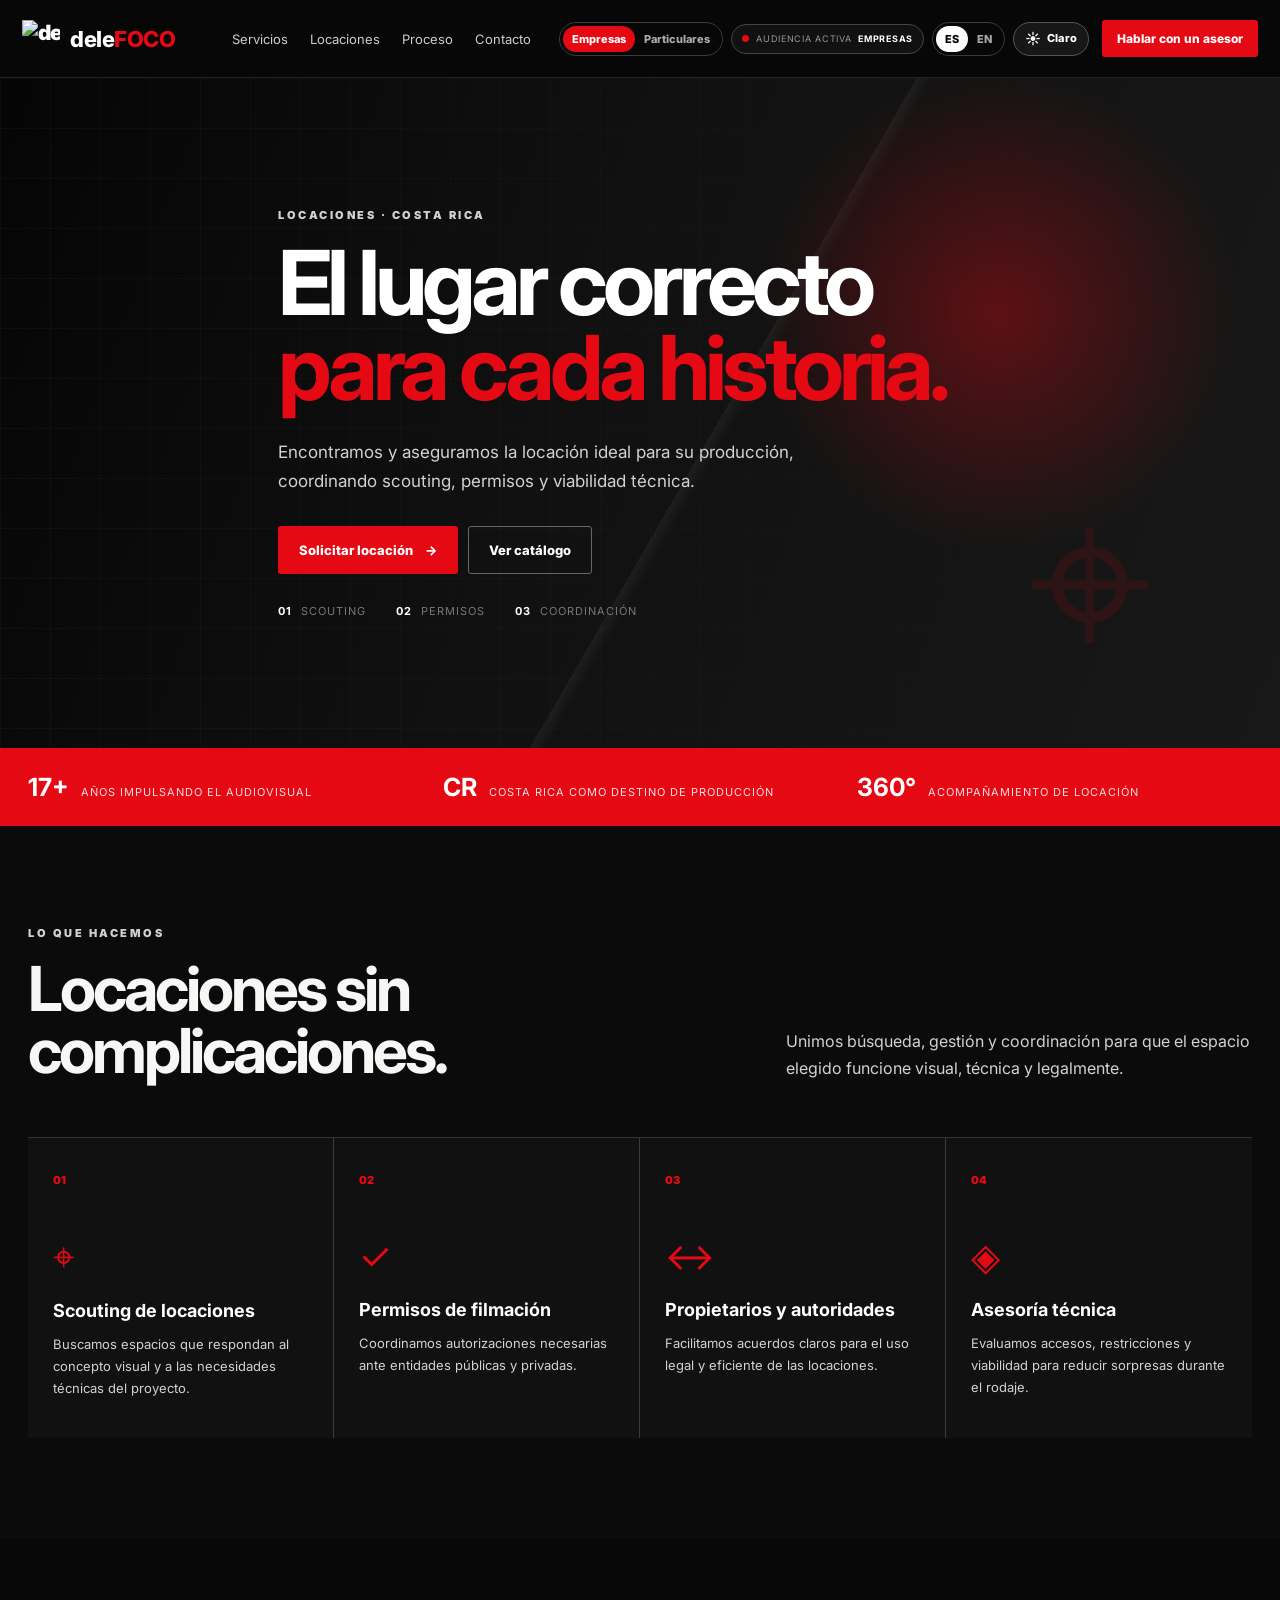
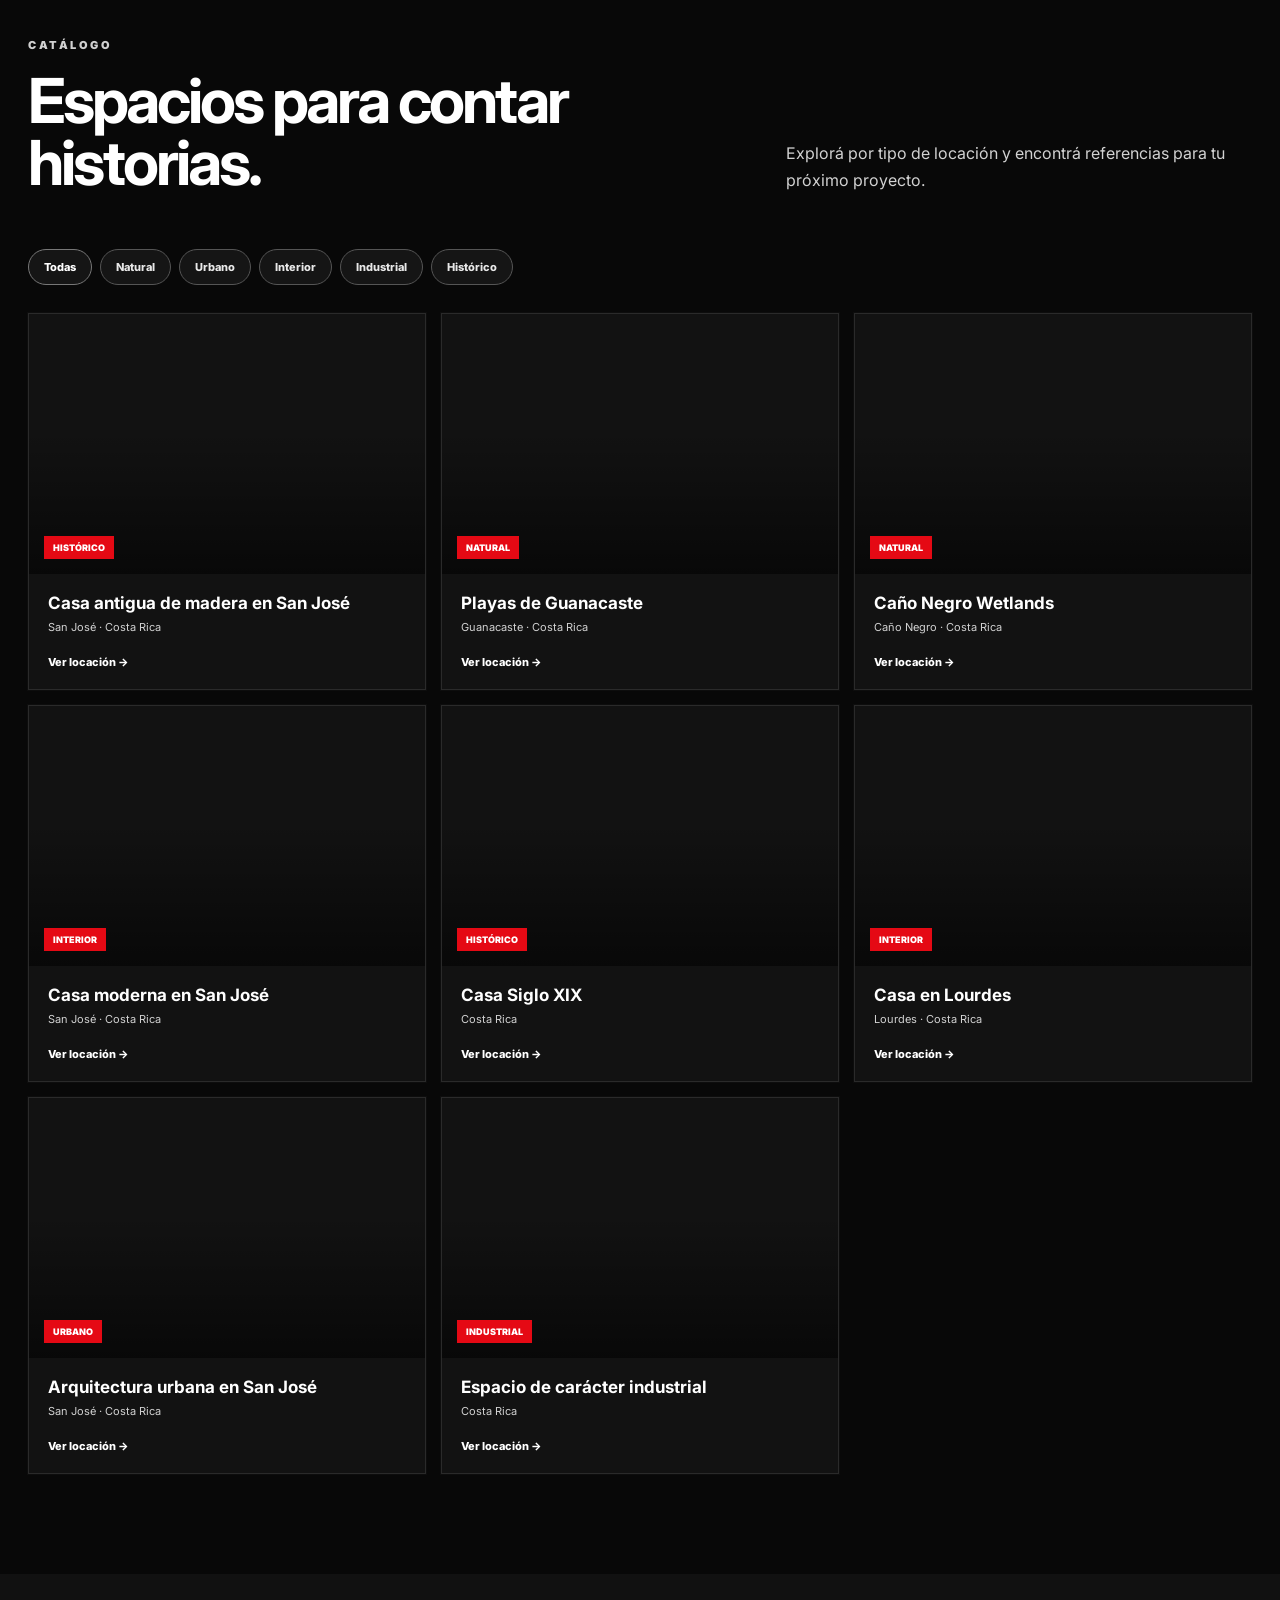
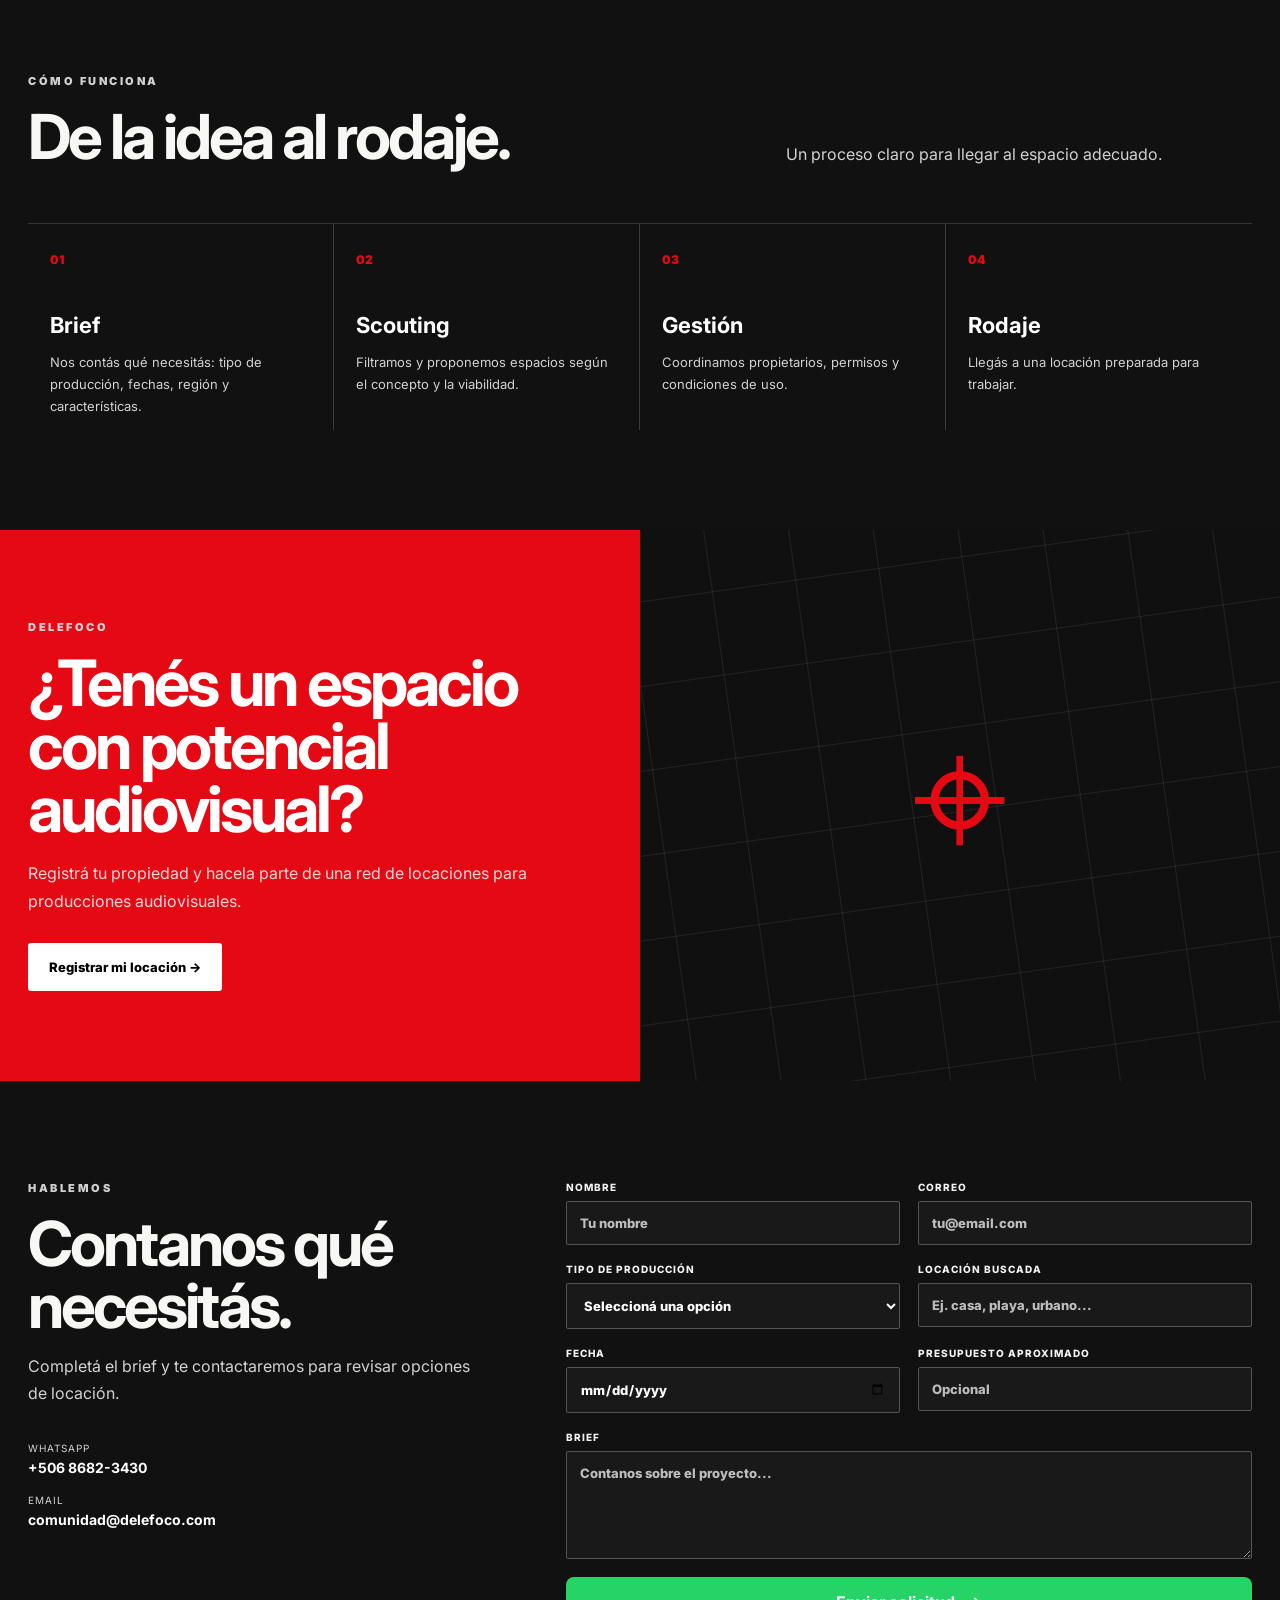
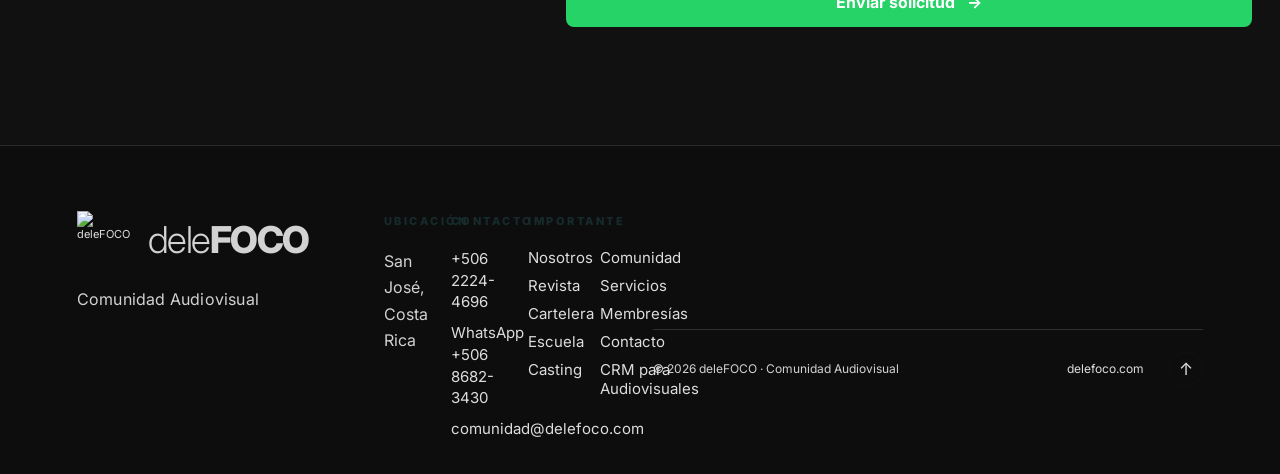
==== index.html @ 6d2ab3c9 "Add files via upload" ====
<!DOCTYPE html>
<html lang="es">
<head>
  <meta charset="UTF-8" />
  <meta name="viewport" content="width=device-width, initial-scale=1.0" />
  <meta name="description" content="Locaciones audiovisuales para empresas: scouting, permisos, coordinación y espacios para producciones." />
  <title>Locaciones para Empresas | deleFOCO</title>
  <link rel="preconnect" href="https://fonts.googleapis.com">
  <link rel="preconnect" href="https://fonts.gstatic.com" crossorigin>
  <link href="https://fonts.googleapis.com/css2?family=Inter:wght@400;500;600;700;800;900&display=swap" rel="stylesheet">
  <link rel="stylesheet" href="styles.css" />
</head>
<body class="mode-b2b theme-dark" data-audience="b2b">
  <header class="topbar">
    <a class="brand" href="#inicio" aria-label="deleFOCO">
  <img src="https://delefoco.com/uploads/web/icono.png" alt="deleFOCO" class="brand-logo">
  <span>dele<span>FOCO</span></span>
</a>

    <nav class="nav">
      <a href="#servicios" data-i18n="navServices">Servicios</a>
      <a href="#catalogo" data-i18n="navCatalog">Locaciones</a>
      <a href="#proceso" data-i18n="navProcess">Proceso</a>
      <a href="#contacto" data-i18n="navContact">Contacto</a>
    </nav>

    <div class="controls">
      <div class="segmented" role="group" aria-label="Audiencia">
        <button type="button" class="mode-btn active" data-mode="b2b">Empresas</button>
        <button type="button" class="mode-btn" data-mode="b2c">Particulares</button>
      </div>
      <div class="mode-status" id="modeStatus" aria-live="polite">
        <span class="mode-status-dot" aria-hidden="true"></span>
        <span class="mode-status-label" data-i18n="audienceActive">Audiencia activa</span>
        <strong id="modeStatusValue">Empresas</strong>
      </div>
      <div class="segmented" role="group" aria-label="Idioma">
        <button type="button" class="lang-btn active" data-lang="es">ES</button>
        <button type="button" class="lang-btn" data-lang="en">EN</button>
      </div>
      <button class="color-toggle" id="colorToggle" type="button" aria-label="Cambiar a modo oscuro" title="Cambiar a modo oscuro" aria-pressed="false"><span class="color-toggle-icon" aria-hidden="true">☾</span><span class="color-toggle-text" data-i18n="themeDark">Oscuro</span></button>
      <a class="header-cta" href="#contacto" data-i18n="headerCta">Hablar con un asesor</a>
    </div>
  </header>

  <div class="mode-transition" id="modeTransition" aria-hidden="true">
    <div class="mode-transition-card">
      <span class="mode-transition-kicker" data-i18n="audienceLabel">AUDIENCIA</span>
      <div class="mode-transition-route">
        <span id="transitionFrom">Empresas</span>
        <span class="mode-transition-arrow" aria-hidden="true">→</span>
        <strong id="transitionTo">Particulares</strong>
      </div>
      <div class="mode-transition-line"><span></span></div>
      <p id="transitionText">Actualizando contenido para particulares…</p>
    </div>
  </div>

  <main id="inicio">
    <section class="hero">
      <div class="hero-overlay"></div>
      <div class="hero-grid"></div>
      <div class="hero-content">
        <p class="eyebrow" data-i18n="heroEyebrow">LOCACIONES · COSTA RICA</p>
        <h1 id="heroTitle">El lugar correcto<br><span>para cada historia.</span></h1>
        <p id="heroText">Encontramos y aseguramos la locación ideal para su producción, coordinando scouting, permisos y viabilidad técnica.</p>
        <div class="hero-actions">
          <a class="btn btn-red" href="#contacto" id="heroPrimary">Solicitar locación <span>→</span></a>
          <a class="btn btn-outline" href="#catalogo" id="heroSecondary">Ver catálogo</a>
        </div>
        <div class="hero-meta">
          <span><b>01</b> <span data-i18n="heroMeta1">Scouting</span></span>
          <span><b>02</b> <span data-i18n="heroMeta2">Permisos</span></span>
          <span><b>03</b> <span data-i18n="heroMeta3">Coordinación</span></span>
        </div>
      </div>
      <div class="hero-pin" aria-hidden="true">⌖</div>
    </section>

    <section class="trust-strip">
      <div><strong>17+</strong><span data-i18n="trustYears">años impulsando el audiovisual</span></div>
      <div><strong>CR</strong><span data-i18n="trustCosta">Costa Rica como destino de producción</span></div>
      <div><strong>360°</strong><span data-i18n="trustSupport">acompañamiento de locación</span></div>
    </section>

    <section class="section" id="servicios">
      <div class="section-heading">
        <div>
          <p class="eyebrow dark" data-i18n="servicesEyebrow">LO QUE HACEMOS</p>
          <h2 id="servicesTitle">Locaciones sin complicaciones.</h2>
        </div>
        <p id="servicesIntro">Unimos búsqueda, gestión y coordinación para que el espacio elegido funcione visual, técnica y legalmente.</p>
      </div>

      <div class="service-grid">
        <article class="service-card">
          <span class="service-number">01</span>
          <div class="icon">⌖</div>
          <h3 id="service1Title">Scouting de locaciones</h3>
          <p id="service1Text">Buscamos espacios que respondan al concepto visual y a las necesidades técnicas del proyecto.</p>
        </article>
        <article class="service-card">
          <span class="service-number">02</span>
          <div class="icon">✓</div>
          <h3 id="service2Title">Permisos de filmación</h3>
          <p id="service2Text">Coordinamos autorizaciones necesarias ante entidades públicas y privadas.</p>
        </article>
        <article class="service-card">
          <span class="service-number">03</span>
          <div class="icon">↔</div>
          <h3 id="service3Title">Propietarios y autoridades</h3>
          <p id="service3Text">Facilitamos acuerdos claros para el uso legal y eficiente de las locaciones.</p>
        </article>
        <article class="service-card">
          <span class="service-number">04</span>
          <div class="icon">◈</div>
          <h3 id="service4Title">Asesoría técnica</h3>
          <p id="service4Text">Evaluamos accesos, restricciones y viabilidad para reducir sorpresas durante el rodaje.</p>
        </article>
      </div>
    </section>

    <section class="catalog-section" id="catalogo">
      <div class="section-heading light">
        <div>
          <p class="eyebrow" data-i18n="catalogEyebrow">CATÁLOGO</p>
          <h2 id="catalogTitle">Espacios para contar historias.</h2>
        </div>
        <p id="catalogIntro">Explorá por tipo de locación y encontrá referencias para tu próximo proyecto.</p>
      </div>

      <div class="filters">
        <button type="button" class="filter active" data-filter="all" data-i18n="filterAll">Todas</button>
        <button type="button" class="filter" data-filter="natural" data-i18n="filterNatural">Natural</button>
        <button type="button" class="filter" data-filter="urban" data-i18n="filterUrban">Urbano</button>
        <button type="button" class="filter" data-filter="interior" data-i18n="filterInterior">Interior</button>
        <button type="button" class="filter" data-filter="industrial" data-i18n="filterIndustrial">Industrial</button>
        <button type="button" class="filter" data-filter="historic" data-i18n="filterHistoric">Histórico</button>
      </div>

      <div class="location-grid" id="locationGrid">

  <article class="location-card" data-type="historic">
    <div class="location-image img-1">
      <span>Histórico</span>
    </div>
    <div class="location-body">
      <h3>Casa antigua de madera en San José</h3>
      <p>San José · Costa Rica</p>
      <button type="button" class="text-btn" data-location="Casa antigua de madera en San José">
        Ver locación →
      </button>
    </div>
  </article>

  <article class="location-card" data-type="natural">
    <div class="location-image img-2">
      <span>Natural</span>
    </div>
    <div class="location-body">
      <h3>Playas de Guanacaste</h3>
      <p>Guanacaste · Costa Rica</p>
      <button type="button" class="text-btn" data-location="Playas de Guanacaste">
        Ver locación →
      </button>
    </div>
  </article>

  <article class="location-card" data-type="natural">
    <div class="location-image img-3">
      <span>Natural</span>
    </div>
    <div class="location-body">
      <h3>Caño Negro Wetlands</h3>
      <p>Caño Negro · Costa Rica</p>
      <button type="button" class="text-btn" data-location="Caño Negro Wetlands">
        Ver locación →
      </button>
    </div>
  </article>

  <article class="location-card" data-type="interior">
    <div class="location-image img-4">
      <span>Interior</span>
    </div>
    <div class="location-body">
      <h3>Casa moderna en San José</h3>
      <p>San José · Costa Rica</p>
      <button type="button" class="text-btn" data-location="Casa moderna en San José">
        Ver locación →
      </button>
    </div>
  </article>

  <article class="location-card" data-type="historic">
    <div class="location-image img-5">
      <span>Histórico</span>
    </div>
    <div class="location-body">
      <h3>Casa Siglo XIX</h3>
      <p>Costa Rica</p>
      <button type="button" class="text-btn" data-location="Casa Siglo XIX">
        Ver locación →
      </button>
    </div>
  </article>

  <article class="location-card" data-type="interior">
    <div class="location-image img-6">
      <span>Interior</span>
    </div>
    <div class="location-body">
      <h3>Casa en Lourdes</h3>
      <p>Lourdes · Costa Rica</p>
      <button type="button" class="text-btn" data-location="Casa en Lourdes">
        Ver locación →
      </button>
    </div>
  </article>

  <article class="location-card" data-type="urban">
    <div class="location-image img-4">
      <span>Urbano</span>
    </div>
    <div class="location-body">
      <h3>Arquitectura urbana en San José</h3>
      <p>San José · Costa Rica</p>
      <button type="button" class="text-btn" data-location="Arquitectura urbana en San José">
        Ver locación →
      </button>
    </div>
  </article>

  <article class="location-card" data-type="industrial">
    <div class="location-image img-3">
      <span>Industrial</span>
    </div>
    <div class="location-body">
      <h3>Espacio de carácter industrial</h3>
      <p>Costa Rica</p>
      <button type="button" class="text-btn" data-location="Espacio de carácter industrial">
        Ver locación →
      </button>
    </div>
  </article>

</div>
    </section>

    <section class="process section" id="proceso">
      <div class="section-heading">
        <div>
          <p class="eyebrow dark" data-i18n="processEyebrow">CÓMO FUNCIONA</p>
          <h2 id="processTitle">De la idea al rodaje.</h2>
        </div>
        <p id="processIntro">Un proceso claro para llegar al espacio adecuado.</p>
      </div>
      <div class="timeline">
        <div class="step"><span>01</span><h3 id="step1Title">Brief</h3><p id="step1Text">Nos contás qué necesitás: tipo de producción, fechas, región y características.</p></div>
        <div class="step"><span>02</span><h3 id="step2Title">Scouting</h3><p id="step2Text">Filtramos y proponemos espacios según el concepto y la viabilidad.</p></div>
        <div class="step"><span>03</span><h3 id="step3Title">Gestión</h3><p id="step3Text">Coordinamos propietarios, permisos y condiciones de uso.</p></div>
        <div class="step"><span>04</span><h3 id="step4Title">Rodaje</h3><p id="step4Text">Llegás a una locación preparada para trabajar.</p></div>
      </div>
    </section>

    <section class="audience-section" id="audiencia">
      <div class="audience-copy">
        <p class="eyebrow" data-i18n="audienceEyebrow">DELEFOCO</p>
        <h2 id="audienceTitle">¿Tenés un espacio con potencial audiovisual?</h2>
        <p id="audienceText">Registrá tu propiedad y hacela parte de una red de locaciones para producciones audiovisuales.</p>
        <a class="btn btn-white" href="#contacto" id="audienceCta">Registrar mi locación →</a>
      </div>
      <div class="audience-visual"><div class="map-grid"></div><div class="big-pin">⌖</div></div>
    </section>

    <section class="contact-section" id="contacto">
      <div class="contact-intro">
        <p class="eyebrow dark" data-i18n="contactEyebrow">HABLEMOS</p>
        <h2 id="contactTitle">Contanos qué necesitás.</h2>
        <p id="contactText">Completá el brief y te contactaremos para revisar opciones de locación.</p>
        <div class="contact-info">
          <div><span>WhatsApp</span><strong>+506 8682-3430</strong></div>
          <div><span>Email</span><strong>comunidad@delefoco.com</strong></div>
        </div>
      </div>

      <form class="lead-form" id="leadForm">
        <label><span id="labelName">Nombre</span><input name="name" required placeholder="Tu nombre" data-i18n-placeholder="placeholderName" /></label>
        <label><span id="labelEmail">Correo</span><input type="email" name="email" required placeholder="tu@email.com" data-i18n-placeholder="placeholderEmail" /></label>
        <label><span id="labelProject">Tipo de producción</span>
          <select name="project" required>
            <option value="">Seleccioná una opción</option>
            <option>Publicidad</option><option>Cine / TV</option><option>Fotografía</option><option>Video corporativo</option><option>Otro</option>
          </select>
        </label>
        <label><span id="labelLocation">Locación buscada</span><input name="location" placeholder="Ej. casa, playa, urbano..." data-i18n-placeholder="placeholderLocation" /></label>
        <label><span id="labelDate">Fecha</span><input type="date" name="date" /></label>
        <label><span id="labelBudget">Presupuesto aproximado</span><input name="budget" placeholder="Opcional" data-i18n-placeholder="placeholderBudget" /></label>
        <label class="full"><span id="labelMessage">Brief</span><textarea name="message" rows="5" placeholder="Contanos sobre el proyecto..." data-i18n-placeholder="placeholderMessage"></textarea></label>
        <button class="btn btn-red full" type="button" id="whatsappSubmit">
    Enviar solicitud <span>→</span>
</button>
        <p class="form-status full" id="formStatus" role="status" aria-live="polite"></p>
      </form>
    </section>
  </main>

 <footer class="footer-profesional">

  <div class="footer-wrap">

    <!-- LOGO + DESCRIPCIÓN -->
    <div class="footer-brand-area">

      <a href="#inicio" class="footer-logo-link" aria-label="deleFOCO">
        <img
          src="https://delefoco.com/uploads/web/icono.png"
          alt="deleFOCO"
          class="footer-logo"
        >

        <span class="footer-logo-text">
          dele<span>FOCO</span>
        </span>
      </a>

      <p data-i18n="footerCommunity">Comunidad Audiovisual</p>

    </div>


    <!-- UBICACIÓN -->
    <div class="footer-column">

      <h4 data-i18n="footerLocation">UBICACIÓN</h4>

      <p>
        San José,<br>
        Costa Rica
      </p>

    </div>


    <!-- CONTACTO -->
    <div class="footer-column">

      <h4 data-i18n="footerContact">CONTACTO</h4>

      <a href="tel:+50622244696">
        +506 2224-4696
      </a>

      <a
        href="https://wa.me/50686823430"
        target="_blank"
        rel="noopener"
      >
        WhatsApp +506 8682-3430
      </a>

      <a href="mailto:comunidad@delefoco.com">
        comunidad@delefoco.com
      </a>

    </div>


    <!-- IMPORTANTE -->
    <div class="footer-column footer-important">

      <h4 data-i18n="footerImportant">IMPORTANTE</h4>

      <div class="footer-links">

        <a href="https://delefoco.com/" target="_blank" rel="noopener" data-i18n="footerUs">Nosotros</a>
        <a href="https://delefoco.com/" target="_blank" rel="noopener" data-i18n="footerMagazine">Revista</a>
        <a href="https://delefoco.com/" target="_blank" rel="noopener" data-i18n="footerBillboard">Cartelera</a>
        <a href="https://delefoco.com/" target="_blank" rel="noopener" data-i18n="footerSchool">Escuela</a>
        <a href="https://delefoco.com/" target="_blank" rel="noopener" data-i18n="footerCasting">Casting</a>

      </div>

    </div>


    <!-- MÁS -->
    <div class="footer-column footer-important">

      <h4>&nbsp;</h4>

      <div class="footer-links">

        <a href="https://delefoco.com/" target="_blank" rel="noopener" data-i18n="footerCommunityLink">Comunidad</a>
        <a href="#servicios" data-i18n="footerServices">Servicios</a>
        <a href="https://delefoco.com/" target="_blank" rel="noopener" data-i18n="footerMemberships">Membresías</a>
        <a href="#contacto">Contacto</a>
        <a href="https://delefoco.com/" target="_blank" rel="noopener" data-i18n="footerCRM">CRM para Audiovisuales</a>

      </div>

    </div>

  </div>


  <!-- BARRA FINAL -->

  <div class="footer-bottom">

    <span data-i18n="footerBottom">© 2026 deleFOCO · Comunidad Audiovisual</span>

    <div class="footer-bottom-links">
      <a href="https://delefoco.com/" target="_blank" rel="noopener">
        delefoco.com
      </a>

      <a href="#inicio" aria-label="Volver arriba">
        ↑
      </a>
    </div>

  </div>

</footer>

  <div class="modal" id="locationModal" aria-hidden="true">
    <div class="modal-box" role="dialog" aria-modal="true" aria-labelledby="modalTitle" aria-describedby="modalText">
      <button type="button" class="modal-close" id="modalClose" aria-label="Cerrar">×</button>
      <p class="eyebrow dark" data-i18n="modalEyebrow">LOCACIÓN</p>
      <h2 id="modalTitle">Locación</h2>
      <p id="modalText"></p>
      <a class="btn btn-red" href="#contacto" id="modalCta">Solicitar esta locación →</a>
    </div>
  </div>

  <script src="script.js"></script>
</body>
</html>
---- styles.css ----
:root{
  --black:#070707;--black2:#111;--white:#f7f7f5;--muted:#a5a5a5;--red:#e50914;--red2:#ff2b35;
  --line:#262626;--paper:#f1f1ed;--max:1240px;
}
body.mode-b2b,body.mode-b2c{--red:#e50914;--red2:#ff2b35}
body.theme-light{
  --black:#171717;--black2:#242424;--white:#111;--muted:#666;--line:#d7d7d2;--paper:#f5f5f1;
}
body.theme-dark{
  --black:#f7f7f5;--black2:#111;--white:#f7f7f5;--muted:#aaa;--line:#2b2b2b;--paper:#0b0b0b;
}
*{box-sizing:border-box}html{scroll-behavior:smooth}body{margin:0;font-family:Inter,Arial,sans-serif;color:var(--black);background:var(--paper)}
a{text-decoration:none;color:inherit}button,input,select,textarea{font:inherit}
.topbar{height:78px;background:#070707;color:#fff;display:flex;align-items:center;gap:28px;padding:0 max(22px,calc((100vw - var(--max))/2));position:sticky;top:0;z-index:50;border-bottom:1px solid #222}
.brand{font-size:21px;font-weight:900;letter-spacing:-1px;white-space:nowrap}.brand span:last-child span,.footer-brand span:last-child{color:var(--red)}.brand-mark{color:var(--red);font-size:16px;margin-right:6px}
.nav{display:flex;gap:22px;margin-left:auto}.nav a{font-size:13px;color:#ccc}.nav a:hover{color:#fff}
.controls{display:flex;align-items:center;gap:8px}.segmented{display:flex;border:1px solid #3a3a3a;border-radius:999px;padding:3px}.segmented button{border:0;background:transparent;color:#aaa;padding:6px 9px;border-radius:999px;font-size:11px;font-weight:800;cursor:pointer}.segmented button.active{background:#fff;color:#000}.controls .segmented:first-child button.active{background:var(--red);color:#fff}
.header-cta{background:var(--red);padding:11px 15px;font-size:12px;font-weight:800;border-radius:3px;margin-left:5px}
.color-toggle{height:34px;border:1px solid #555;border-radius:999px;background:#fff;color:#111;font-size:11px;font-weight:800;line-height:1;cursor:pointer;padding:0 11px;display:inline-flex;align-items:center;justify-content:center;gap:6px;transition:.2s}.color-toggle:hover{transform:translateY(-1px);border-color:var(--red);box-shadow:0 3px 10px rgba(0,0,0,.12)}.color-toggle-icon{font-size:15px;line-height:1}.color-toggle-text{letter-spacing:.2px}
body.theme-dark .color-toggle{background:#171717;color:#fff;border-color:#555}
.hero{min-height:670px;position:relative;background:linear-gradient(110deg,#050505 0%,#111 46%,#181818 100%);color:#fff;overflow:hidden;display:flex;align-items:center}
.hero:after{content:"";position:absolute;inset:0;background:
 radial-gradient(circle at 78% 35%,rgba(229,9,20,.35),transparent 22%),
 linear-gradient(120deg,transparent 55%,rgba(255,255,255,.05) 55%,transparent 56%);pointer-events:none}
.hero-overlay{position:absolute;inset:0;background-image:linear-gradient(rgba(255,255,255,.03) 1px,transparent 1px),linear-gradient(90deg,rgba(255,255,255,.03) 1px,transparent 1px);background-size:50px 50px;mask-image:linear-gradient(to right,#000,transparent)}
.hero-content{position:relative;z-index:2;width:min(780px,var(--max));margin:0 auto;padding:90px 28px}.eyebrow{font-size:11px;font-weight:900;letter-spacing:2.5px;color:#ddd;margin:0 0 18px}.eyebrow.dark{color:#8b8b8b}
h1{font-size:clamp(48px,7vw,92px);line-height:.95;letter-spacing:-5px;margin:0 0 28px;max-width:900px}h1 span{color:var(--red)}.hero-content>p:not(.eyebrow){max-width:600px;color:#c6c6c6;font-size:17px;line-height:1.7}
.hero-actions{display:flex;gap:10px;margin:30px 0}.btn{display:inline-flex;align-items:center;justify-content:center;gap:12px;padding:15px 20px;border:1px solid transparent;border-radius:3px;font-weight:800;font-size:13px;cursor:pointer;transition:.2s}.btn-red{background:var(--red);color:#fff}.btn-red:hover{background:var(--red2);transform:translateY(-1px)}.btn-outline{border-color:#666;color:#fff}.btn-outline:hover{border-color:#fff}.btn-white{background:#fff;color:#000}
.hero-meta{display:flex;gap:30px;color:#777;font-size:11px;text-transform:uppercase;letter-spacing:1px}.hero-meta b{color:#fff;margin-right:5px}.hero-pin{position:absolute;right:10%;bottom:9%;font-size:220px;line-height:1;color:rgba(229,9,20,.12);z-index:1}
.trust-strip{background:var(--red);color:#fff;display:grid;grid-template-columns:repeat(3,1fr);padding:24px max(28px,calc((100vw - var(--max))/2));gap:20px}.trust-strip div{display:flex;align-items:baseline;gap:12px}.trust-strip strong{font-size:25px}.trust-strip span{font-size:11px;text-transform:uppercase;letter-spacing:1px;opacity:.85}
.section{padding:100px max(28px,calc((100vw - var(--max))/2))}.section-heading{display:grid;grid-template-columns:1.2fr .8fr;gap:60px;align-items:end;margin-bottom:55px}.section-heading h2,.contact-section h2{font-size:clamp(38px,5vw,62px);line-height:1;letter-spacing:-3px;margin:0}.section-heading>p{color:#666;line-height:1.7;margin:0;max-width:480px}
.service-grid{display:grid;grid-template-columns:repeat(4,1fr);border-top:1px solid #ccc}.service-card{padding:30px 25px 25px;border-right:1px solid #ccc;position:relative;min-height:300px}.service-card:last-child{border-right:0}.service-number{font-size:11px;font-weight:900;color:var(--red)}.icon{font-size:38px;margin:45px 0 20px;color:var(--red)}.service-card h3{font-size:18px;margin:0 0 12px}.service-card p{font-size:13px;line-height:1.7;color:#686868;margin:0}
.catalog-section{background:#080808;color:#fff;padding:100px max(28px,calc((100vw - var(--max))/2))}.section-heading.light>p{color:#8d8d8d}.filters{display:flex;gap:8px;flex-wrap:wrap;margin-bottom:28px}.filter{background:#151515;color:#aaa;border:1px solid #292929;padding:10px 15px;border-radius:999px;font-size:11px;font-weight:800;cursor:pointer}.filter.active,.filter:hover{background:var(--red);color:#fff;border-color:var(--red)}
.location-grid{
  display:grid;
  grid-template-columns:repeat(3,1fr);
  gap:15px
}

.location-card{
  background:#121212;
  border:1px solid #242424;
  overflow:hidden
}

.location-image{
  height:260px;
  background-size:cover;
  background-position:center;
  position:relative
}

.location-image:after{
  content:"";
  position:absolute;
  inset:0;
  background:linear-gradient(0deg,rgba(0,0,0,.55),transparent 55%)
}

.location-image span{
  position:absolute;
  z-index:1;
  left:15px;
  bottom:15px;
  background:var(--red);
  padding:6px 9px;
  font-size:9px;
  text-transform:uppercase;
  font-weight:900
}

/* NUEVAS IMÁGENES */
.img-1{
  background-image:url("https://delefoco.com/Uploads/Productos/13450_22757-med.jpeg")
}

.img-2{
  background-image:url("https://delefoco.com/Uploads/Productos/13451_22792-med.jpg")
}

.img-3{
  background-image:url("https://delefoco.com/Uploads/Productos/13453_22803-med.jpeg")
}

.img-4{
  background-image:url("https://delefoco.com/Uploads/Productos/13882_63300-med.jpeg")
}

.img-5{
  background-image:url("https://delefoco.com/Uploads/Productos/13461_22863-med.jpeg")
}

.img-6{
  background-image:url("https://delefoco.com/Uploads/Productos/13460_22857-med.jpeg")
}

.location-body{
  padding:19px
}

.location-body h3{
  font-size:17px;
  margin:0 0 7px
}

.location-body p{
  font-size:11px;
  color:#888;
  margin:0 0 16px
}

.text-btn{
  border:0;
  background:none;
  color:#fff;
  padding:0;
  font-size:11px;
  font-weight:800;
  cursor:pointer
}

.text-btn:hover{
  color:var(--red)
}
.process{background:#fff}.timeline{display:grid;grid-template-columns:repeat(4,1fr);border-top:1px solid #ccc}.step{padding:28px 22px 0;border-right:1px solid #ccc}.step:last-child{border-right:0}.step>span{display:block;color:var(--red);font-size:12px;font-weight:900;margin-bottom:45px}.step h3{font-size:22px;margin:0 0 10px}.step p{color:#666;font-size:13px;line-height:1.7}
.audience-section{background:var(--red);color:#fff;display:grid;grid-template-columns:1fr 1fr;min-height:470px}.audience-copy{padding:90px max(28px,calc((100vw - var(--max))/2)) 90px max(28px,calc((100vw - var(--max))/2));padding-right:40px}.audience-copy h2{font-size:clamp(38px,5vw,68px);line-height:.98;letter-spacing:-3px;margin:0 0 20px}.audience-copy>p:not(.eyebrow){color:#ffd8da;line-height:1.7;max-width:550px;margin-bottom:28px}.audience-visual{position:relative;overflow:hidden;background:#101010;min-height:470px}.map-grid{position:absolute;inset:0;background-image:linear-gradient(rgba(255,255,255,.08) 1px,transparent 1px),linear-gradient(90deg,rgba(255,255,255,.08) 1px,transparent 1px);background-size:70px 70px;transform:rotate(-8deg) scale(1.2)}.big-pin{position:absolute;left:50%;top:50%;transform:translate(-50%,-55%);font-size:170px;color:var(--red)}
.contact-section{padding:100px max(28px,calc((100vw - var(--max))/2));display:grid;grid-template-columns:.8fr 1.2fr;gap:80px;background:#fff}.contact-intro>p:not(.eyebrow){color:#666;line-height:1.7;max-width:450px}.contact-info{margin-top:35px;display:grid;gap:18px}.contact-info div{display:flex;flex-direction:column;gap:5px}.contact-info span{font-size:10px;text-transform:uppercase;letter-spacing:1px;color:#999}.contact-info strong{font-size:14px}
.lead-form{display:grid;grid-template-columns:1fr 1fr;gap:18px}.lead-form label{display:flex;flex-direction:column;gap:8px;font-size:10px;font-weight:800;text-transform:uppercase;letter-spacing:1px}.lead-form input,.lead-form select,.lead-form textarea{border:1px solid #ccc;background:#f8f8f6;padding:13px;border-radius:2px;outline:0;font-size:13px;text-transform:none;letter-spacing:0}.lead-form input:focus,.lead-form select:focus,.lead-form textarea:focus{border-color:#111}.full{grid-column:1/-1}.form-status{font-size:12px;color:var(--red);margin:0}
footer{background:#070707;color:#aaa;padding:35px max(28px,calc((100vw - var(--max))/2));display:flex;align-items:center;gap:25px;font-size:11px}.footer-brand{font-weight:900;font-size:18px;color:#fff}.footer-links{margin-left:auto;display:flex;gap:20px}.footer-links a:hover{color:#fff}
.modal{position:fixed;inset:0;background:rgba(0,0,0,.75);z-index:100;display:none;align-items:center;justify-content:center;padding:20px}.modal.open{display:flex}.modal-box{background:#fff;max-width:600px;width:100%;padding:45px;position:relative}.modal-box h2{font-size:44px;letter-spacing:-2px;margin:0 0 15px}.modal-box p:not(.eyebrow){color:#666;line-height:1.7}.modal-close{position:absolute;right:16px;top:12px;border:0;background:none;font-size:30px;cursor:pointer}

@media(max-width:1050px){.nav{display:none}.service-grid{grid-template-columns:1fr 1fr}.location-grid{grid-template-columns:1fr 1fr}.section-heading{grid-template-columns:1fr}.contact-section{grid-template-columns:1fr}.audience-section{grid-template-columns:1fr}.audience-copy{padding:80px 28px}.audience-visual{min-height:300px}.controls .header-cta{display:none}}
@media(max-width:700px){.topbar{height:auto;min-height:68px;padding:12px 15px;flex-wrap:wrap}.controls{margin-left:auto}.hero-content{padding:90px 20px}.hero{min-height:640px}h1{letter-spacing:-3px}.hero-meta{gap:14px;flex-wrap:wrap}.trust-strip{grid-template-columns:1fr}.service-grid,.location-grid,.timeline{grid-template-columns:1fr}.service-card,.step{border-right:0;border-bottom:1px solid #ccc}.location-image{height:220px}.lead-form{grid-template-columns:1fr}.full{grid-column:auto}.contact-section,.section,.catalog-section{padding-left:20px;padding-right:20px}.footer-links{margin-left:auto}.hero-pin{right:-8%;font-size:150px}}
.footer-profesional {
  width: 100%;
  background: #f3f3f0;
  color: #172b2d;
  padding: 65px 6% 25px;
  box-sizing: border-box;
}

.footer-wrap {
  width: 100%;
  max-width: 1400px;
  margin: 0 auto;

  display: grid;

  /*
    Todo queda acostado horizontalmente
  */
  grid-template-columns:
    2.1fr
    0.8fr
    1.2fr
    1fr
    1fr;

  gap: 45px;

  align-items: start;
}


/* =================================
   LOGO
================================= */

.footer-brand-area {
  padding-right: 30px;
}

.footer-logo-link {
  display: inline-flex;
  align-items: center;
  gap: 13px;

  color: #172b2d;
  text-decoration: none;
}

.footer-logo {
  width: 58px;
  height: 58px;
  object-fit: contain;
}

.footer-logo-text {
  font-size: 37px;
  font-weight: 300;
  letter-spacing: -1.5px;
  line-height: 1;
}

.footer-logo-text span {
  font-weight: 800;
}

.footer-brand-area > p {
  margin: 20px 0 0;

  color: #617173;

  font-size: 16px;
  letter-spacing: .2px;
}


/* =================================
   COLUMNAS
================================= */

.footer-column {
  min-width: 0;
}

.footer-column h4 {
  margin: 3px 0 20px;

  color: #172b2d;

  font-size: 11px;
  font-weight: 800;

  letter-spacing: 2.5px;
}

.footer-column p {
  margin: 0;

  color: #617173;

  font-size: 16px;
  line-height: 1.65;
}


/* =================================
   CONTACTO
================================= */

.footer-column > a {
  display: block;

  margin-bottom: 9px;

  color: #617173;

  font-size: 15px;
  line-height: 1.45;

  text-decoration: none;

  transition:
    color .2s ease,
    transform .2s ease;
}

.footer-column > a:hover {
  color: #e6383f;
  transform: translateX(3px);
}


/* =================================
   ENLACES
================================= */

.footer-links {
  display: flex;
  flex-direction: column;
  gap: 9px;
}

.footer-links a {
  position: relative;

  width: fit-content;

  color: #617173;

  font-size: 15px;

  text-decoration: none;

  transition:
    color .2s ease,
    padding-left .2s ease;
}

.footer-links a::before {
  content: "›";

  position: absolute;
  left: -14px;

  color: #e6383f;

  opacity: 0;

  transition: opacity .2s ease;
}

.footer-links a:hover {
  color: #172b2d;
  padding-left: 4px;
}

.footer-links a:hover::before {
  opacity: 1;
}


/* =================================
   LÍNEA INFERIOR
================================= */

.footer-bottom {
  width: 100%;
  max-width: 1400px;

  margin: 55px auto 0;
  padding-top: 22px;

  border-top: 1px solid rgba(23, 43, 45, .12);

  display: flex;
  align-items: center;
  justify-content: space-between;

  color: #7b8788;

  font-size: 12px;
}

.footer-bottom-links {
  display: flex;
  align-items: center;
  gap: 25px;
}

.footer-bottom a {
  color: #526466;
  text-decoration: none;

  transition: color .2s ease;
}

.footer-bottom a:hover {
  color: #e6383f;
}

.footer-bottom-links a:last-child {
  width: 34px;
  height: 34px;

  border: 1px solid rgba(23, 43, 45, .2);
  border-radius: 50%;

  display: flex;
  align-items: center;
  justify-content: center;

  font-size: 17px;
}


/* =================================
   TABLET
================================= */

@media (max-width: 1050px) {

  .footer-wrap {
    grid-template-columns: 1.5fr 1fr 1.3fr;

    row-gap: 45px;
  }

  .footer-brand-area {
    grid-column: span 3;
  }

}


/* =================================
   MÓVIL
================================= */

@media (max-width: 650px) {

  .footer-profesional {
    padding: 50px 25px 25px;
  }

  .footer-wrap {
    grid-template-columns: 1fr;
    gap: 32px;
  }

  .footer-brand-area {
    grid-column: auto;

    padding-bottom: 15px;
  }

  .footer-logo {
    width: 50px;
    height: 50px;
  }

  .footer-logo-text {
    font-size: 31px;
  }

  .footer-important h4 {
    margin-top: 0;
  }

  .footer-bottom {
    margin-top: 40px;

    flex-direction: column;
    align-items: flex-start;
    gap: 18px;
  }

}
.brand {
  display: inline-flex;
  align-items: center;
  gap: 10px;
  text-decoration: none;
  color: #fff;
}

.brand-logo {
  width: 38px;
  height: 38px;
  object-fit: contain;
  display: block;
}

.brand > span {
  font-size: 22px;
  font-weight: 800;
  letter-spacing: -0.5px;
}

.brand > span span {
  color: var(--red);
}

#whatsappSubmit {
    width: 100%;
    padding: 15px 20px;
    background-color: #25D366;
    color: white;
    border: none;
    border-radius: 8px;
    font-size: 16px;
    font-weight: bold;
    cursor: pointer;
    transition: all 0.25s ease;
}

#whatsappSubmit:hover {
    background-color: #1ebe5d;
    transform: translateY(-2px);
    box-shadow: 0 6px 15px rgba(37, 211, 102, 0.3);
}

#whatsappSubmit:active {
    transform: translateY(0);
}

/* Light / dark theme: the same palette applies to Empresas and Particulares. */
body.theme-light .topbar{background:#fff;color:#111;border-bottom-color:#ddd}
body.theme-light .nav a{color:#555}
body.theme-light .nav a:hover{color:#111}
body.theme-light .segmented{border-color:#ccc}
body.theme-light .segmented button{color:#777}
body.theme-light .segmented button.active{background:#111;color:#fff}
body.theme-light .controls .segmented:first-child button.active{background:var(--red);color:#fff}
body.theme-light .hero{background:linear-gradient(110deg,#f7f7f4 0%,#ecece8 55%,#e2e2dd 100%);color:#111}
body.theme-light .hero:after{background:radial-gradient(circle at 78% 35%,rgba(229,9,20,.12),transparent 22%),linear-gradient(120deg,transparent 55%,rgba(0,0,0,.04) 55%,transparent 56%)}
body.theme-light .hero-overlay{background-image:linear-gradient(rgba(0,0,0,.04) 1px,transparent 1px),linear-gradient(90deg,rgba(0,0,0,.04) 1px,transparent 1px)}
body.theme-light .eyebrow{color:#555}
body.theme-light .hero-content>p:not(.eyebrow){color:#555}
body.theme-light .hero-meta{color:#777}
body.theme-light .hero-meta b{color:#111}
body.theme-light .hero-pin{color:rgba(229,9,20,.10)}
body.theme-light .btn-outline{border-color:#999;color:#111}
body.theme-light .btn-outline:hover{border-color:#111}
body.theme-light .catalog-section{background:#f1f1ed;color:#111}
body.theme-light .section-heading.light>p{color:#666}
body.theme-light .filter{background:#fff;color:#666;border-color:#d0d0cb}
body.theme-light .location-card{background:#fff;border-color:#d7d7d2}
body.theme-light .location-body p{color:#666}
body.theme-light .process{background:#f5f5f1}
body.theme-light .contact-section{background:#fff;color:#111}
body.theme-light .contact-intro>p:not(.eyebrow){color:#666}
body.theme-light .lead-form input,body.theme-light .lead-form select,body.theme-light .lead-form textarea{background:#f7f7f4;border-color:#ccc;color:#111}
body.theme-light .audience-visual{background:#171717}
body.theme-light footer{background:#111;color:#aaa}
body.theme-light .modal-box{background:#fff;color:#111}
body.theme-light .modal-box p:not(.eyebrow){color:#666}

body.theme-dark{color:var(--black);background:var(--paper)}
body.theme-dark .topbar{background:#070707;color:#fff;border-bottom-color:#222}
body.theme-dark .nav a{color:#ccc}
body.theme-dark .nav a:hover{color:#fff}
body.theme-dark .segmented{border-color:#3a3a3a}
body.theme-dark .segmented button{color:#aaa}
body.theme-dark .segmented button.active{background:#fff;color:#000}
body.theme-dark .controls .segmented:first-child button.active{background:var(--red);color:#fff}
body.theme-dark .hero{background:linear-gradient(110deg,#050505 0%,#111 46%,#181818 100%);color:#fff}
body.theme-dark .catalog-section{background:#080808;color:#fff}
body.theme-dark .process{background:#111;color:#fff}
body.theme-dark .section-heading>p,body.theme-dark .section-heading.light>p{color:#aaa}
body.theme-dark .service-grid,body.theme-dark .timeline{border-color:#333}
body.theme-dark .service-card, body.theme-dark .step{border-color:#333}
body.theme-dark .service-card p,body.theme-dark .step p{color:#aaa}
body.theme-dark .location-card{background:#121212;border-color:#2a2a2a}
body.theme-dark .location-body p{color:#aaa}
body.theme-dark .contact-section{background:#111;color:#fff}
body.theme-dark .contact-intro>p:not(.eyebrow){color:#aaa}
body.theme-dark .lead-form input,body.theme-dark .lead-form select,body.theme-dark .lead-form textarea{background:#181818;border-color:#444;color:#fff}
body.theme-dark .audience-visual{background:#101010}
body.theme-dark footer{background:#070707;color:#aaa}
body.theme-dark .modal-box{background:#181818;color:#fff}
body.theme-dark .modal-box p:not(.eyebrow){color:#aaa}


/* =========================================================
   MEJORAS DE ACCESIBILIDAD + TRANSICIÓN DE AUDIENCIA
   ========================================================= */

/* Transición suave de superficies y tipografía en modo oscuro */
body,
.section,
.process,
.contact-section,
.service-card,
.step,
.location-card,
.location-body,
.footer-profesional,
.footer-logo-link,
.footer-links a,
.lead-form input,
.lead-form select,
.lead-form textarea,
.section-heading > p,
.service-card p,
.step p,
.contact-intro > p:not(.eyebrow),
.location-body p {
  transition:
    background-color .35s ease,
    color .35s ease,
    border-color .35s ease,
    box-shadow .35s ease;
}

/* El modo oscuro usa blancos con mayor contraste, no grises débiles */
body.theme-dark .section,
body.theme-dark .process,
body.theme-dark .contact-section {
  color:#f7f7f5;
}
body.theme-dark .section-heading > p,
body.theme-dark .contact-intro > p:not(.eyebrow) {
  color:#d0d0d0;
}
body.theme-dark .service-card p,
body.theme-dark .step p {
  color:#c8c8c8;
}
body.theme-dark .location-body p {
  color:#c4c4c4;
}
body.theme-dark .eyebrow.dark {
  color:#d2d2d2;
}
body.theme-dark .service-card,
body.theme-dark .step {
  background:#111;
  border-color:#3b3b3b;
}
body.theme-dark .service-card h3,
body.theme-dark .step h3,
body.theme-dark .location-body h3,
body.theme-dark .contact-info strong {
  color:#fff;
}
body.theme-dark .contact-info span {
  color:#bdbdbd;
}
body.theme-dark .lead-form label {
  color:#e5e5e5;
}
body.theme-dark .lead-form input,
body.theme-dark .lead-form select,
body.theme-dark .lead-form textarea {
  color:#fff;
  background:#191919;
  border-color:#555;
}
body.theme-dark .lead-form input::placeholder,
body.theme-dark .lead-form textarea::placeholder {
  color:#aaa;
}
body.theme-dark .lead-form input:focus,
body.theme-dark .lead-form select:focus,
body.theme-dark .lead-form textarea:focus {
  border-color:#fff;
  box-shadow:0 0 0 2px rgba(255,255,255,.12);
}
body.theme-dark .text-btn {
  color:#fff;
}
body.theme-dark .text-btn:hover {
  color:#ff4b53;
}
body.theme-dark .footer-profesional {
  background:#0d0d0d;
  color:#e8e8e8;
  border-top:1px solid #292929;
}
body.theme-dark .footer-logo-link,
body.theme-dark .footer-brand-area,
body.theme-dark .footer-profesional a {
  color:#f5f5f5;
}
body.theme-dark .footer-profesional p,
body.theme-dark .footer-profesional span,
body.theme-dark .footer-profesional li {
  color:#bdbdbd;
}
body.theme-dark .footer-profesional a:hover {
  color:#fff;
}
body.theme-dark .footer-bottom {
  border-color:#303030 !important;
}

/* Evidencia visible del estado de audiencia */
.mode-status {
  display:inline-flex;
  align-items:center;
  gap:7px;
  min-height:30px;
  padding:5px 10px;
  border:1px solid #454545;
  border-radius:999px;
  background:#111;
  color:#d0d0d0;
  font-size:9px;
  letter-spacing:.7px;
  text-transform:uppercase;
  white-space:nowrap;
  transition:all .25s ease;
}
.mode-status-label { opacity:.7; }
.mode-status strong { color:#fff; font-size:9px; }
.mode-status-dot {
  width:7px;height:7px;border-radius:50%;
  background:var(--red);
  box-shadow:0 0 0 0 rgba(229,9,20,.55);
}
.mode-status.is-changing .mode-status-dot {
  animation:statusPulse .75s ease-in-out infinite;
}
@keyframes statusPulse {
  50% { transform:scale(1.45); box-shadow:0 0 0 7px rgba(229,9,20,0); }
}

/* Overlay breve que deja evidencia del cambio Empresas ↔ Particulares */
.mode-transition {
  position:fixed;
  inset:0;
  z-index:200;
  display:grid;
  place-items:center;
  background:rgba(4,4,4,.62);
  backdrop-filter:blur(5px);
  opacity:0;
  pointer-events:none;
  transition:opacity .22s ease;
}
.mode-transition.is-visible {
  opacity:1;
}
.mode-transition-card {
  width:min(430px,calc(100vw - 40px));
  padding:28px 30px 25px;
  border:1px solid #3a3a3a;
  border-radius:12px;
  background:#111;
  color:#fff;
  box-shadow:0 20px 70px rgba(0,0,0,.45);
  transform:translateY(12px) scale(.97);
  transition:transform .32s cubic-bezier(.2,.8,.2,1);
}
.mode-transition.is-visible .mode-transition-card {
  transform:translateY(0) scale(1);
}
.mode-transition-kicker {
  display:block;
  margin-bottom:12px;
  color:#a8a8a8;
  font-size:9px;
  font-weight:900;
  letter-spacing:2px;
}
.mode-transition-route {
  display:flex;
  align-items:center;
  gap:12px;
  font-size:19px;
}
.mode-transition-route span { color:#aaa; }
.mode-transition-route strong { color:#fff; }
.mode-transition-arrow {
  color:var(--red) !important;
  font-size:24px;
  animation:arrowNudge .65s ease-in-out infinite alternate;
}
.mode-transition-line {
  height:3px;
  margin:19px 0 12px;
  overflow:hidden;
  border-radius:10px;
  background:#292929;
}
.mode-transition-line span {
  display:block;
  width:35%;
  height:100%;
  border-radius:10px;
  background:var(--red);
  transform:translateX(-110%);
}
.mode-transition.is-visible .mode-transition-line span {
  animation:transitionProgress .72s ease forwards;
}
.mode-transition-card p {
  margin:0;
  color:#aaa;
  font-size:11px;
}
@keyframes transitionProgress {
  to { transform:translateX(320%); }
}
@keyframes arrowNudge {
  to { transform:translateX(4px); }
}

/* El contenido demuestra el cambio con un pequeño crossfade */
.mode-content-transition {
  animation:modeContentIn .48s ease both;
}
@keyframes modeContentIn {
  from { opacity:.15; transform:translateY(8px); }
  to { opacity:1; transform:translateY(0); }
}

@media(max-width:1050px){
  .mode-status { display:none; }
}
@media(max-width:700px){
  .mode-transition-card { padding:23px 22px 21px; }
  .mode-transition-route { font-size:17px; }
}

/* Final accessibility pass: stronger dark-mode contrast */
body.theme-dark .eyebrow,
body.theme-dark .eyebrow.dark { color:#d0d0d0; }
body.theme-dark .hero-content>p:not(.eyebrow),
body.theme-dark .section-heading>p,
body.theme-dark .section-heading.light>p,
body.theme-dark .contact-intro>p:not(.eyebrow),
body.theme-dark .service-card p,
body.theme-dark .step p,
body.theme-dark .location-body p,
body.theme-dark .contact-info span,
body.theme-dark .footer-profesional p,
body.theme-dark .footer-profesional span,
body.theme-dark .footer-profesional li { color:#d2d2d2; }
body.theme-dark .lead-form label { color:#f2f2f2; }
body.theme-dark .lead-form input::placeholder,
body.theme-dark .lead-form textarea::placeholder { color:#bdbdbd; opacity:1; }
body.theme-dark .filter { color:#e8e8e8; border-color:#555; background:#151515; }
body.theme-dark .filter:hover,
body.theme-dark .filter.active { color:#fff; border-color:#777; }
body.theme-dark .location-card { box-shadow:0 0 0 1px rgba(255,255,255,.02); }
body.theme-dark .contact-info strong { color:#fff; }
body.theme-dark .text-btn { color:#fff; }
body.theme-dark .footer-profesional a { color:#ddd; }
body.theme-dark .form-status { color:#f0f0f0; }


/* Final QA: keyboard focus, reduced motion and small-screen stability */
:where(a,button,input,select,textarea):focus-visible{
  outline:3px solid var(--red);
  outline-offset:3px;
}
.modal-close:focus-visible{outline-color:#111;}
body.theme-dark .modal-close:focus-visible{outline-color:#fff;}

@media(max-width:700px){
  .topbar{gap:10px}
  .brand{font-size:19px}
  .controls{width:100%;justify-content:flex-end;flex-wrap:wrap}
  .controls .segmented button{padding:6px 8px}
  .color-toggle{padding:0 9px}
  .header-cta{display:none}
  .footer-wrap{grid-template-columns:1fr 1fr;gap:30px}
  .footer-brand-area{grid-column:1/-1;padding-right:0}
  .footer-bottom{flex-direction:column;align-items:flex-start;gap:14px}
  .footer-bottom-links{margin-left:0}
}
@media(max-width:430px){
  .controls{justify-content:flex-start}
  .mode-btn,.lang-btn{font-size:10px}
  .mode-status{display:none}
  .footer-wrap{grid-template-columns:1fr}
  .footer-brand-area{grid-column:auto}
  .footer-column{min-width:0}
}
@media(prefers-reduced-motion:reduce){
  html{scroll-behavior:auto}
  *,*::before,*::after{
    animation-duration:.01ms !important;
    animation-iteration-count:1 !important;
    transition-duration:.01ms !important;
  }
}
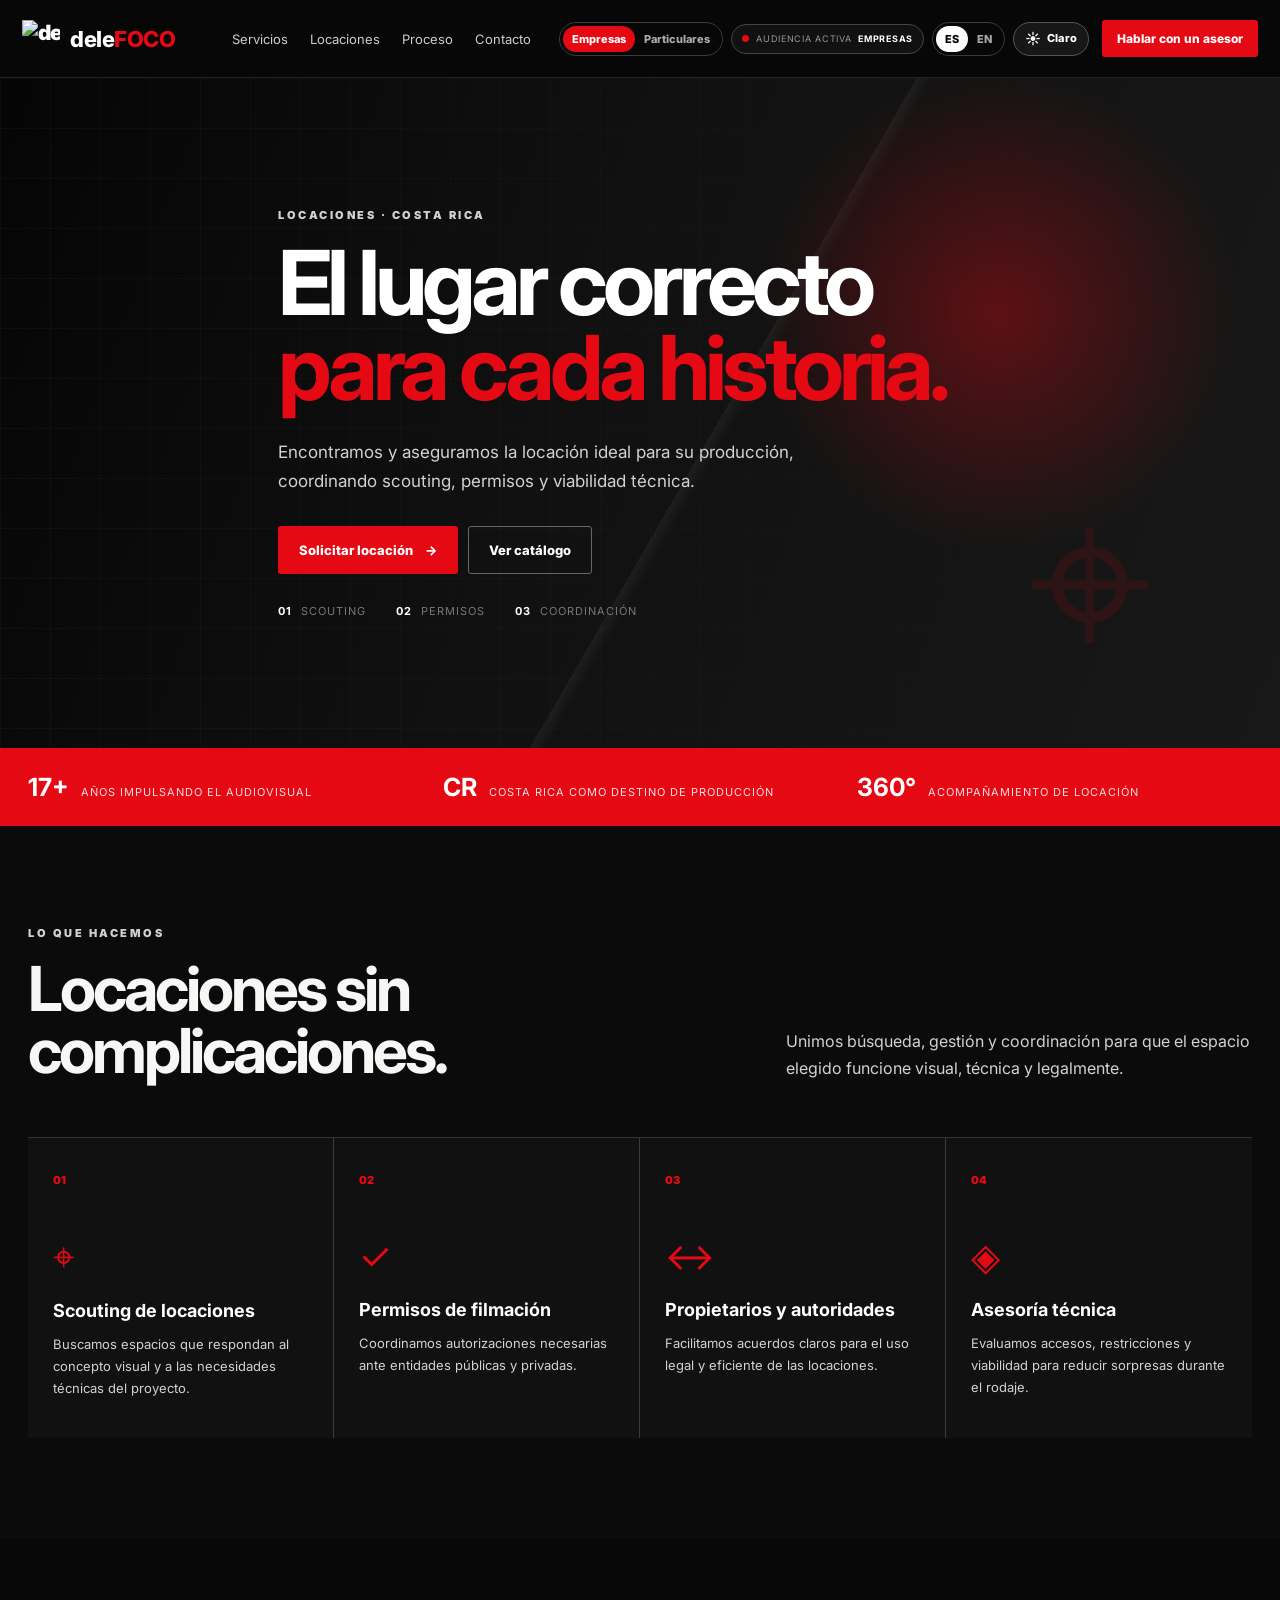
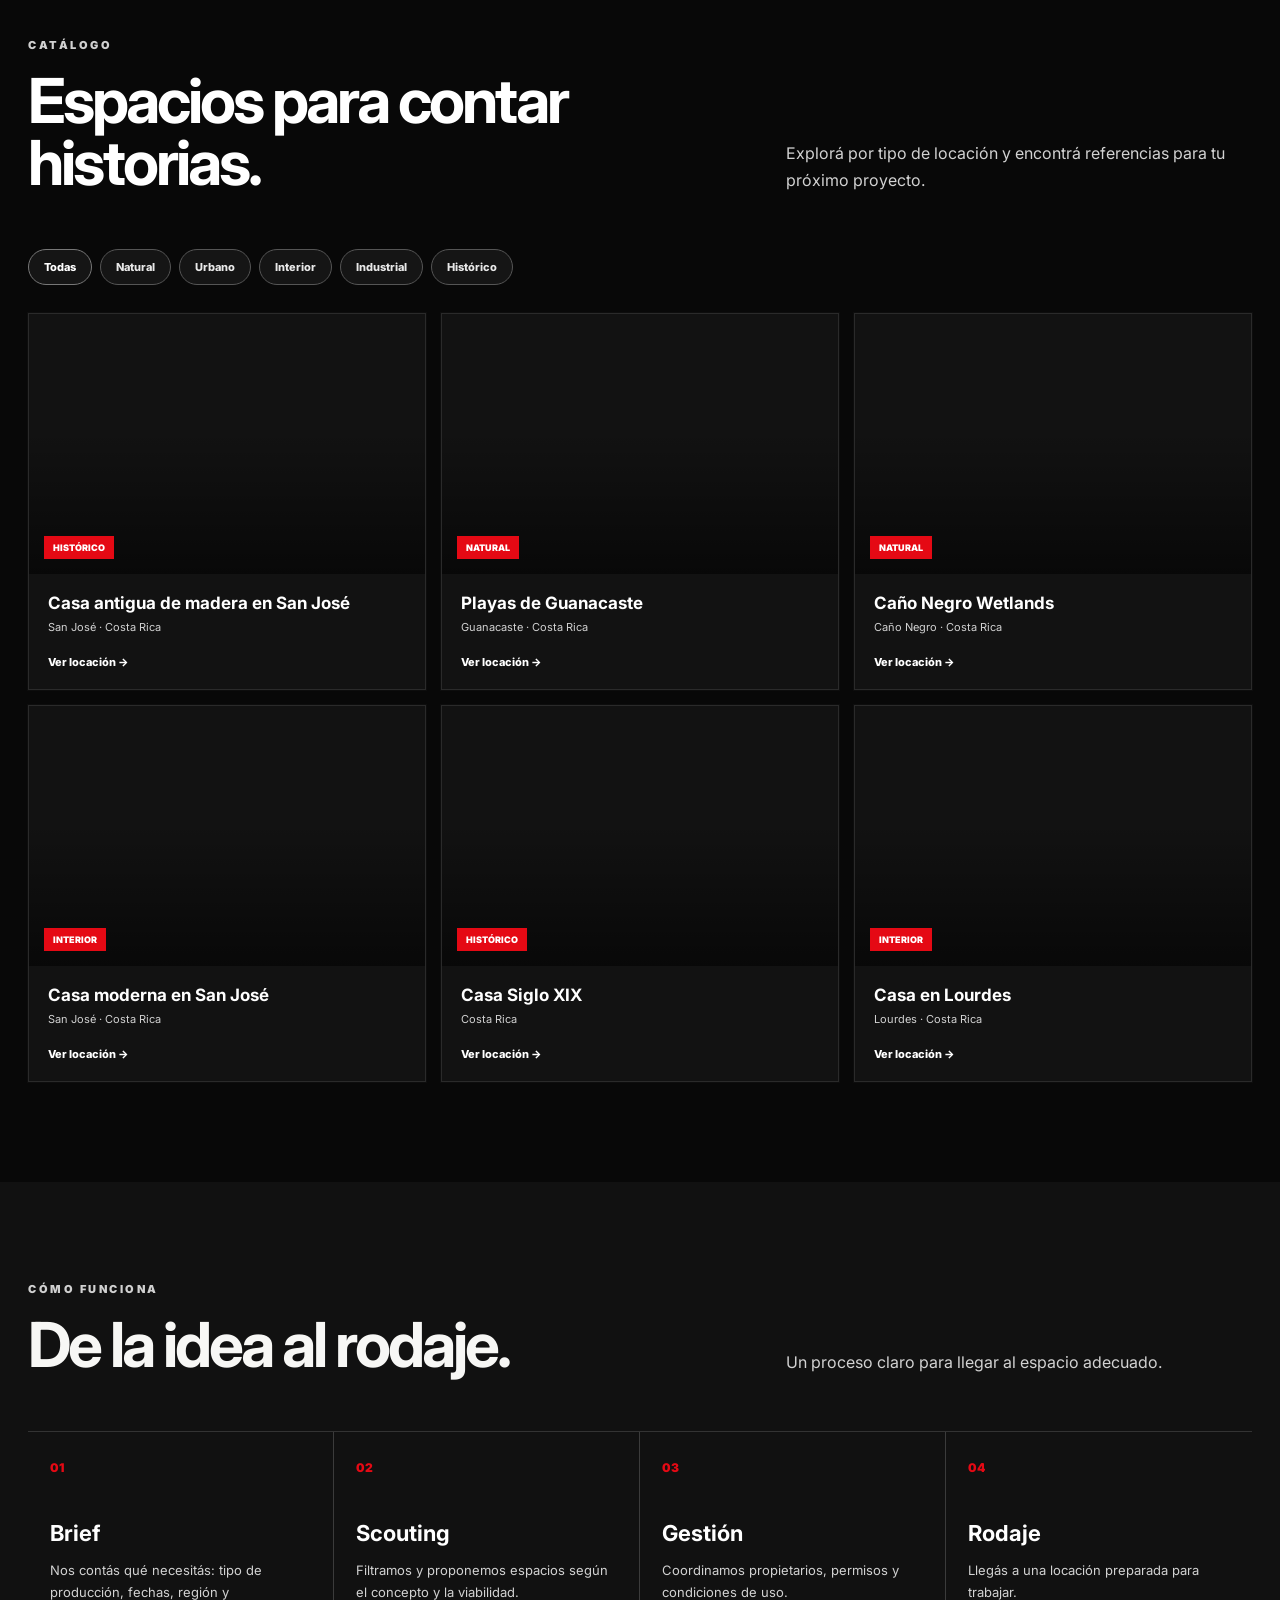
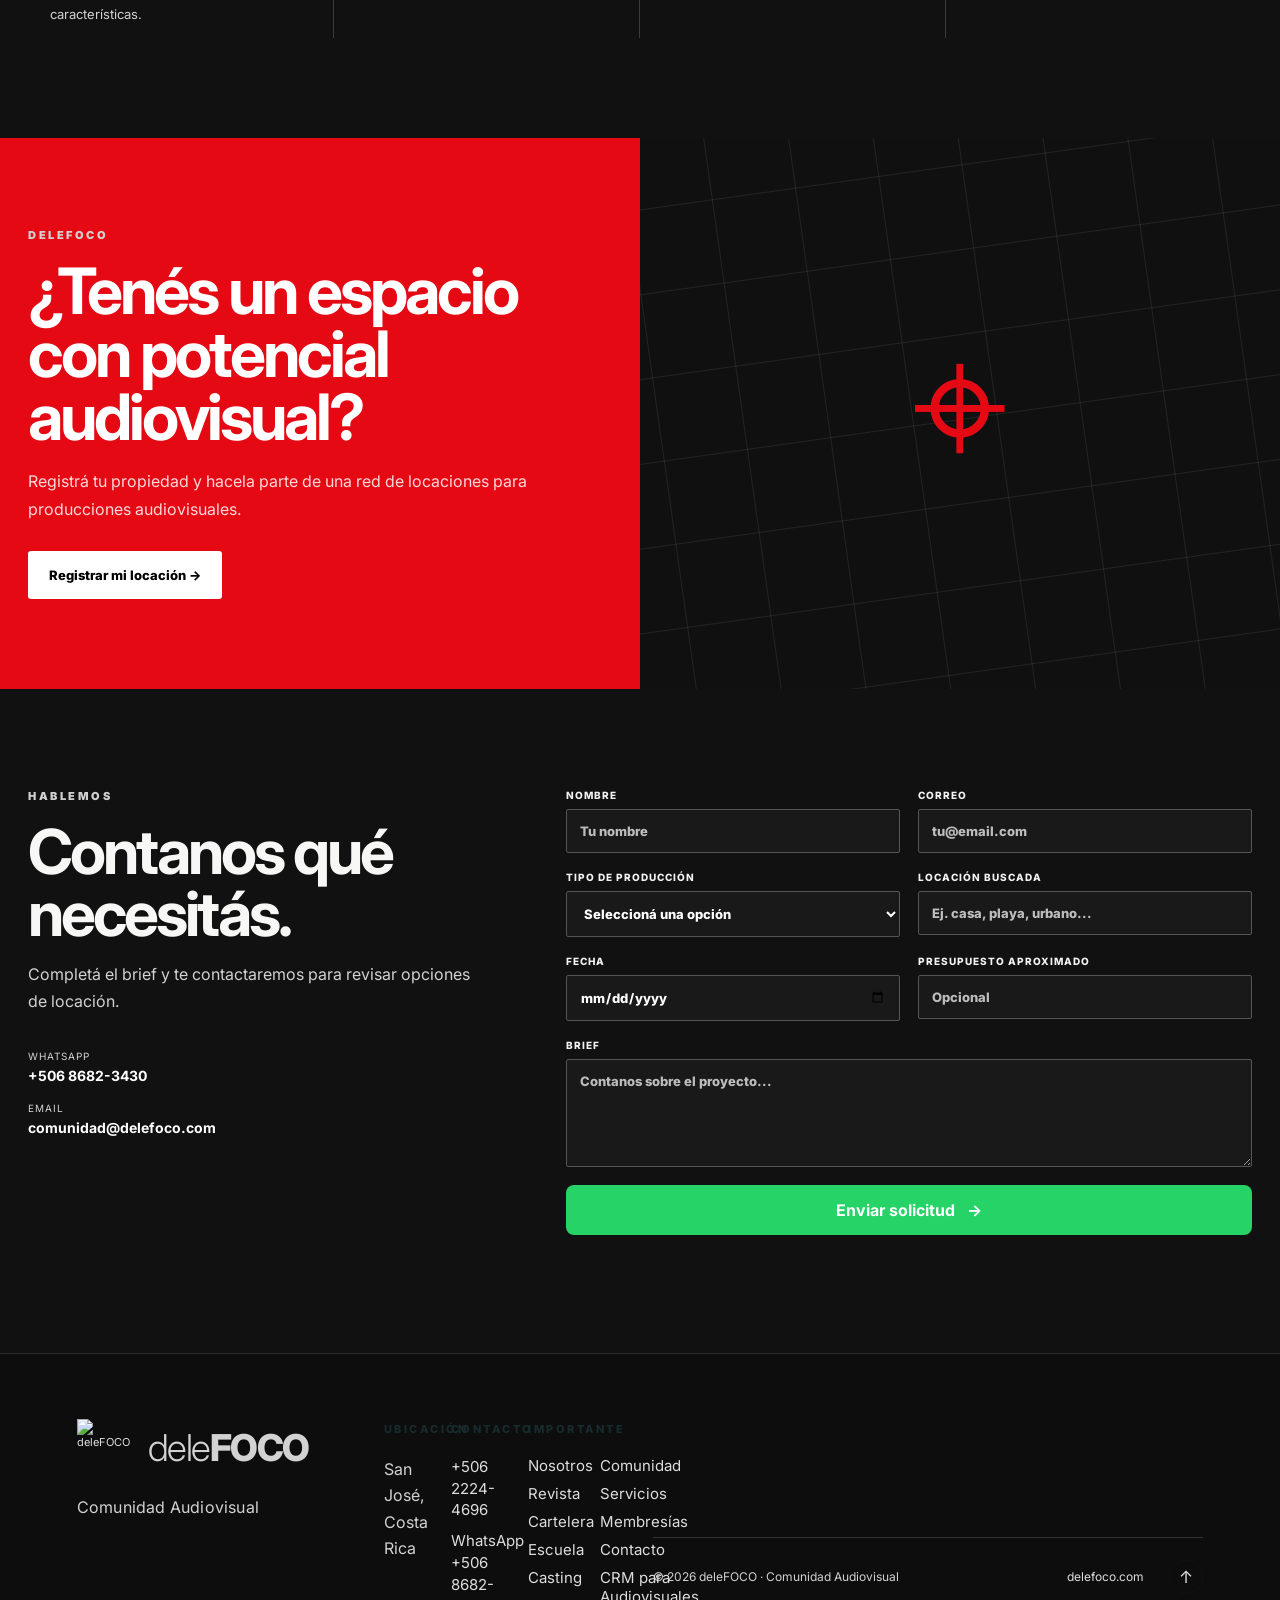
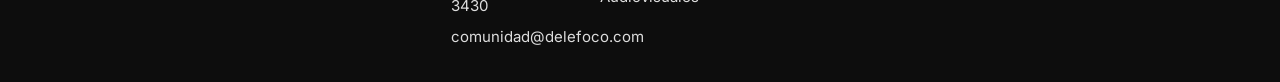
==== commit bcbdde30: "Update index.html" ====
--- a/index.html
+++ b/index.html
@@ -218,31 +218,7 @@
     </div>
   </article>
 
-  <article class="location-card" data-type="urban">
-    <div class="location-image img-4">
-      <span>Urbano</span>
-    </div>
-    <div class="location-body">
-      <h3>Arquitectura urbana en San José</h3>
-      <p>San José · Costa Rica</p>
-      <button type="button" class="text-btn" data-location="Arquitectura urbana en San José">
-        Ver locación →
-      </button>
-    </div>
-  </article>
-
-  <article class="location-card" data-type="industrial">
-    <div class="location-image img-3">
-      <span>Industrial</span>
-    </div>
-    <div class="location-body">
-      <h3>Espacio de carácter industrial</h3>
-      <p>Costa Rica</p>
-      <button type="button" class="text-btn" data-location="Espacio de carácter industrial">
-        Ver locación →
-      </button>
-    </div>
-  </article>
+
 
 </div>
     </section>
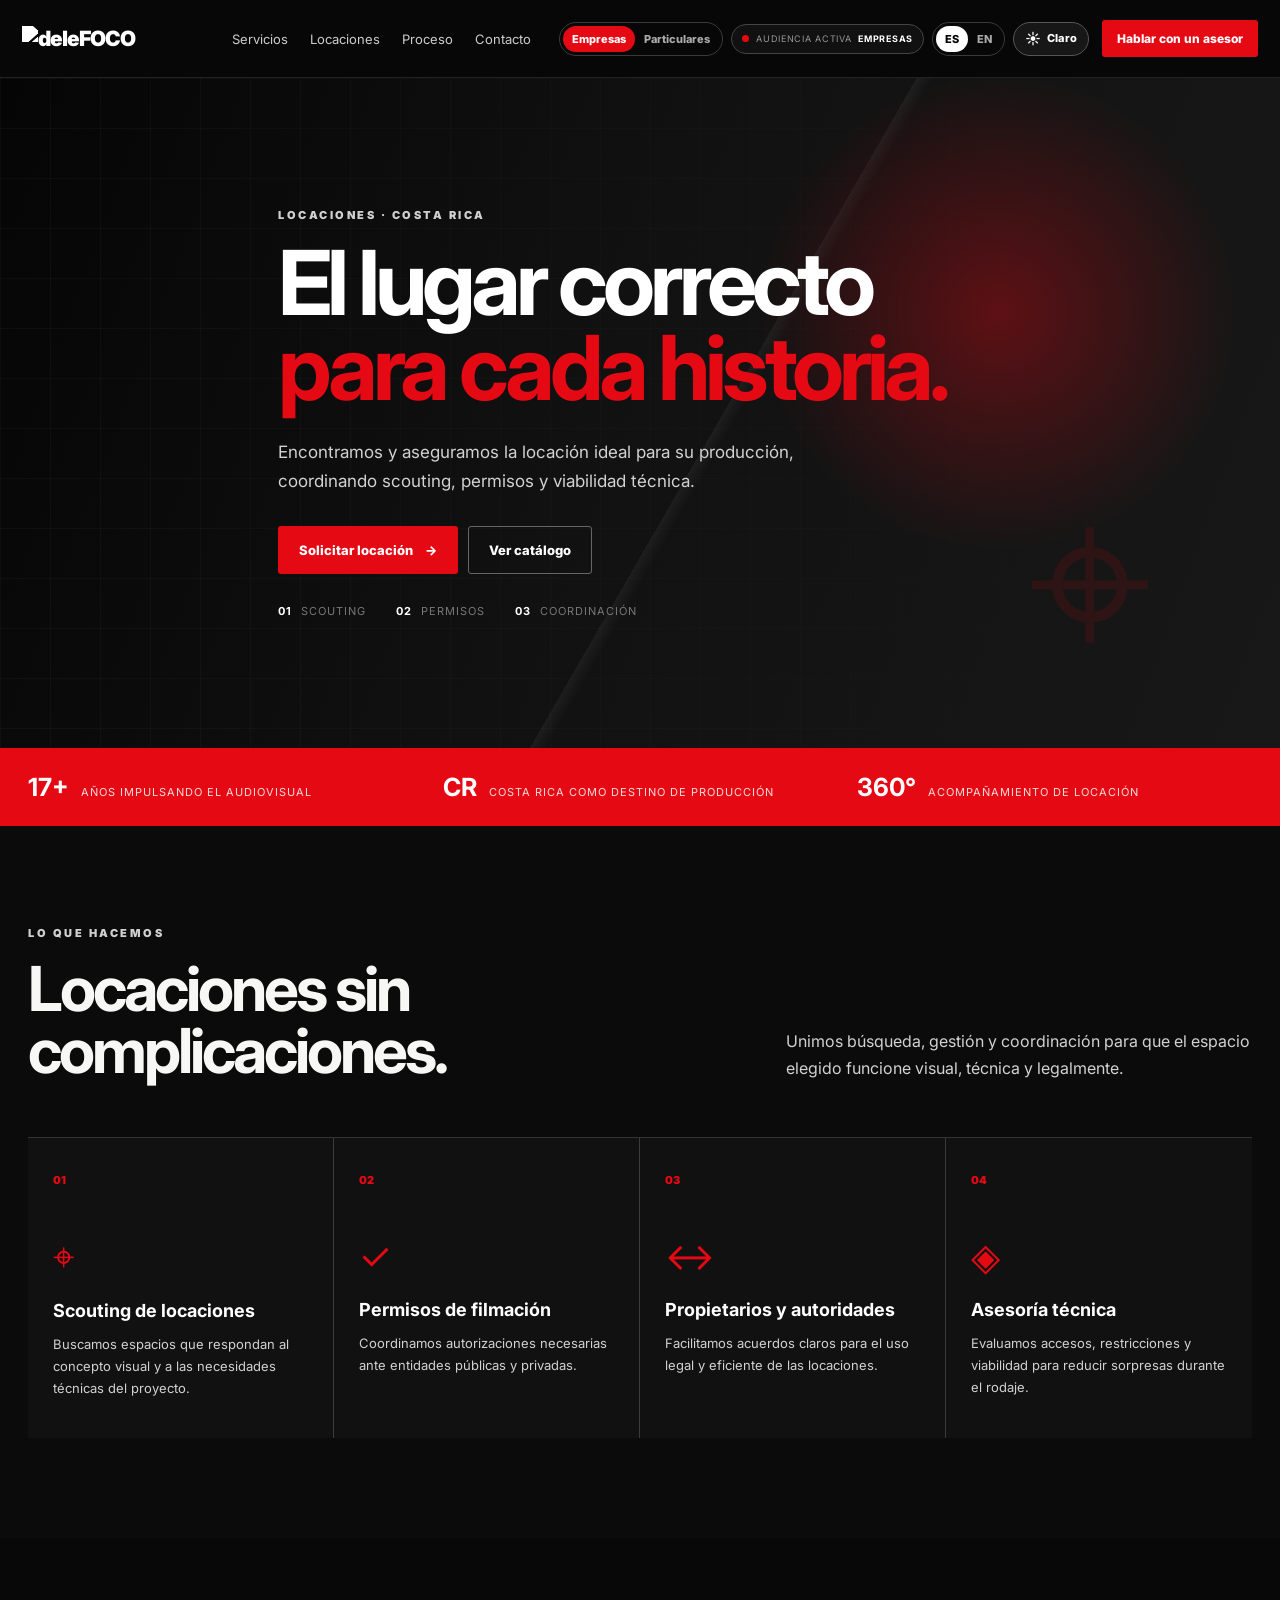
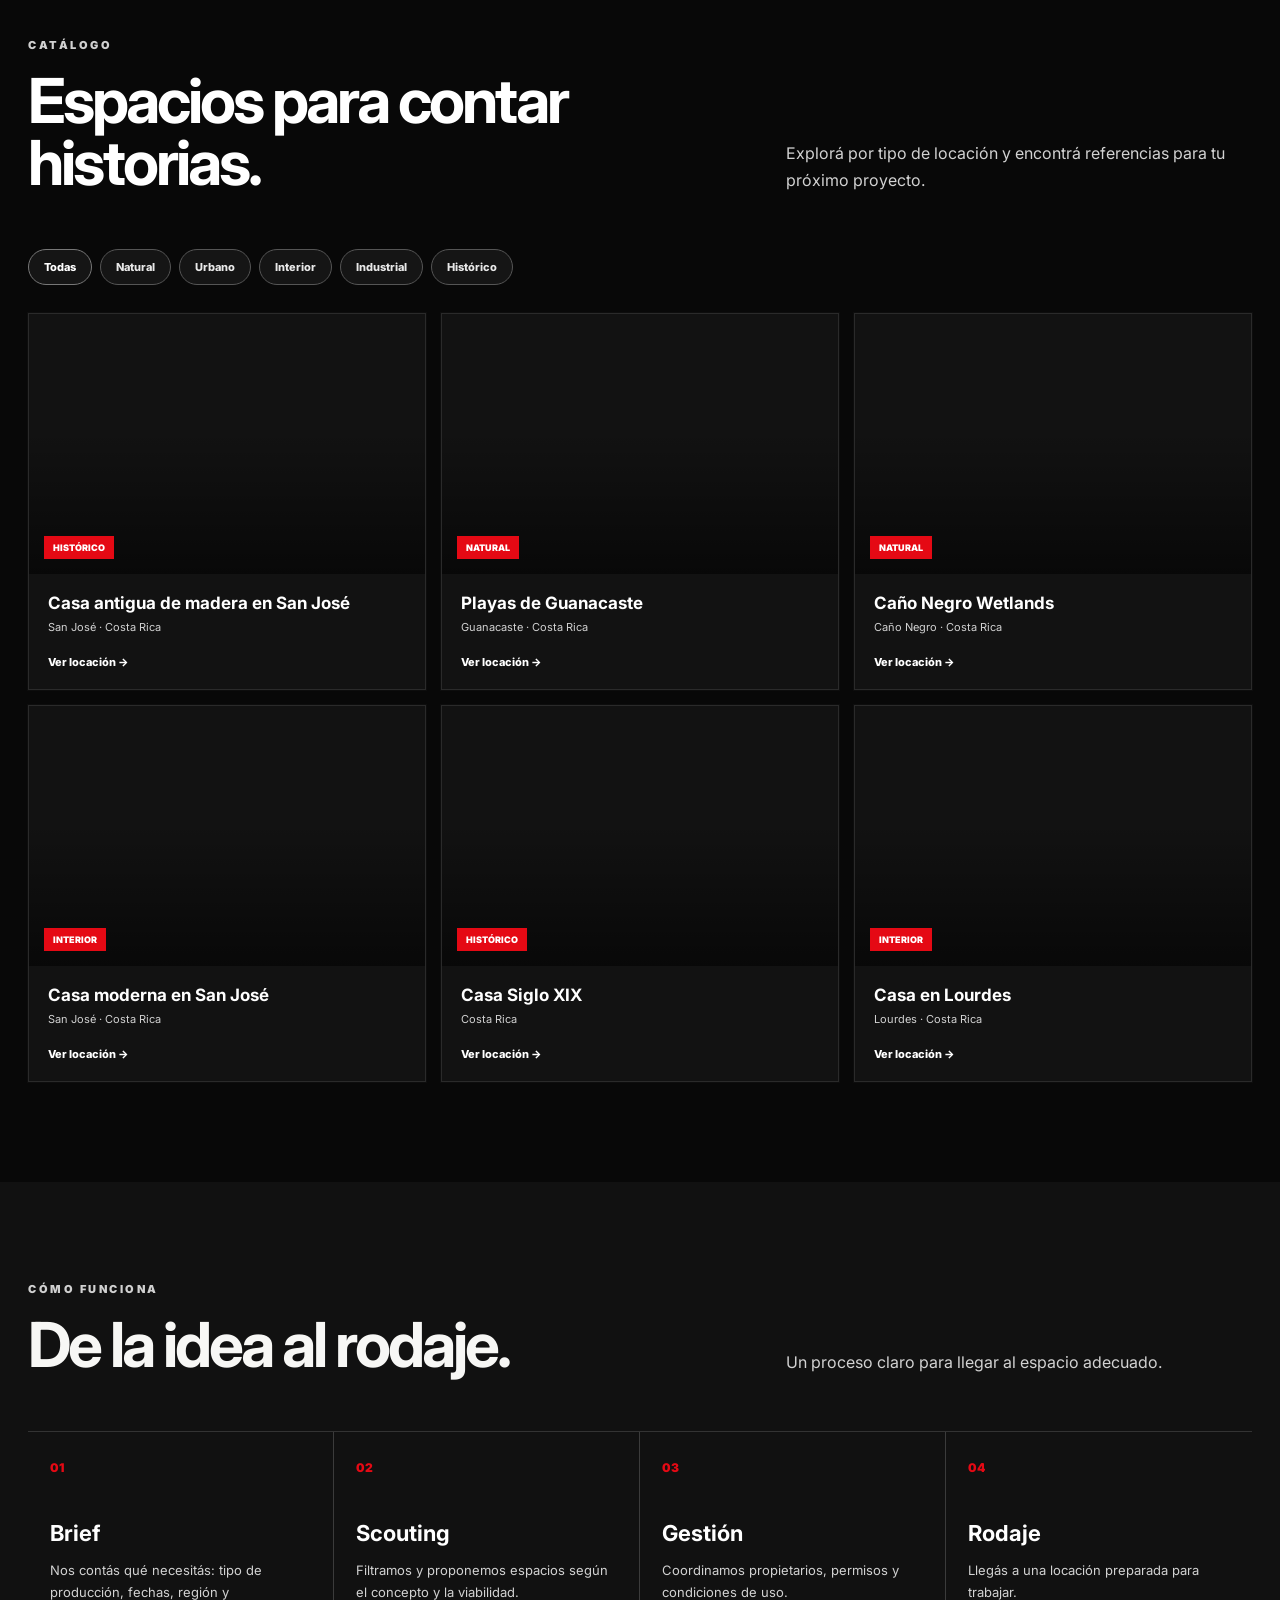
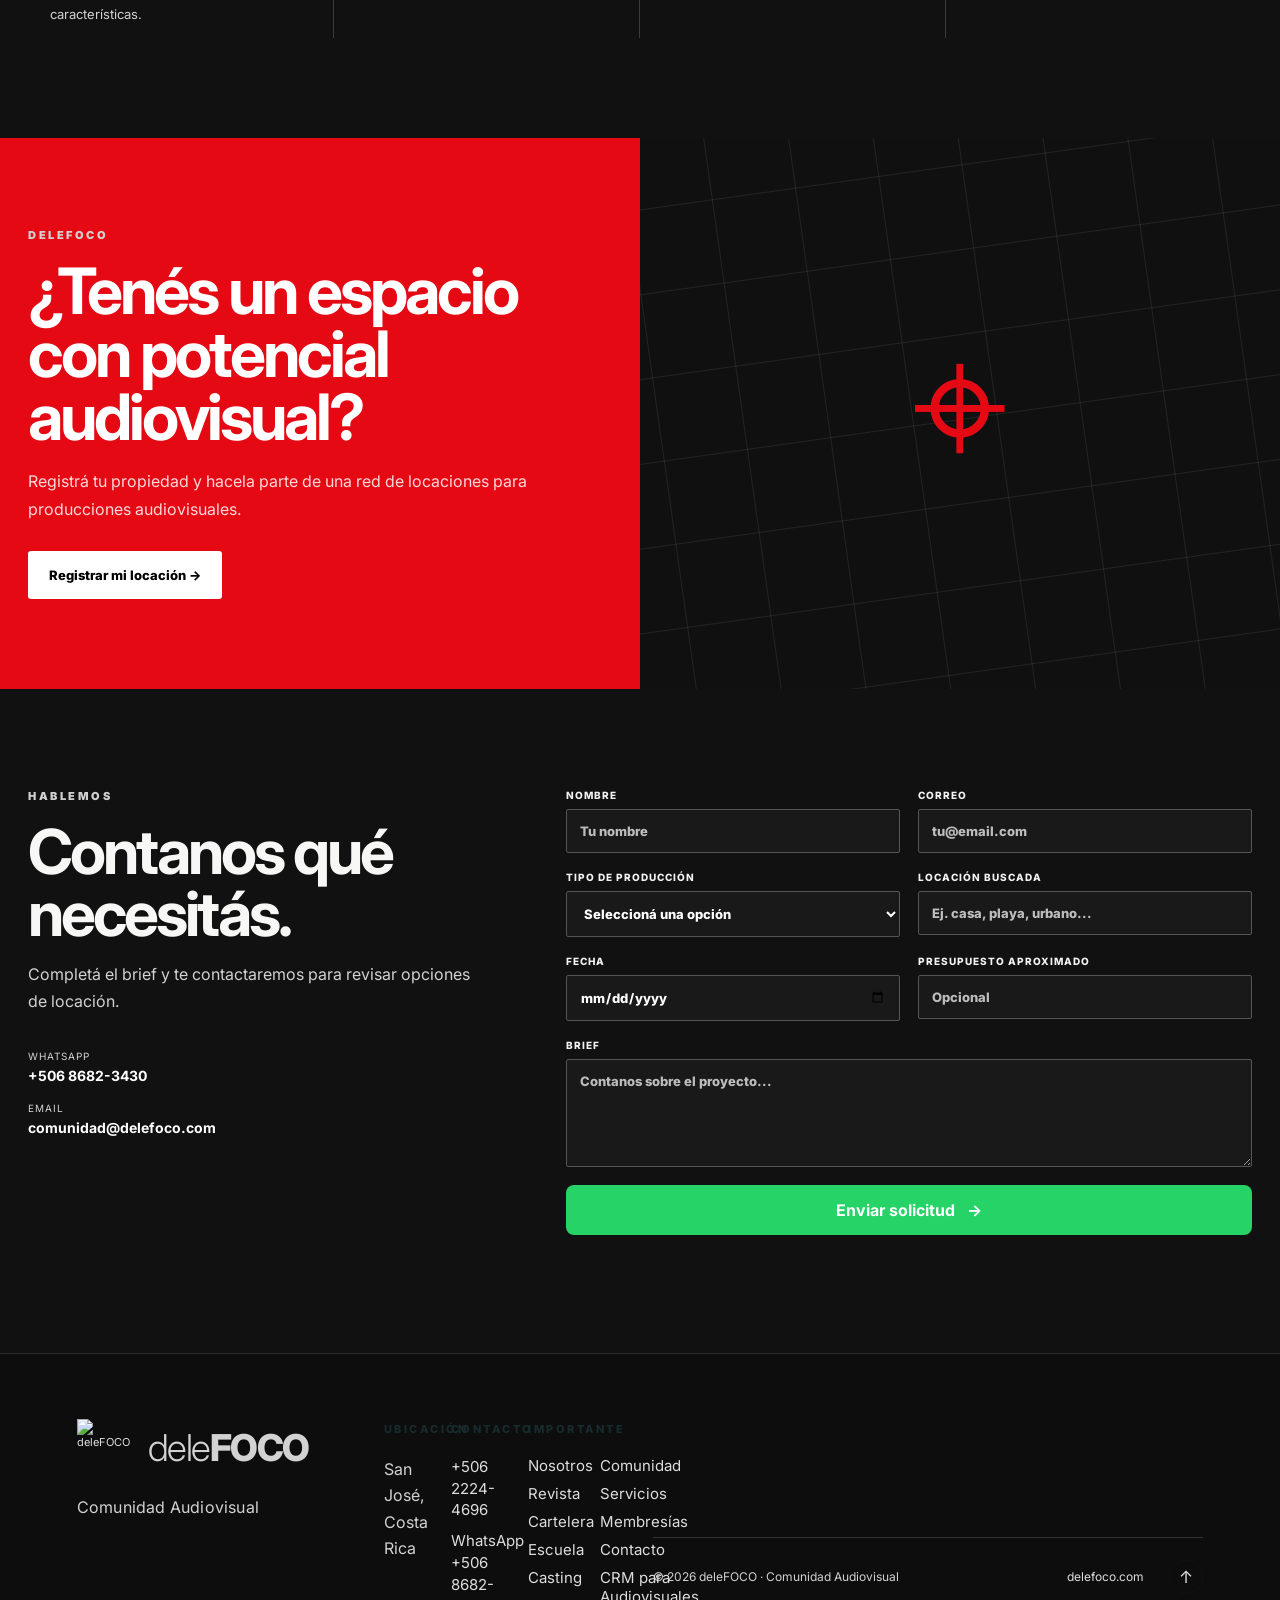
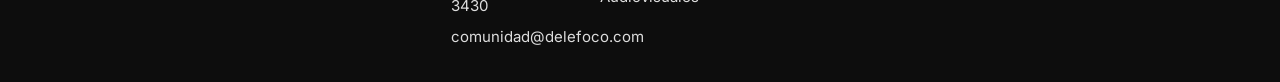
==== commit 834cd675: "Update index.html" ====
--- a/index.html
+++ b/index.html
@@ -13,9 +13,12 @@
 <body class="mode-b2b theme-dark" data-audience="b2b">
   <header class="topbar">
     <a class="brand" href="#inicio" aria-label="deleFOCO">
-  <img src="https://delefoco.com/uploads/web/icono.png" alt="deleFOCO" class="brand-logo">
-  <span>dele<span>FOCO</span></span>
-</a>
+<img
+  src="https://delefoco.com/uploads/web/logo-delefoco.png"
+  alt="deleFOCO"
+  class="logo"
+>
+    </a>
 
     <nav class="nav">
       <a href="#servicios" data-i18n="navServices">Servicios</a>
@@ -26,8 +29,11 @@
 
     <div class="controls">
       <div class="segmented" role="group" aria-label="Audiencia">
-        <button type="button" class="mode-btn active" data-mode="b2b">Empresas</button>
-        <button type="button" class="mode-btn" data-mode="b2c">Particulares</button>
+        
+        <button type="button" class="mode-btn" data-mode="b2b">Empresas</button>
+        <a href="https://particulares-locaciones.vercel.app/">
+        <button type="button" class="mode-btn active" data-mode="b2c">Particulares</button>
+ </a>
       </div>
       <div class="mode-status" id="modeStatus" aria-live="polite">
         <span class="mode-status-dot" aria-hidden="true"></span>
--- a/styles.css
+++ b/styles.css
@@ -838,3 +838,17 @@
     transition-duration:.01ms !important;
   }
 }
+.logo {
+  width: 180px;
+  height: auto;
+  display: block;
+  object-fit: contain;
+
+  /* Claro = rojo original */
+  filter: none;
+}
+
+/* Oscuro = logo blanco */
+body.theme-dark .logo {
+  filter: brightness(0) invert(1);
+}
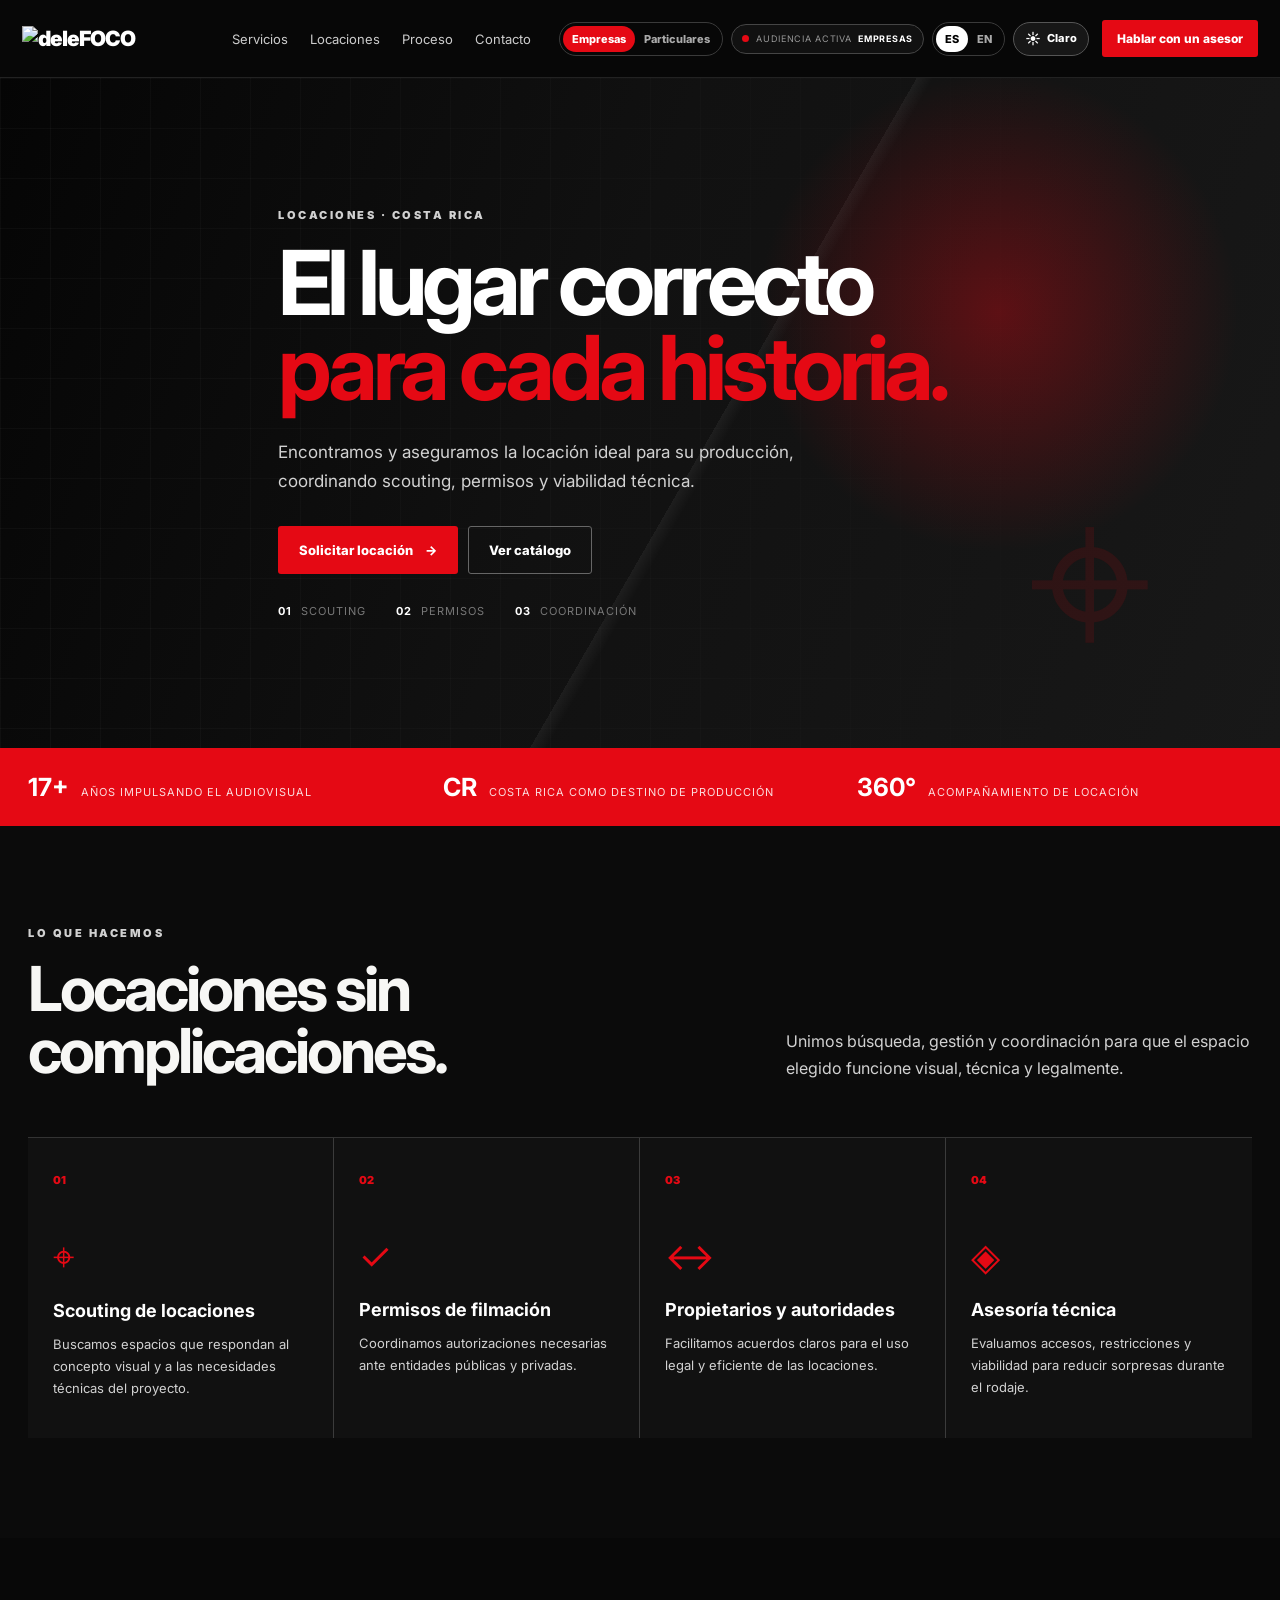
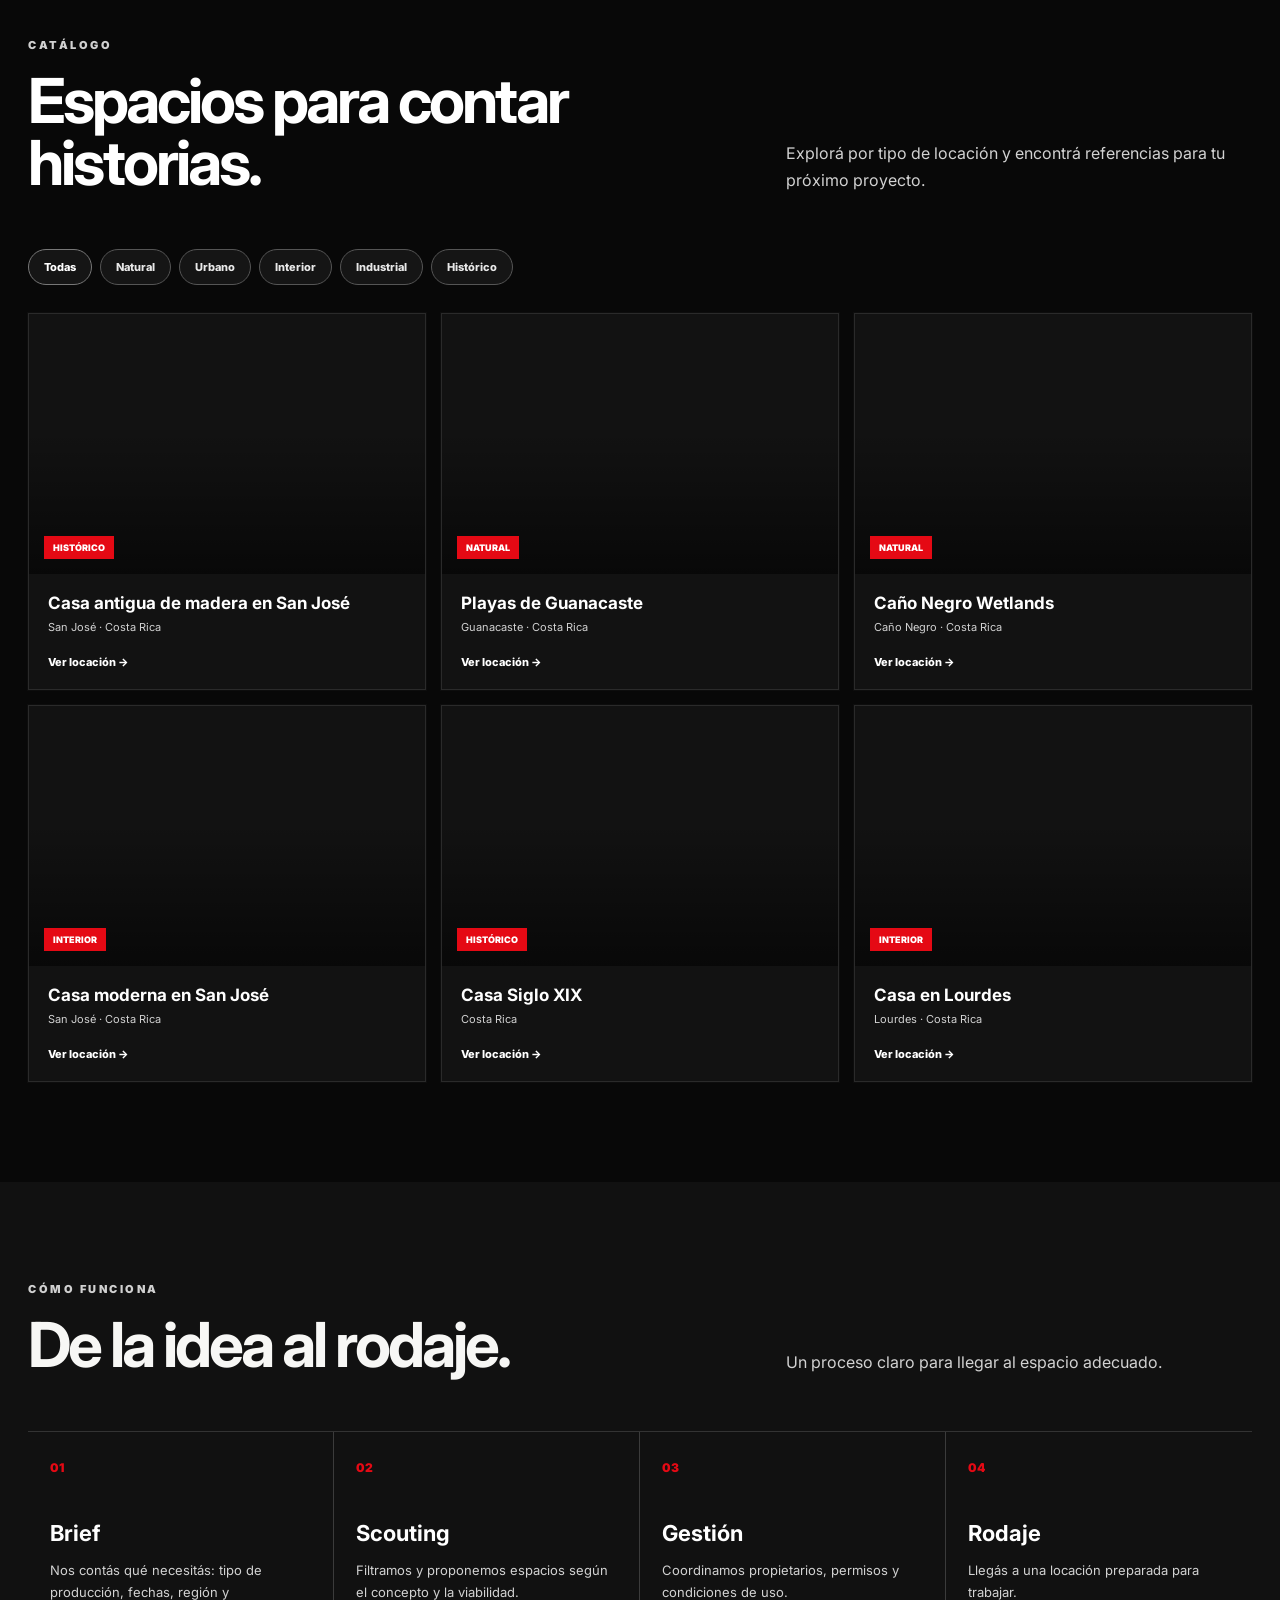
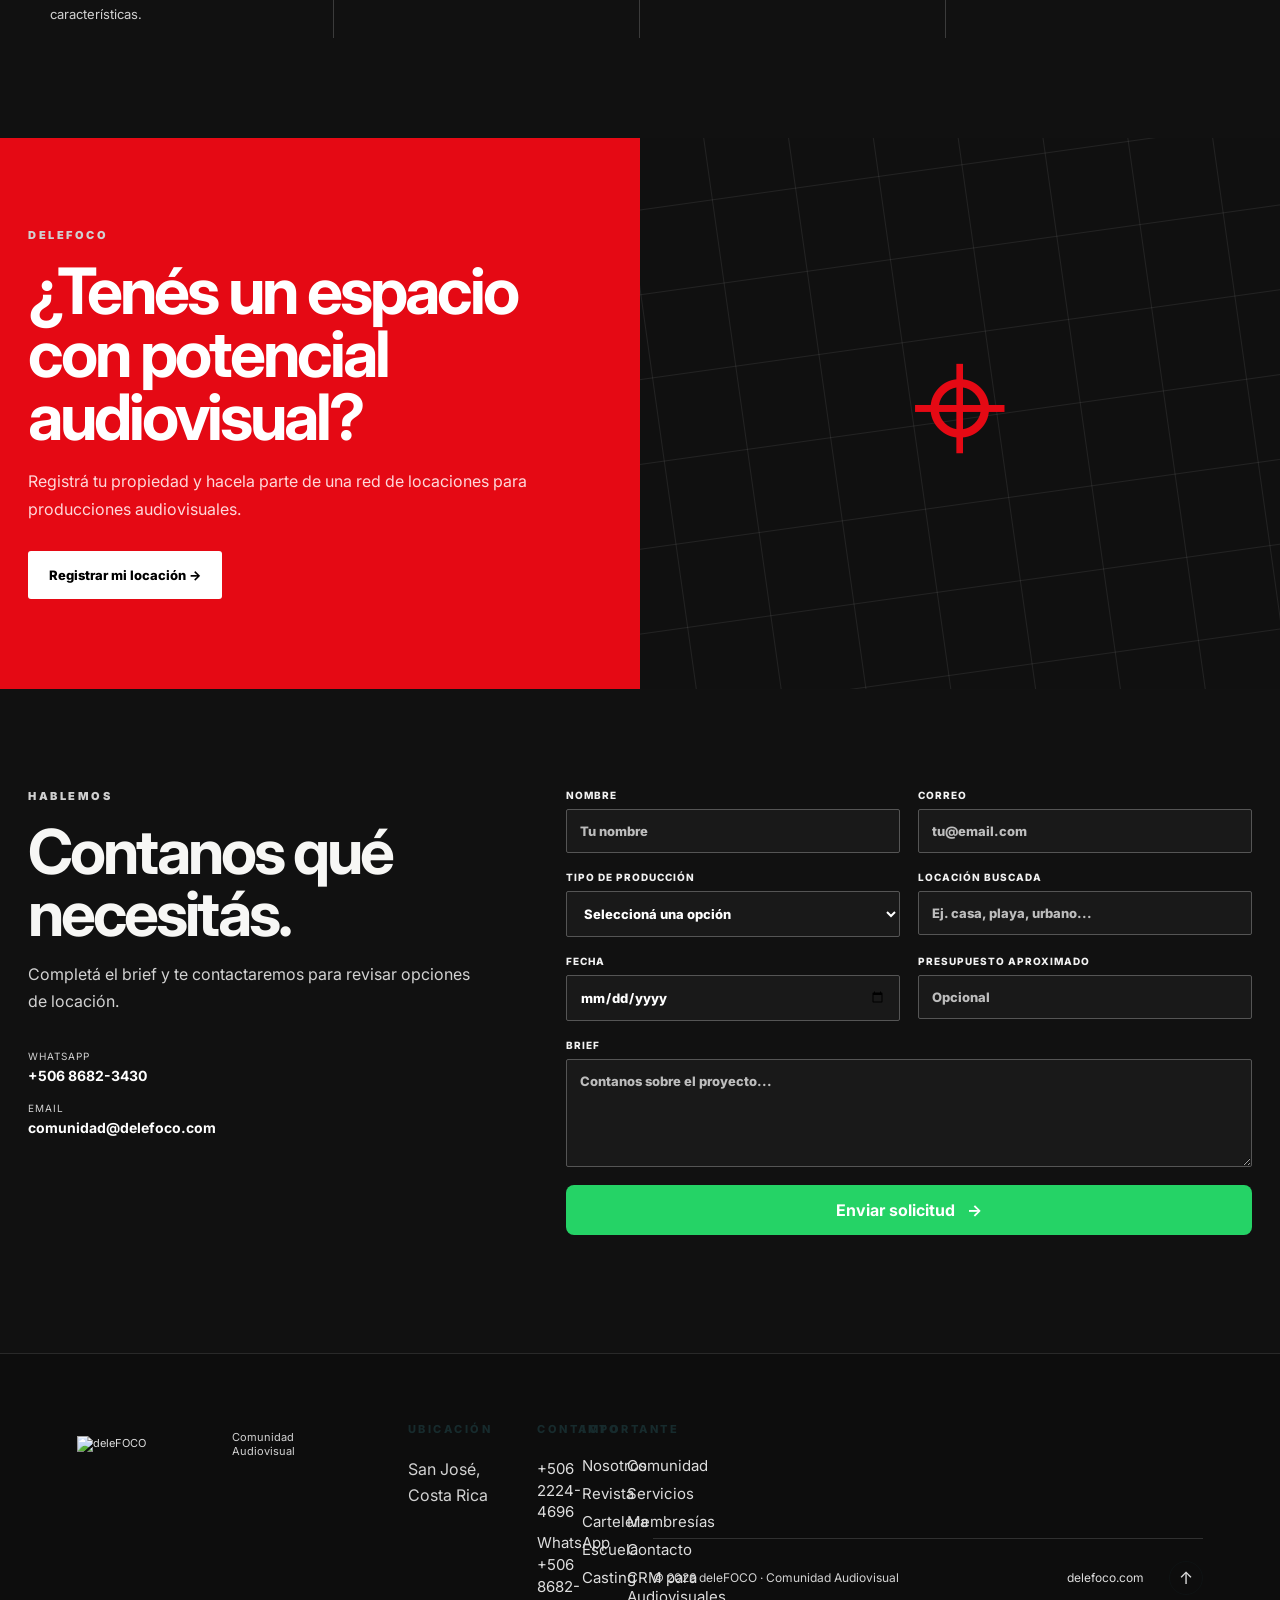
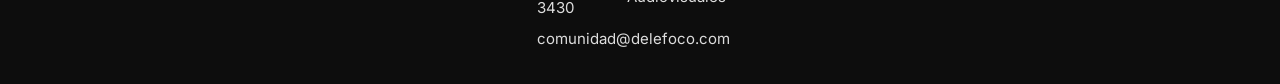
==== commit 2521d29d: "Update index.html" ====
--- a/index.html
+++ b/index.html
@@ -295,17 +295,11 @@
     <div class="footer-brand-area">
 
       <a href="#inicio" class="footer-logo-link" aria-label="deleFOCO">
-        <img
-          src="https://delefoco.com/uploads/web/icono.png"
-          alt="deleFOCO"
-          class="footer-logo"
-        >
-
-        <span class="footer-logo-text">
-          dele<span>FOCO</span>
-        </span>
-      </a>
-
+       <img
+  src="https://delefoco.com/uploads/web/logo-delefoco.png"
+  alt="deleFOCO"
+  class="logo"
+>
       <p data-i18n="footerCommunity">Comunidad Audiovisual</p>
 
     </div>
--- a/styles.css
+++ b/styles.css
@@ -838,17 +838,20 @@
     transition-duration:.01ms !important;
   }
 }
+.logo,
+.hero-logo {
+  object-fit: contain;
+  filter: none;
+}
+
+/* Logo principal */
 .logo {
   width: 180px;
   height: auto;
-  display: block;
-  object-fit: contain;
-
-  /* Claro = rojo original */
-  filter: none;
-}
-
-/* Oscuro = logo blanco */
-body.theme-dark .logo {
-  filter: brightness(0) invert(1);
-}
+}
+
+/* Logo grande */
+.hero-logo {
+  width: 300px;
+  height: auto;
+}
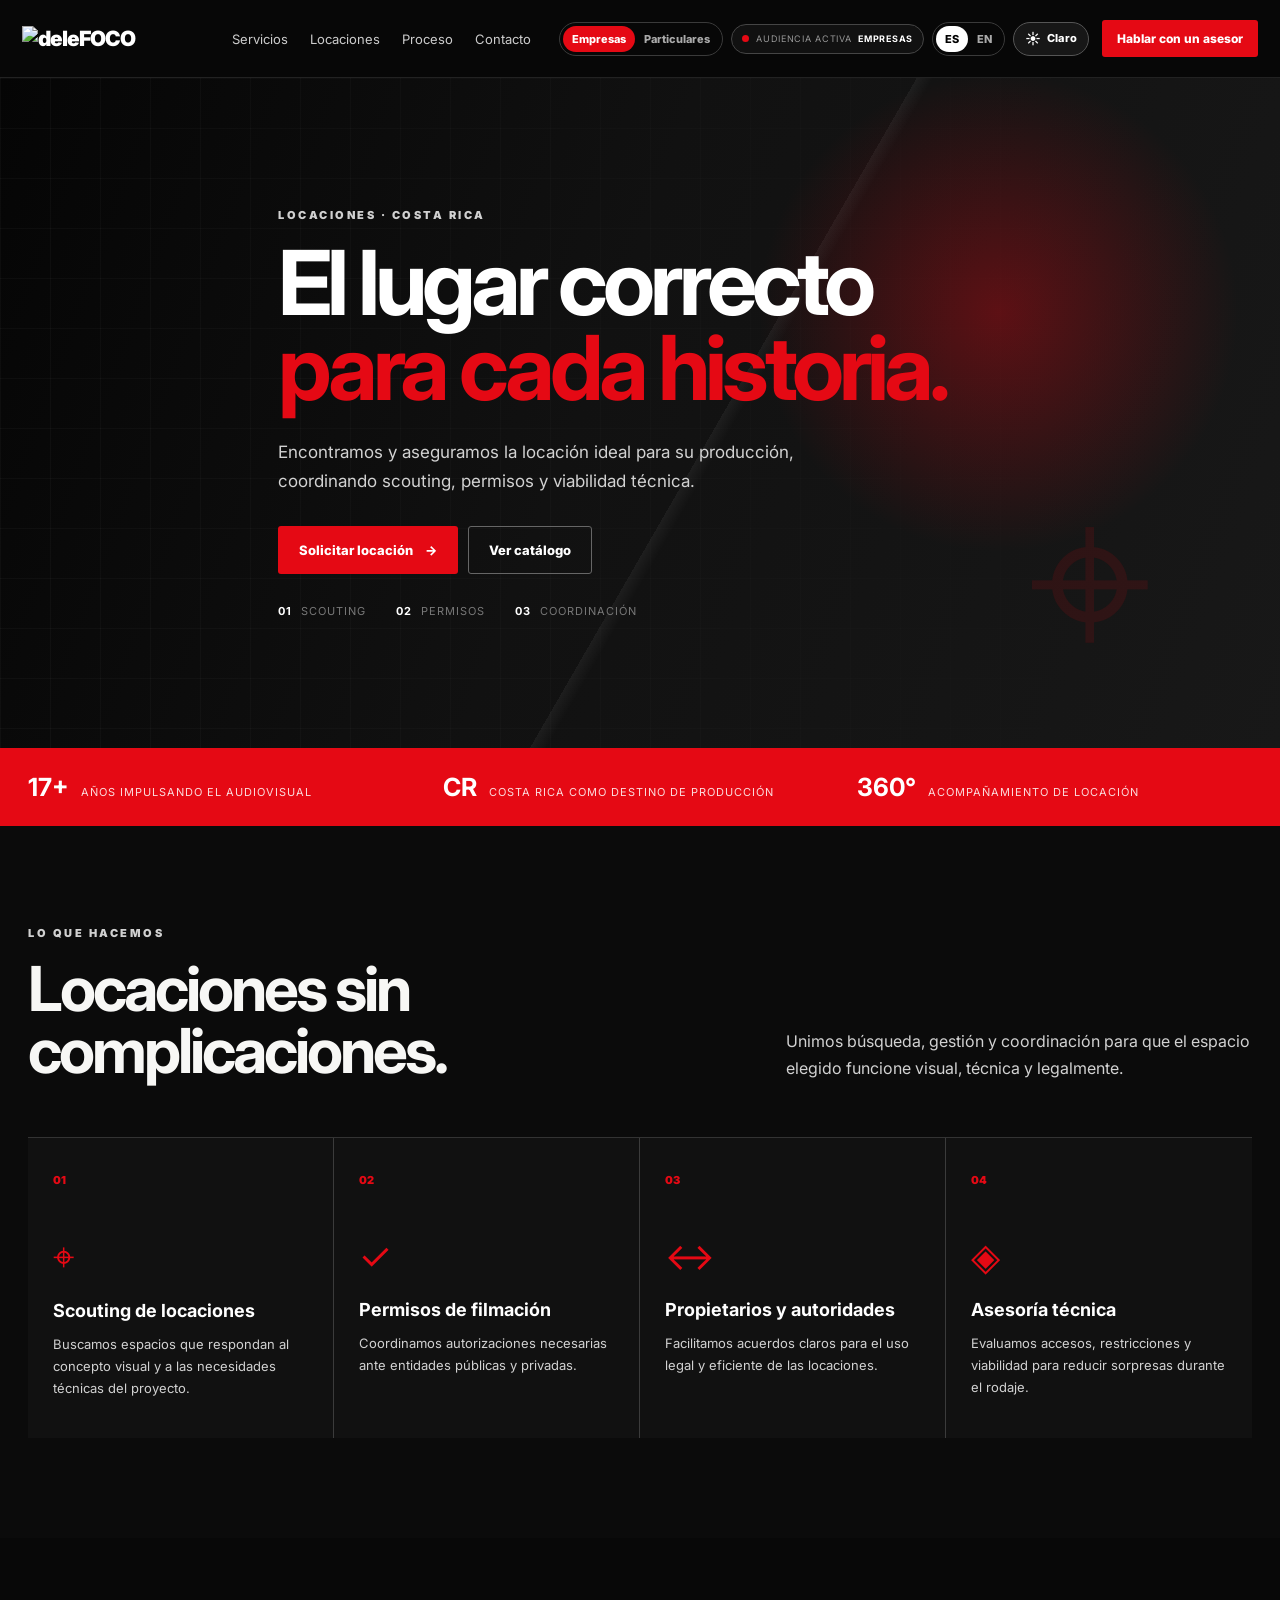
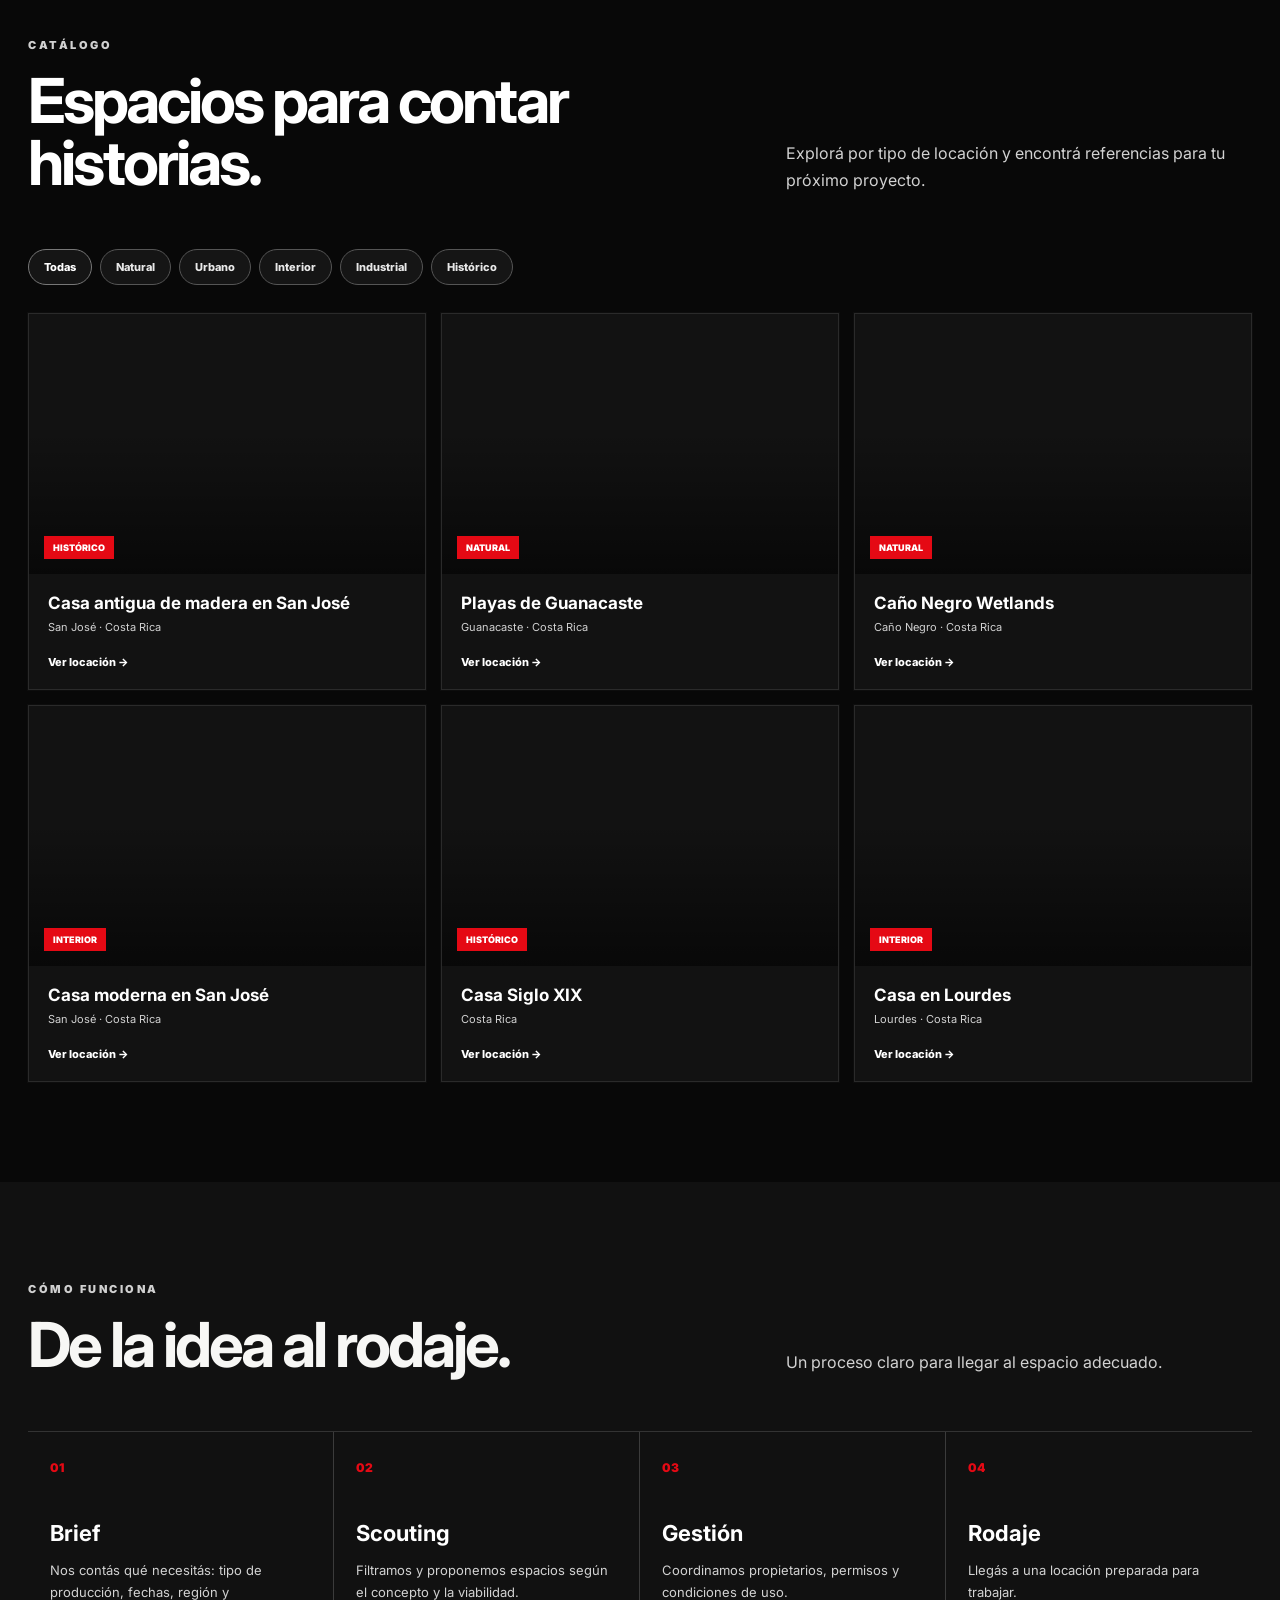
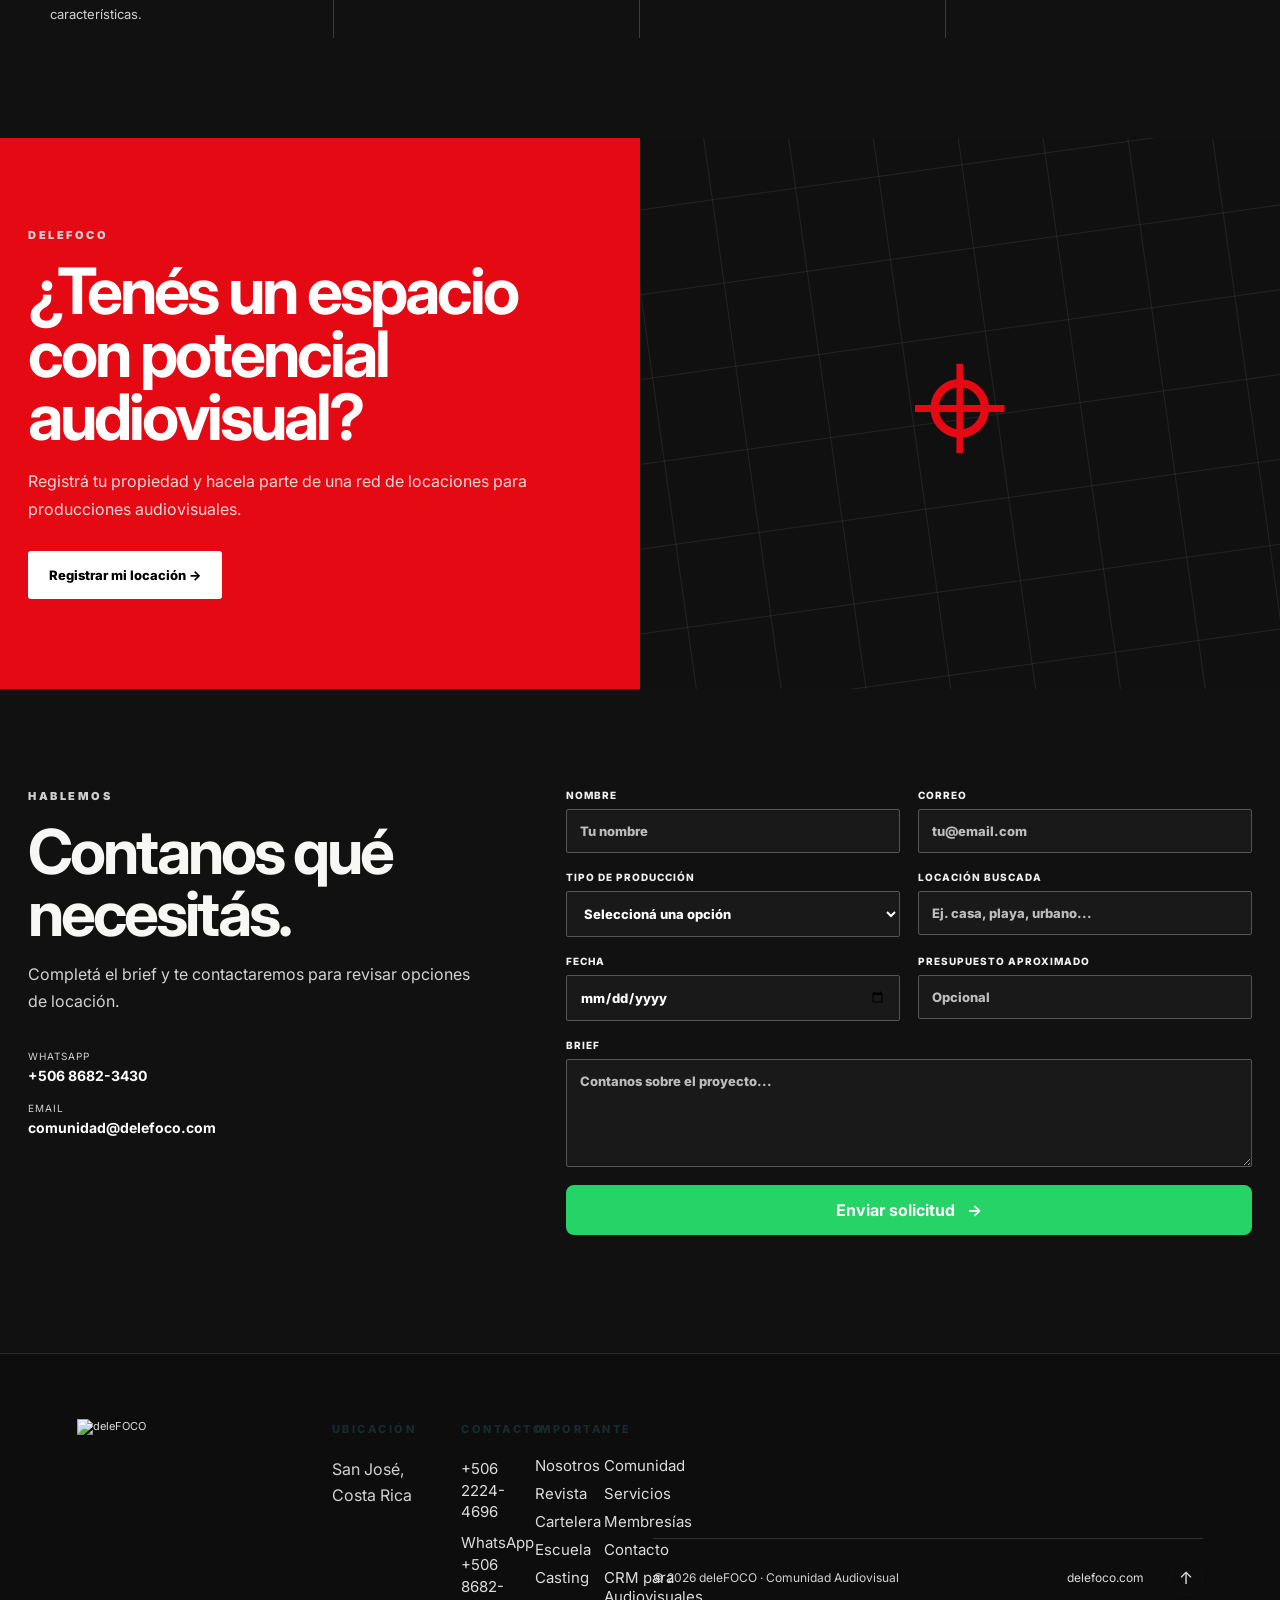
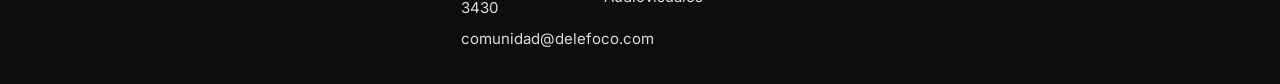
==== commit fdfe5769: "Update index.html" ====
--- a/index.html
+++ b/index.html
@@ -300,8 +300,6 @@
   alt="deleFOCO"
   class="logo"
 >
-      <p data-i18n="footerCommunity">Comunidad Audiovisual</p>
-
     </div>
 
 
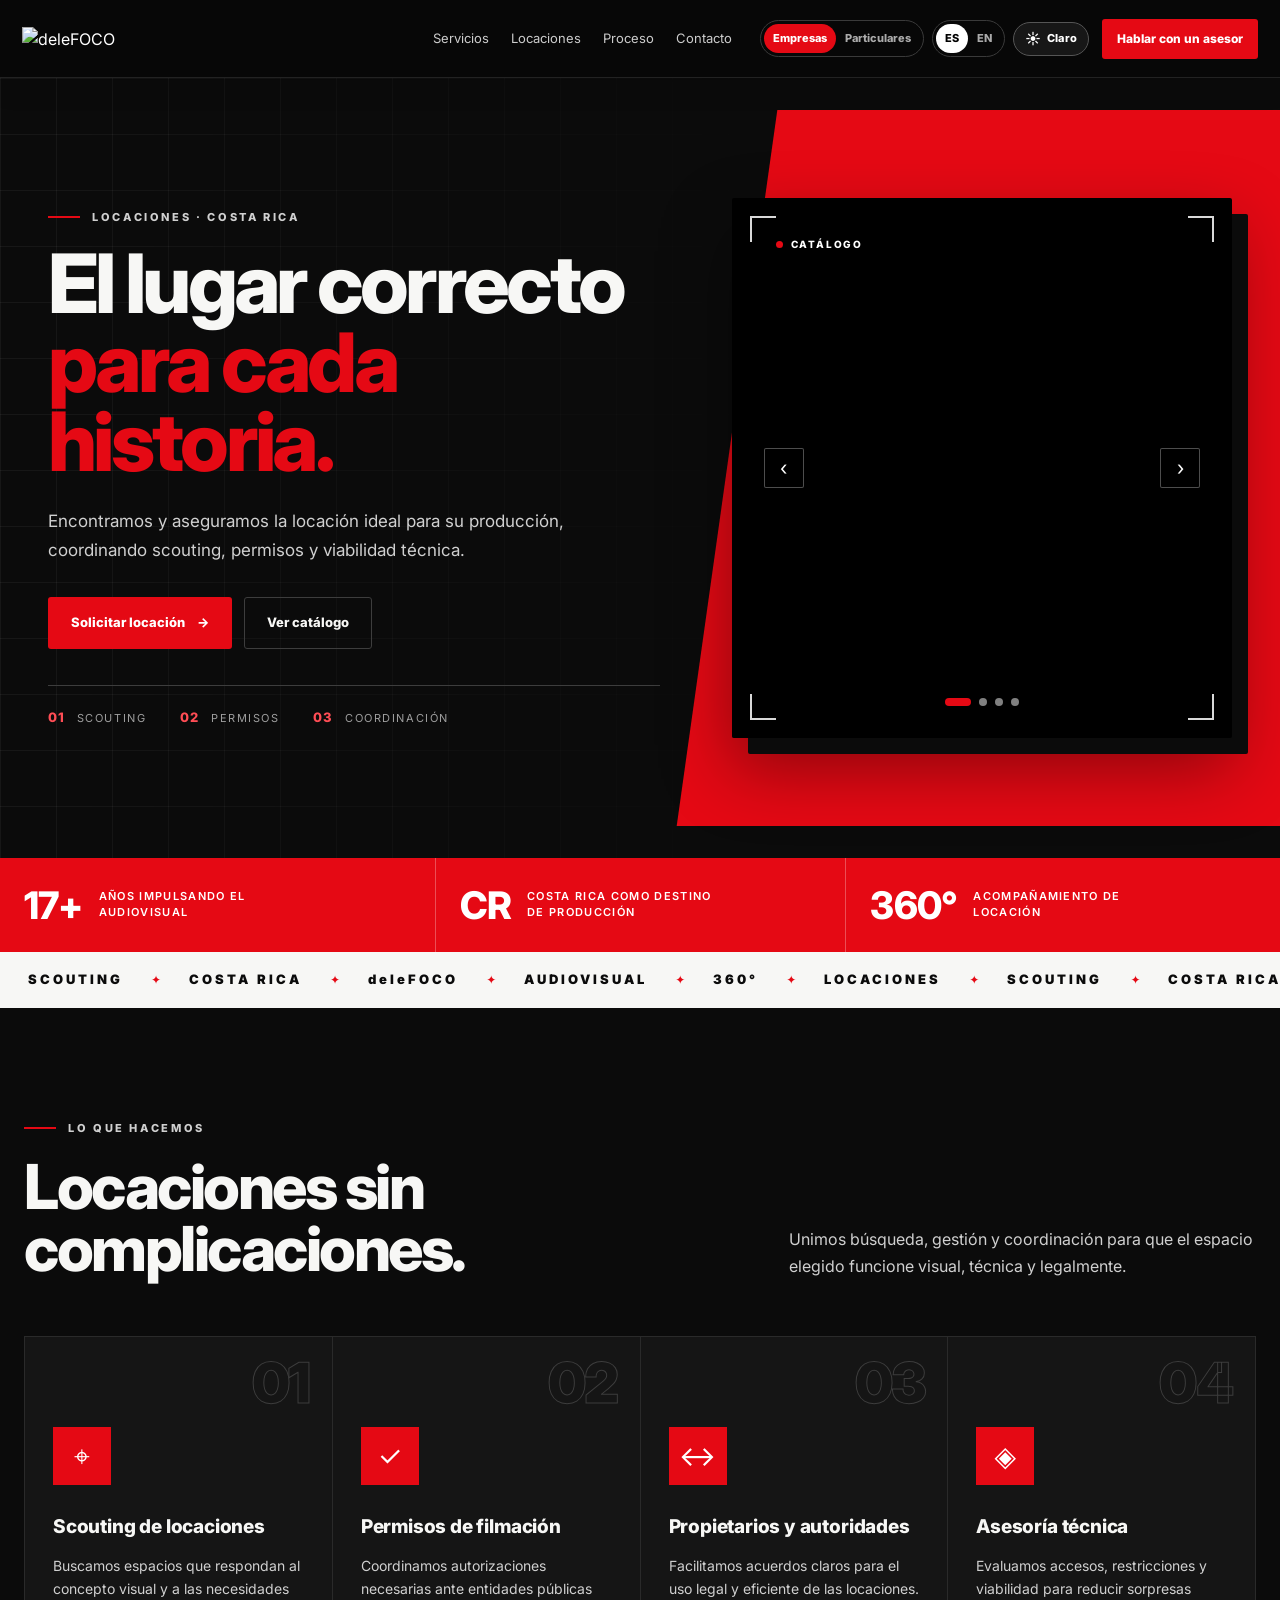
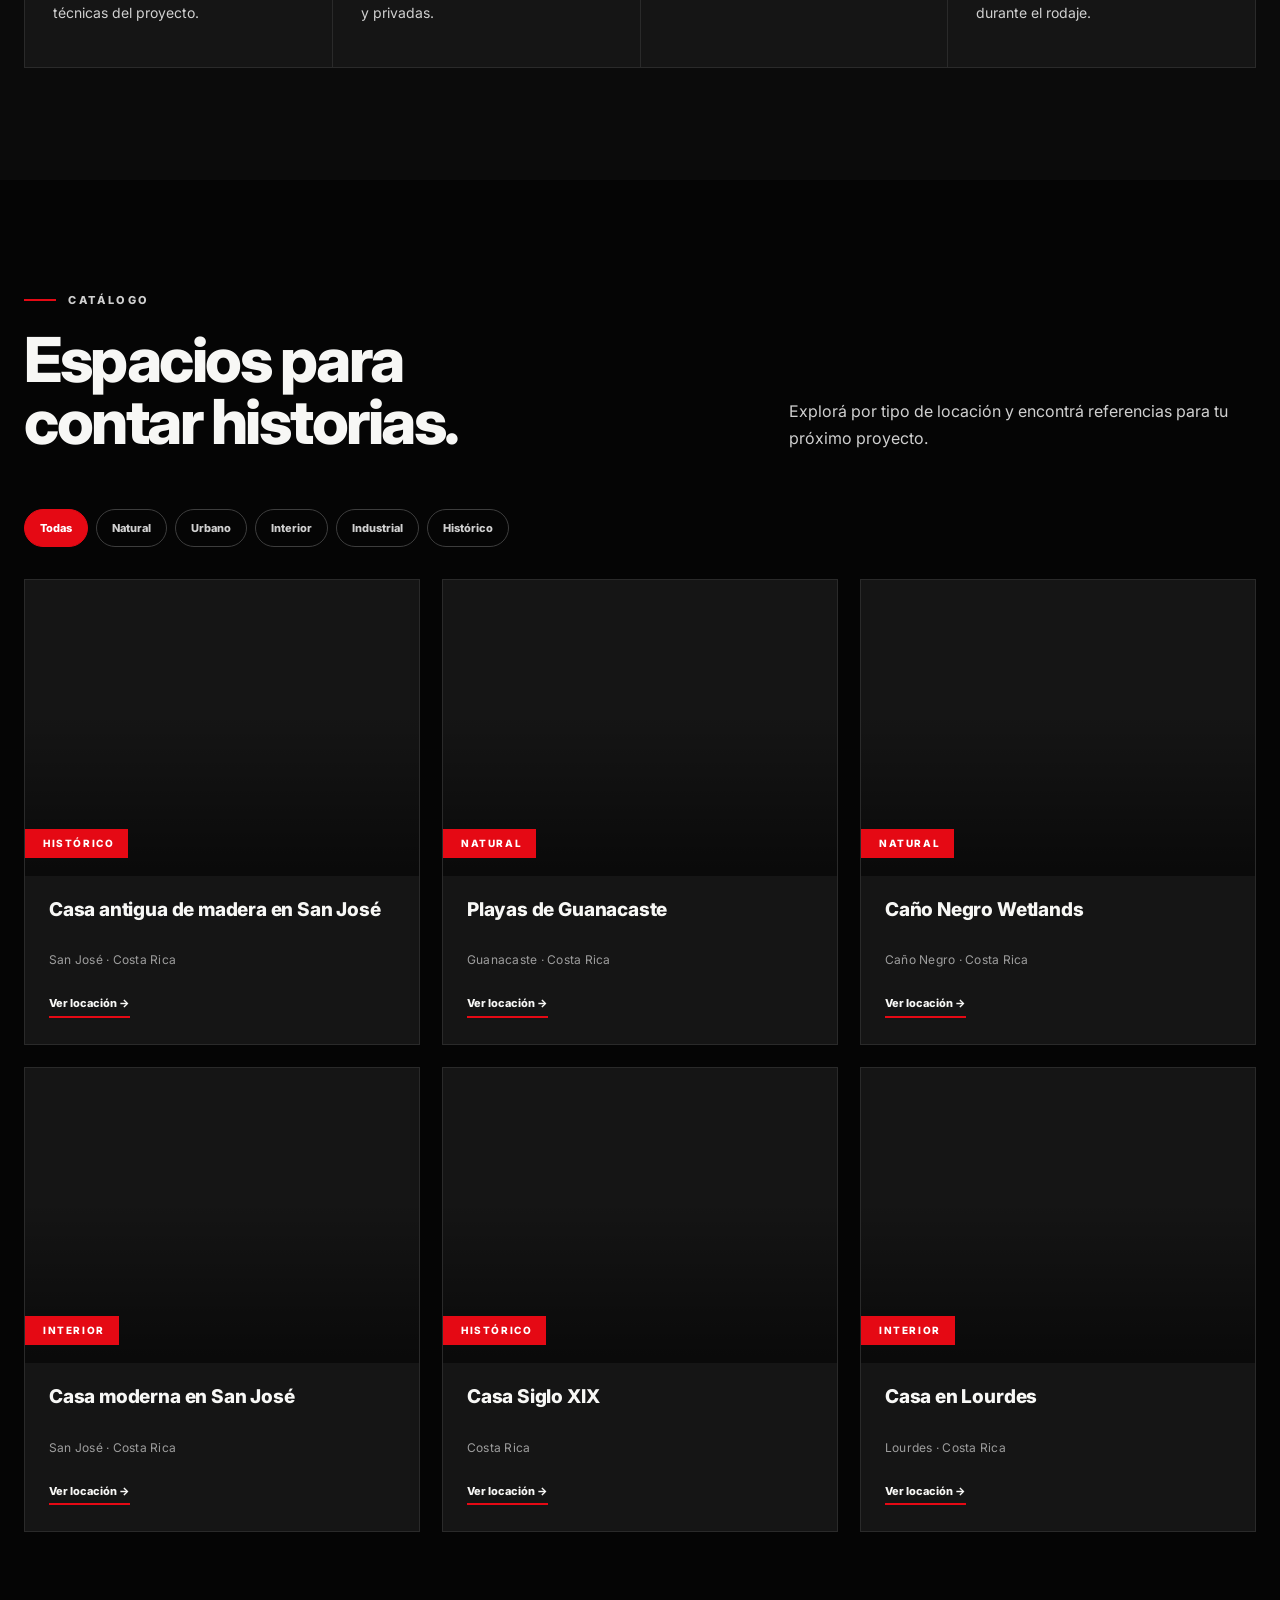
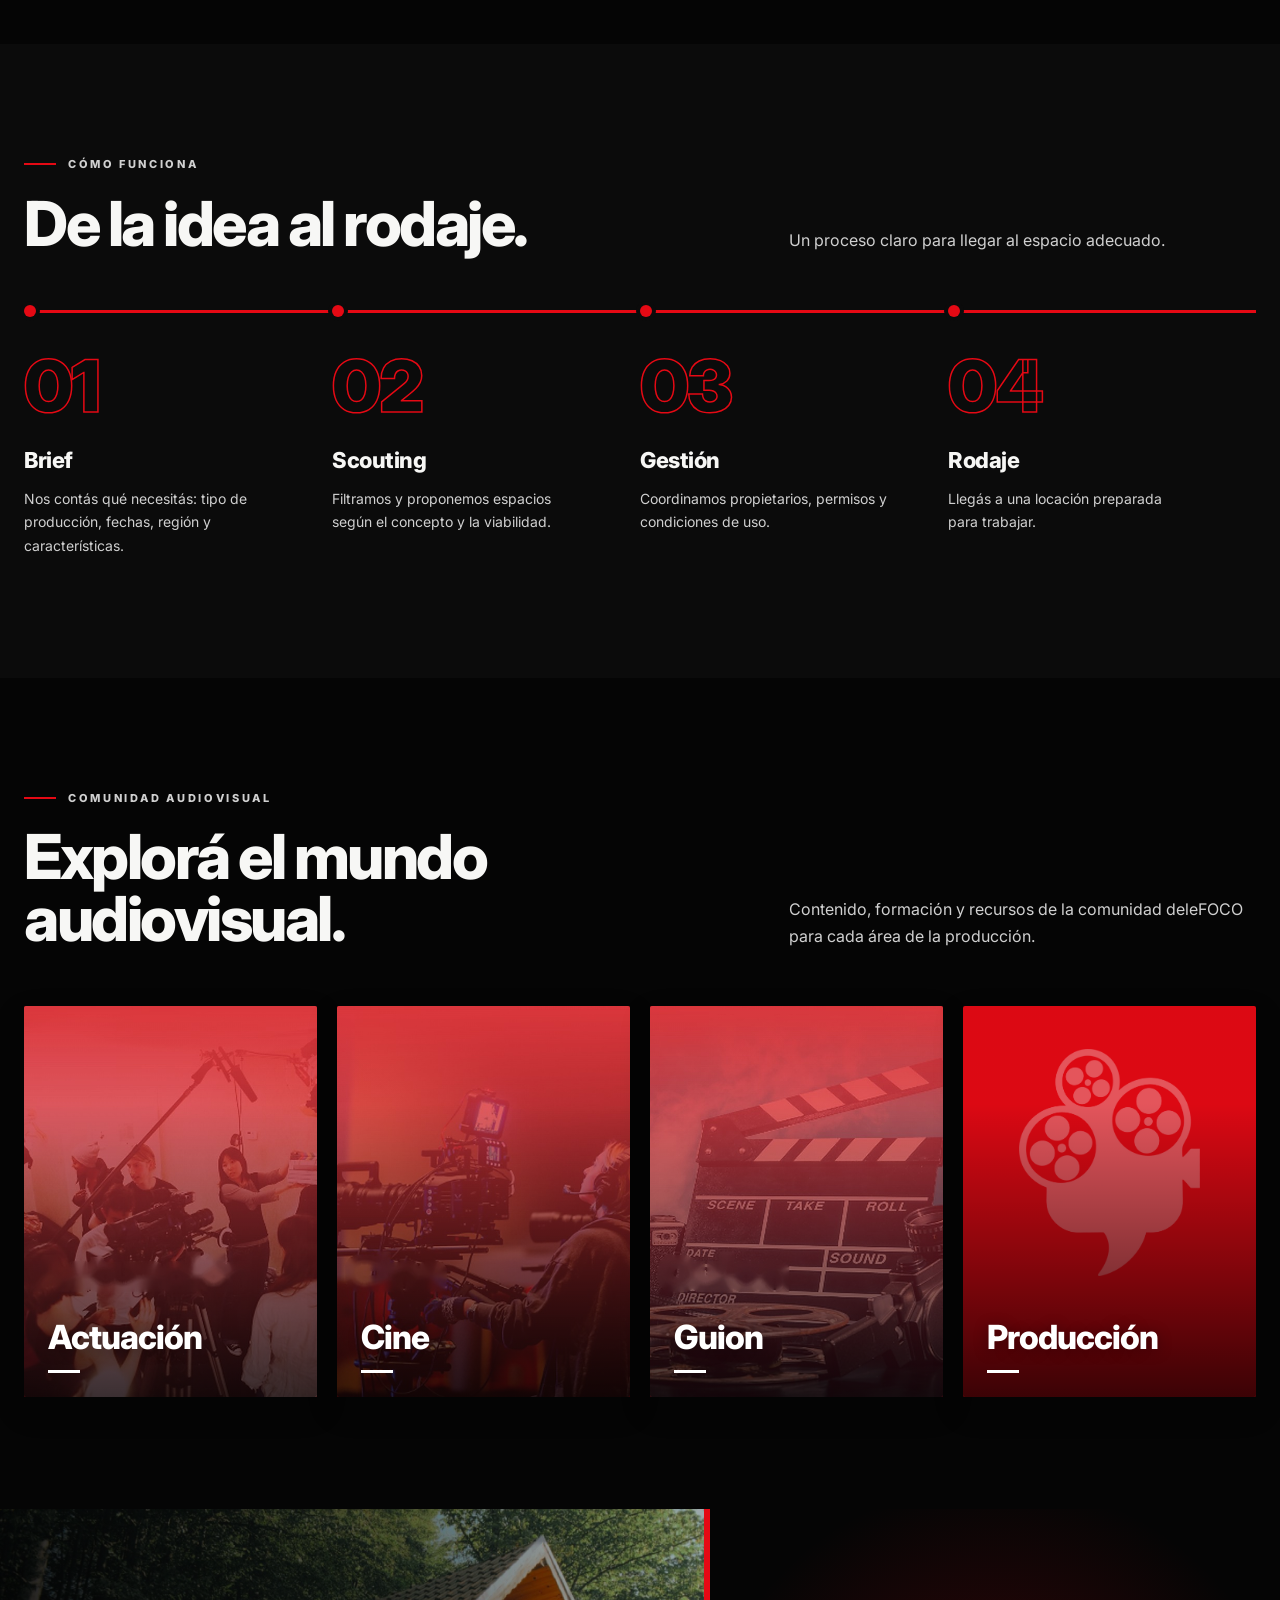
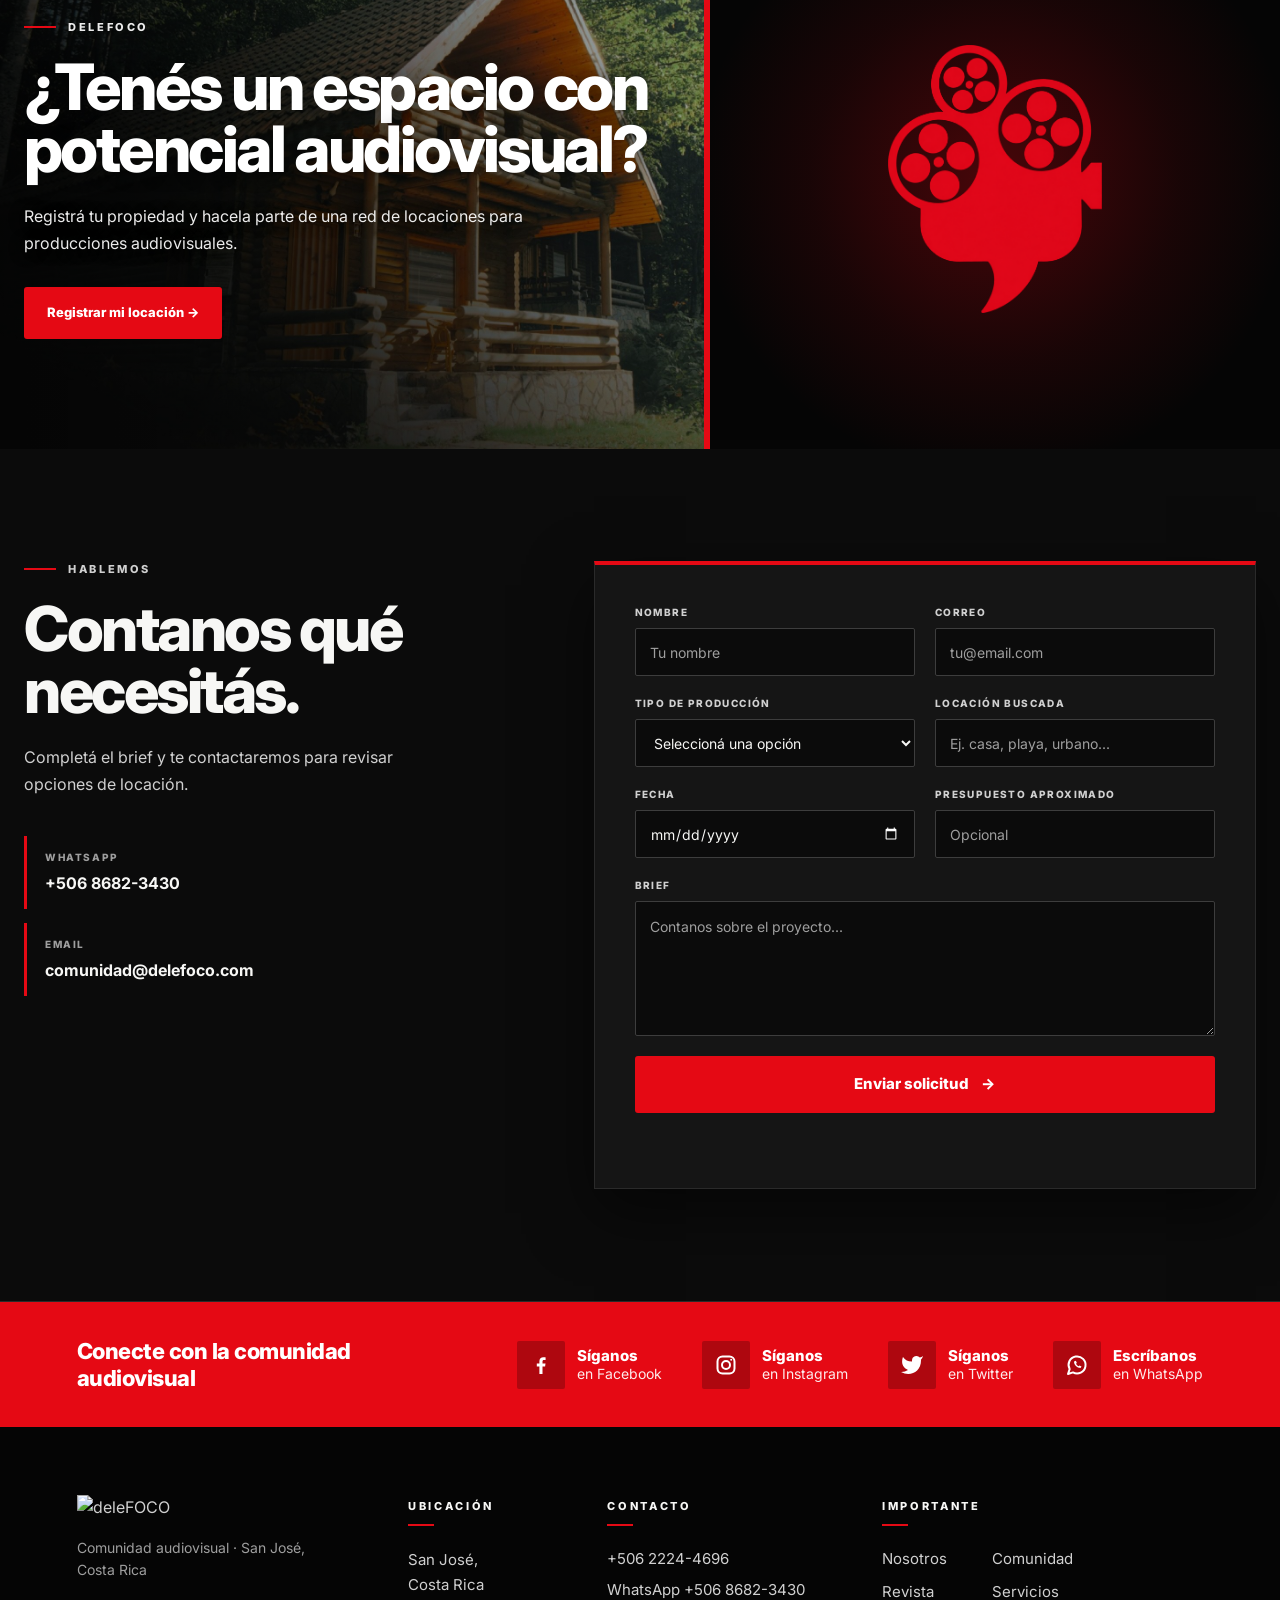
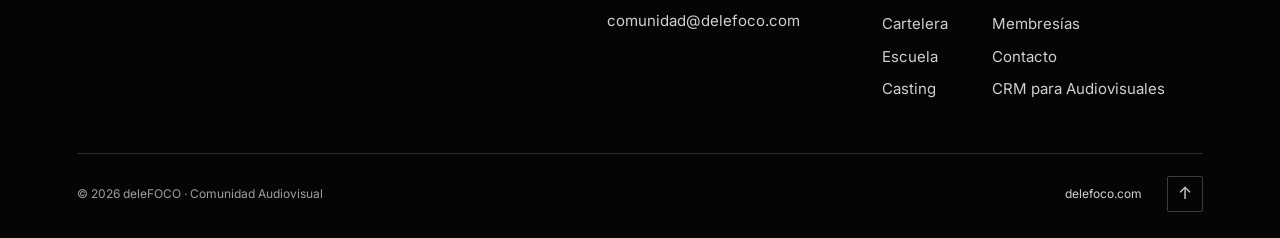
==== commit 58ad914b: "Add files via upload" ====
--- a/index.html
+++ b/index.html
@@ -12,13 +12,14 @@
 </head>
 <body class="mode-b2b theme-dark" data-audience="b2b">
   <header class="topbar">
+  
     <a class="brand" href="#inicio" aria-label="deleFOCO">
-<img
+   <img
   src="https://delefoco.com/uploads/web/logo-delefoco.png"
   alt="deleFOCO"
   class="logo"
 >
-    </a>
+</a>
 
     <nav class="nav">
       <a href="#servicios" data-i18n="navServices">Servicios</a>
@@ -29,11 +30,11 @@
 
     <div class="controls">
       <div class="segmented" role="group" aria-label="Audiencia">
-        
-        <button type="button" class="mode-btn" data-mode="b2b">Empresas</button>
+        <button type="button" class="mode-btn active" data-mode="b2b">Empresas</button>
         <a href="https://particulares-locaciones.vercel.app/">
-        <button type="button" class="mode-btn active" data-mode="b2c">Particulares</button>
- </a>
+        <button type="button" class="mode-btn" data-mode="b2c">Particulares</button>
+        </a>
+   
       </div>
       <div class="mode-status" id="modeStatus" aria-live="polite">
         <span class="mode-status-dot" aria-hidden="true"></span>
@@ -53,12 +54,12 @@
     <div class="mode-transition-card">
       <span class="mode-transition-kicker" data-i18n="audienceLabel">AUDIENCIA</span>
       <div class="mode-transition-route">
-        <span id="transitionFrom">Empresas</span>
+        <span id="transitionFrom">Particulares</span>
         <span class="mode-transition-arrow" aria-hidden="true">→</span>
-        <strong id="transitionTo">Particulares</strong>
+        <strong id="transitionTo">Empresas</strong>
       </div>
       <div class="mode-transition-line"><span></span></div>
-      <p id="transitionText">Actualizando contenido para particulares…</p>
+      <p id="transitionText">Actualizando contenido para empresas…</p>
     </div>
   </div>
 
@@ -66,21 +67,40 @@
     <section class="hero">
       <div class="hero-overlay"></div>
       <div class="hero-grid"></div>
-      <div class="hero-content">
-        <p class="eyebrow" data-i18n="heroEyebrow">LOCACIONES · COSTA RICA</p>
-        <h1 id="heroTitle">El lugar correcto<br><span>para cada historia.</span></h1>
-        <p id="heroText">Encontramos y aseguramos la locación ideal para su producción, coordinando scouting, permisos y viabilidad técnica.</p>
-        <div class="hero-actions">
-          <a class="btn btn-red" href="#contacto" id="heroPrimary">Solicitar locación <span>→</span></a>
-          <a class="btn btn-outline" href="#catalogo" id="heroSecondary">Ver catálogo</a>
-        </div>
-        <div class="hero-meta">
-          <span><b>01</b> <span data-i18n="heroMeta1">Scouting</span></span>
-          <span><b>02</b> <span data-i18n="heroMeta2">Permisos</span></span>
-          <span><b>03</b> <span data-i18n="heroMeta3">Coordinación</span></span>
-        </div>
-      </div>
-      <div class="hero-pin" aria-hidden="true">⌖</div>
+      <div class="hero-flex">
+        <div class="hero-content">
+          <p class="eyebrow" data-i18n="heroEyebrow">LOCACIONES · COSTA RICA</p>
+          <h1 id="heroTitle">El lugar correcto<br><span>para cada historia.</span></h1>
+          <p id="heroText">Encontramos y aseguramos la locación ideal para su producción, coordinando scouting, permisos y viabilidad técnica.</p>
+          <div class="hero-actions">
+            <a class="btn btn-red" href="#contacto" id="heroPrimary">Solicitar locación <span>→</span></a>
+            <a class="btn btn-outline" href="#catalogo" id="heroSecondary">Ver catálogo</a>
+          </div>
+          <div class="hero-meta">
+            <span><b>01</b> <span data-i18n="heroMeta1">Scouting</span></span>
+            <span><b>02</b> <span data-i18n="heroMeta2">Permisos</span></span>
+            <span><b>03</b> <span data-i18n="heroMeta3">Coordinación</span></span>
+          </div>
+        </div>
+
+        <div class="hero-carousel" id="heroCarousel" aria-roledescription="carrusel" aria-label="Locaciones destacadas">
+          <span class="hero-carousel-tag" data-i18n="catalogEyebrow">CATÁLOGO</span>
+          <div class="hero-carousel-track">
+            <div class="hero-carousel-slide active" style="background-image:url('https://delefoco.com/Uploads/Productos/13450_22757-med.jpeg')"></div>
+            <div class="hero-carousel-slide" style="background-image:url('https://delefoco.com/Uploads/Productos/13451_22792-med.jpg')"></div>
+            <div class="hero-carousel-slide" style="background-image:url('https://delefoco.com/Uploads/Productos/13453_22803-med.jpeg')"></div>
+            <div class="hero-carousel-slide" style="background-image:url('https://delefoco.com/Uploads/Productos/13882_63300-med.jpeg')"></div>
+          </div>
+          <button type="button" class="hero-carousel-arrow prev" id="heroCarouselPrev" aria-label="Anterior">‹</button>
+          <button type="button" class="hero-carousel-arrow next" id="heroCarouselNext" aria-label="Siguiente">›</button>
+          <div class="hero-carousel-dots" id="heroCarouselDots" role="tablist" aria-label="Seleccionar imagen">
+            <button type="button" class="active" data-index="0" role="tab" aria-selected="true" aria-label="Imagen 1"></button>
+            <button type="button" data-index="1" role="tab" aria-selected="false" aria-label="Imagen 2"></button>
+            <button type="button" data-index="2" role="tab" aria-selected="false" aria-label="Imagen 3"></button>
+            <button type="button" data-index="3" role="tab" aria-selected="false" aria-label="Imagen 4"></button>
+          </div>
+        </div>
+      </div>
     </section>
 
     <section class="trust-strip">
@@ -88,6 +108,8 @@
       <div><strong>CR</strong><span data-i18n="trustCosta">Costa Rica como destino de producción</span></div>
       <div><strong>360°</strong><span data-i18n="trustSupport">acompañamiento de locación</span></div>
     </section>
+
+    <div class="marquee" aria-hidden="true"><div class="marquee-track"><div class="marquee-group"><span>SCOUTING</span><i>✦</i><span>COSTA RICA</span><i>✦</i><span>deleFOCO</span><i>✦</i><span>AUDIOVISUAL</span><i>✦</i><span>360°</span><i>✦</i><span>LOCACIONES</span><i>✦</i></div><div class="marquee-group"><span>SCOUTING</span><i>✦</i><span>COSTA RICA</span><i>✦</i><span>deleFOCO</span><i>✦</i><span>AUDIOVISUAL</span><i>✦</i><span>360°</span><i>✦</i><span>LOCACIONES</span><i>✦</i></div></div></div>
 
     <section class="section" id="servicios">
       <div class="section-heading">
@@ -153,9 +175,7 @@
     <div class="location-body">
       <h3>Casa antigua de madera en San José</h3>
       <p>San José · Costa Rica</p>
-      <button type="button" class="text-btn" data-location="Casa antigua de madera en San José">
-        Ver locación →
-      </button>
+      <a class="text-btn" href="https://delefoco.com/?action=p&amp;id=13450" target="_blank" rel="noopener" data-location="Casa antigua de madera en San José">Ver locación →</a>
     </div>
   </article>
 
@@ -166,9 +186,7 @@
     <div class="location-body">
       <h3>Playas de Guanacaste</h3>
       <p>Guanacaste · Costa Rica</p>
-      <button type="button" class="text-btn" data-location="Playas de Guanacaste">
-        Ver locación →
-      </button>
+      <a class="text-btn" href="https://delefoco.com/?action=p&amp;id=13451" target="_blank" rel="noopener" data-location="Playas de Guanacaste">Ver locación →</a>
     </div>
   </article>
 
@@ -179,9 +197,7 @@
     <div class="location-body">
       <h3>Caño Negro Wetlands</h3>
       <p>Caño Negro · Costa Rica</p>
-      <button type="button" class="text-btn" data-location="Caño Negro Wetlands">
-        Ver locación →
-      </button>
+      <a class="text-btn" href="https://delefoco.com/?action=p&amp;id=13453" target="_blank" rel="noopener" data-location="Caño Negro Wetlands">Ver locación →</a>
     </div>
   </article>
 
@@ -192,9 +208,7 @@
     <div class="location-body">
       <h3>Casa moderna en San José</h3>
       <p>San José · Costa Rica</p>
-      <button type="button" class="text-btn" data-location="Casa moderna en San José">
-        Ver locación →
-      </button>
+      <a class="text-btn" href="https://delefoco.com/?action=p&amp;id=13882" target="_blank" rel="noopener" data-location="Casa moderna en San José">Ver locación →</a>
     </div>
   </article>
 
@@ -205,9 +219,7 @@
     <div class="location-body">
       <h3>Casa Siglo XIX</h3>
       <p>Costa Rica</p>
-      <button type="button" class="text-btn" data-location="Casa Siglo XIX">
-        Ver locación →
-      </button>
+      <a class="text-btn" href="https://delefoco.com/?action=p&amp;id=13461" target="_blank" rel="noopener" data-location="Casa Siglo XIX">Ver locación →</a>
     </div>
   </article>
 
@@ -218,13 +230,10 @@
     <div class="location-body">
       <h3>Casa en Lourdes</h3>
       <p>Lourdes · Costa Rica</p>
-      <button type="button" class="text-btn" data-location="Casa en Lourdes">
-        Ver locación →
-      </button>
-    </div>
-  </article>
-
-
+      <a class="text-btn" href="https://delefoco.com/?action=p&amp;id=13460" target="_blank" rel="noopener" data-location="Casa en Lourdes">Ver locación →</a>
+    </div>
+  </article>
+  
 
 </div>
     </section>
@@ -242,6 +251,31 @@
         <div class="step"><span>02</span><h3 id="step2Title">Scouting</h3><p id="step2Text">Filtramos y proponemos espacios según el concepto y la viabilidad.</p></div>
         <div class="step"><span>03</span><h3 id="step3Title">Gestión</h3><p id="step3Text">Coordinamos propietarios, permisos y condiciones de uso.</p></div>
         <div class="step"><span>04</span><h3 id="step4Title">Rodaje</h3><p id="step4Text">Llegás a una locación preparada para trabajar.</p></div>
+      </div>
+    </section>
+
+    <section class="section categories" id="comunidad">
+      <div class="section-heading">
+        <div>
+          <p class="eyebrow dark" data-i18n="catsEyebrow">COMUNIDAD AUDIOVISUAL</p>
+          <h2 data-i18n="catsTitle">Explorá el mundo audiovisual.</h2>
+        </div>
+        <p data-i18n="catsIntro">Contenido, formación y recursos de la comunidad deleFOCO para cada área de la producción.</p>
+      </div>
+
+      <div class="cat-grid">
+        <a class="cat-tile cat-acting" href="https://delefoco.com/?action=v&amp;id=20&amp;cid=2053" target="_blank" rel="noopener">
+          <span data-i18n="catActing">Actuación</span>
+        </a>
+        <a class="cat-tile cat-film" href="https://delefoco.com/?action=v&amp;id=20&amp;cid=2051" target="_blank" rel="noopener">
+          <span data-i18n="catFilm">Cine</span>
+        </a>
+        <a class="cat-tile cat-script" href="https://delefoco.com/?action=v&amp;id=20&amp;cid=2050" target="_blank" rel="noopener">
+          <span data-i18n="catScript">Guion</span>
+        </a>
+        <a class="cat-tile cat-production" href="https://delefoco.com/?action=v&amp;id=20&amp;cid=2054" target="_blank" rel="noopener">
+          <span data-i18n="catProduction">Producción</span>
+        </a>
       </div>
     </section>
 
@@ -252,7 +286,13 @@
         <p id="audienceText">Registrá tu propiedad y hacela parte de una red de locaciones para producciones audiovisuales.</p>
         <a class="btn btn-white" href="#contacto" id="audienceCta">Registrar mi locación →</a>
       </div>
-      <div class="audience-visual"><div class="map-grid"></div><div class="big-pin">⌖</div></div>
+      <div class="hero-brand audience-logo">
+        <div class="audience-logo-card">
+          <a class="audience-logo-link" href="https://delefoco.com/locaciones/" target="_blank" rel="noopener" aria-label="Ver locaciones en deleFOCO" title="Ver locaciones en deleFOCO">
+            <img src="logo-delefoco-icono.png" alt="deleFOCO" width="933" height="1169" loading="lazy" decoding="async">
+          </a>
+        </div>
+      </div>
     </section>
 
     <section class="contact-section" id="contacto">
@@ -289,109 +329,101 @@
 
  <footer class="footer-profesional">
 
-  <div class="footer-wrap">
-
-    <!-- LOGO + DESCRIPCIÓN -->
-    <div class="footer-brand-area">
-
-      <a href="#inicio" class="footer-logo-link" aria-label="deleFOCO">
-       <img
-  src="https://delefoco.com/uploads/web/logo-delefoco.png"
-  alt="deleFOCO"
-  class="logo"
->
-    </div>
-
-
-    <!-- UBICACIÓN -->
-    <div class="footer-column">
-
-      <h4 data-i18n="footerLocation">UBICACIÓN</h4>
-
-      <p>
-        San José,<br>
-        Costa Rica
-      </p>
-
-    </div>
-
-
-    <!-- CONTACTO -->
-    <div class="footer-column">
-
-      <h4 data-i18n="footerContact">CONTACTO</h4>
-
-      <a href="tel:+50622244696">
-        +506 2224-4696
-      </a>
-
-      <a
-        href="https://wa.me/50686823430"
-        target="_blank"
-        rel="noopener"
-      >
-        WhatsApp +506 8682-3430
-      </a>
-
-      <a href="mailto:comunidad@delefoco.com">
-        comunidad@delefoco.com
-      </a>
-
-    </div>
-
-
-    <!-- IMPORTANTE -->
-    <div class="footer-column footer-important">
-
-      <h4 data-i18n="footerImportant">IMPORTANTE</h4>
-
-      <div class="footer-links">
-
-        <a href="https://delefoco.com/" target="_blank" rel="noopener" data-i18n="footerUs">Nosotros</a>
-        <a href="https://delefoco.com/" target="_blank" rel="noopener" data-i18n="footerMagazine">Revista</a>
-        <a href="https://delefoco.com/" target="_blank" rel="noopener" data-i18n="footerBillboard">Cartelera</a>
-        <a href="https://delefoco.com/" target="_blank" rel="noopener" data-i18n="footerSchool">Escuela</a>
-        <a href="https://delefoco.com/" target="_blank" rel="noopener" data-i18n="footerCasting">Casting</a>
-
-      </div>
-
-    </div>
-
-
-    <!-- MÁS -->
-    <div class="footer-column footer-important">
-
-      <h4>&nbsp;</h4>
-
-      <div class="footer-links">
-
-        <a href="https://delefoco.com/" target="_blank" rel="noopener" data-i18n="footerCommunityLink">Comunidad</a>
-        <a href="#servicios" data-i18n="footerServices">Servicios</a>
-        <a href="https://delefoco.com/" target="_blank" rel="noopener" data-i18n="footerMemberships">Membresías</a>
-        <a href="#contacto">Contacto</a>
-        <a href="https://delefoco.com/" target="_blank" rel="noopener" data-i18n="footerCRM">CRM para Audiovisuales</a>
-
-      </div>
-
-    </div>
-
+  <!-- ===== BANDA ROJA: REDES SOCIALES ===== -->
+  <div class="footer-social">
+    <div class="footer-social-inner">
+
+      <h3 data-i18n="footerSocialTitle">Conecte con la comunidad audiovisual</h3>
+
+      <div class="social-list">
+
+        <!-- Direcciones de las redes sociales -->
+        <a class="social-item" href="https://www.facebook.com/delefoco" target="_blank" rel="noopener" aria-label="Facebook">
+          <span class="social-icon" aria-hidden="true">
+            <svg viewBox="0 0 24 24" fill="currentColor"><path d="M13.5 21v-7.5h2.6l.4-3h-3V8.6c0-.9.3-1.5 1.5-1.5h1.6V4.4c-.3 0-1.2-.1-2.3-.1-2.3 0-3.9 1.4-3.9 4v2.2H7.8v3h2.6V21h3.1z"/></svg>
+          </span>
+          <span class="social-text"><strong data-i18n="footerFollow">Síganos</strong><span data-i18n="footerOnFacebook">en Facebook</span></span>
+        </a>
+
+        <a class="social-item" href="https://www.instagram.com/delefoco/" target="_blank" rel="noopener" aria-label="Instagram">
+          <span class="social-icon" aria-hidden="true">
+            <svg viewBox="0 0 24 24" fill="none" stroke="currentColor" stroke-width="2"><rect x="3.5" y="3.5" width="17" height="17" rx="5"/><circle cx="12" cy="12" r="4"/><circle cx="17.2" cy="6.8" r="1" fill="currentColor" stroke="none"/></svg>
+          </span>
+          <span class="social-text"><strong data-i18n="footerFollow">Síganos</strong><span data-i18n="footerOnInstagram">en Instagram</span></span>
+        </a>
+
+        <a class="social-item" href="https://twitter.com/delefoco" target="_blank" rel="noopener" aria-label="Twitter">
+          <span class="social-icon" aria-hidden="true">
+            <svg viewBox="0 0 24 24" fill="currentColor"><path d="M23 3a10.9 10.9 0 0 1-3.14 1.53 4.48 4.48 0 0 0-7.86 3v1A10.66 10.66 0 0 1 3 4s-4 9 5 13a11.64 11.64 0 0 1-7 2c9 5 20 0 20-11.5a4.5 4.5 0 0 0-.08-.83A7.72 7.72 0 0 0 23 3z"/></svg>
+          </span>
+          <span class="social-text"><strong data-i18n="footerFollow">Síganos</strong><span data-i18n="footerOnTwitter">en Twitter</span></span>
+        </a>
+
+        <a class="social-item" href="https://api.whatsapp.com/send/?phone=50686823430&amp;text&amp;type=phone_number&amp;app_absent=0" target="_blank" rel="noopener" aria-label="WhatsApp">
+          <span class="social-icon" aria-hidden="true">
+            <svg viewBox="0 0 24 24" fill="none" stroke="currentColor" stroke-width="2" stroke-linejoin="round"><path d="M3 21l1.65-4.9A8.5 8.5 0 1 1 8 19.4L3 21z"/><path d="M9 8.5c0 3.5 3 6.5 6.5 6.5l1-1.5-2-1-1 .7c-1-.4-2-1.4-2.4-2.4l.7-1-1-2L9 8.5z" fill="currentColor" stroke="none"/></svg>
+          </span>
+          <span class="social-text"><strong data-i18n="footerWriteUs">Escríbanos</strong><span data-i18n="footerOnWhatsApp">en WhatsApp</span></span>
+        </a>
+
+      </div>
+    </div>
   </div>
 
 
-  <!-- BARRA FINAL -->
-
-  <div class="footer-bottom">
-
-    <span data-i18n="footerBottom">© 2026 deleFOCO · Comunidad Audiovisual</span>
-
-    <div class="footer-bottom-links">
-      <a href="https://delefoco.com/" target="_blank" rel="noopener">
-        delefoco.com
-      </a>
-
-      <a href="#inicio" aria-label="Volver arriba">
-        ↑
-      </a>
+  <!-- ===== CUERPO DEL FOOTER ===== -->
+  <div class="footer-main">
+
+    <div class="footer-wrap">
+
+      <!-- LOGO + DESCRIPCIÓN -->
+      <div class="footer-brand-area">
+        <a href="#inicio" class="footer-logo-link" aria-label="deleFOCO">
+          <img src="https://delefoco.com/uploads/web/logo-delefoco.png" alt="deleFOCO" class="logo footer-logo-img">
+        </a>
+        <p id="footerText">Comunidad audiovisual · San José, Costa Rica</p>
+      </div>
+
+      <!-- UBICACIÓN -->
+      <div class="footer-column">
+        <h4 data-i18n="footerLocation">UBICACIÓN</h4>
+        <p>San José,<br>Costa Rica</p>
+      </div>
+
+      <!-- CONTACTO -->
+      <div class="footer-column">
+        <h4 data-i18n="footerContact">CONTACTO</h4>
+        <a href="tel:+50622244696">+506 2224-4696</a>
+        <a href="https://wa.me/50686823430" target="_blank" rel="noopener">WhatsApp +506 8682-3430</a>
+        <a href="mailto:comunidad@delefoco.com">comunidad@delefoco.com</a>
+      </div>
+
+      <!-- IMPORTANTE (dos columnas de enlaces) -->
+      <div class="footer-column footer-important">
+        <h4 data-i18n="footerImportant">IMPORTANTE</h4>
+        <div class="footer-links footer-links-2col">
+          <a href="https://delefoco.com/" target="_blank" rel="noopener" data-i18n="footerUs">Nosotros</a>
+          <a href="https://delefoco.com/" target="_blank" rel="noopener" data-i18n="footerMagazine">Revista</a>
+          <a href="https://delefoco.com/" target="_blank" rel="noopener" data-i18n="footerBillboard">Cartelera</a>
+          <a href="https://delefoco.com/" target="_blank" rel="noopener" data-i18n="footerSchool">Escuela</a>
+          <a href="https://delefoco.com/" target="_blank" rel="noopener" data-i18n="footerCasting">Casting</a>
+          <a href="https://delefoco.com/" target="_blank" rel="noopener" data-i18n="footerCommunityLink">Comunidad</a>
+          <a href="#servicios" data-i18n="footerServices">Servicios</a>
+          <a href="https://delefoco.com/" target="_blank" rel="noopener" data-i18n="footerMemberships">Membresías</a>
+          <a href="#contacto" data-i18n="navContact">Contacto</a>
+          <a href="https://delefoco.com/" target="_blank" rel="noopener" data-i18n="footerCRM">CRM para Audiovisuales</a>
+        </div>
+      </div>
+
+    </div>
+
+    <!-- BARRA FINAL -->
+    <div class="footer-bottom">
+      <span data-i18n="footerBottom">© 2026 deleFOCO · Comunidad Audiovisual</span>
+      <div class="footer-bottom-links">
+        <a href="https://delefoco.com/" target="_blank" rel="noopener">delefoco.com</a>
+        <a href="#inicio" aria-label="Volver arriba">↑</a>
+      </div>
     </div>
 
   </div>
--- a/styles.css
+++ b/styles.css
@@ -1,857 +1,643 @@
+/* =====================================================================
+   deleFOCO · Locaciones — REDISEÑO VISUAL
+   Paleta de marca: rojo #e50914 · blanco · negro
+   Dirección: "póster de cine" — tipografía condensada, cortes rectos,
+   bloques de rojo sólido, encuadre de cámara en el carrusel.
+   Compatible con el cambio de tema (body.theme-dark / body.theme-light),
+   el cambio de idioma y el selector de audiencia (sin cambios en HTML/JS).
+   ===================================================================== */
+
+/* ---------- 1. Variables ---------- */
 :root{
-  --black:#070707;--black2:#111;--white:#f7f7f5;--muted:#a5a5a5;--red:#e50914;--red2:#ff2b35;
-  --line:#262626;--paper:#f1f1ed;--max:1240px;
-}
-body.mode-b2b,body.mode-b2c{--red:#e50914;--red2:#ff2b35}
+  --red:#e50914;--red-2:#ff2b35;--red-deep:#9d0008;
+  --display:Inter,system-ui,-apple-system,"Segoe UI",Arial,sans-serif;
+  --sans:Inter,system-ui,-apple-system,"Segoe UI",Arial,sans-serif;
+  --max:1240px;--bar-h:78px;
+  --gutter:max(24px,calc((100vw - var(--max))/2));
+  --ease:cubic-bezier(.22,1,.36,1);
+}
+/* Oscuro (por defecto) */
+body,body.theme-dark{
+  color-scheme:dark;
+  --bg:#0b0b0b;--alt:#050505;--surface:#151515;--surface-2:#1d1d1d;
+  --ink:#f7f7f5;--ink-soft:#d0d0d0;--ink-mute:#9e9e9e;
+  --line:#2a2a2a;--line-2:#3d3d3d;
+  --accent-text:#ff4d55;
+  --bar-bg:rgba(8,8,8,.86);
+  --band-bg:#f7f7f5;--band-ink:#0b0b0b;
+  --grid-line:rgba(255,255,255,.05);
+  --shadow:0 24px 60px rgba(0,0,0,.5);
+  --footer-bg:#050505;
+}
+/* Claro */
 body.theme-light{
-  --black:#171717;--black2:#242424;--white:#111;--muted:#666;--line:#d7d7d2;--paper:#f5f5f1;
-}
-body.theme-dark{
-  --black:#f7f7f5;--black2:#111;--white:#f7f7f5;--muted:#aaa;--line:#2b2b2b;--paper:#0b0b0b;
-}
-*{box-sizing:border-box}html{scroll-behavior:smooth}body{margin:0;font-family:Inter,Arial,sans-serif;color:var(--black);background:var(--paper)}
-a{text-decoration:none;color:inherit}button,input,select,textarea{font:inherit}
-.topbar{height:78px;background:#070707;color:#fff;display:flex;align-items:center;gap:28px;padding:0 max(22px,calc((100vw - var(--max))/2));position:sticky;top:0;z-index:50;border-bottom:1px solid #222}
-.brand{font-size:21px;font-weight:900;letter-spacing:-1px;white-space:nowrap}.brand span:last-child span,.footer-brand span:last-child{color:var(--red)}.brand-mark{color:var(--red);font-size:16px;margin-right:6px}
-.nav{display:flex;gap:22px;margin-left:auto}.nav a{font-size:13px;color:#ccc}.nav a:hover{color:#fff}
-.controls{display:flex;align-items:center;gap:8px}.segmented{display:flex;border:1px solid #3a3a3a;border-radius:999px;padding:3px}.segmented button{border:0;background:transparent;color:#aaa;padding:6px 9px;border-radius:999px;font-size:11px;font-weight:800;cursor:pointer}.segmented button.active{background:#fff;color:#000}.controls .segmented:first-child button.active{background:var(--red);color:#fff}
-.header-cta{background:var(--red);padding:11px 15px;font-size:12px;font-weight:800;border-radius:3px;margin-left:5px}
-.color-toggle{height:34px;border:1px solid #555;border-radius:999px;background:#fff;color:#111;font-size:11px;font-weight:800;line-height:1;cursor:pointer;padding:0 11px;display:inline-flex;align-items:center;justify-content:center;gap:6px;transition:.2s}.color-toggle:hover{transform:translateY(-1px);border-color:var(--red);box-shadow:0 3px 10px rgba(0,0,0,.12)}.color-toggle-icon{font-size:15px;line-height:1}.color-toggle-text{letter-spacing:.2px}
+  color-scheme:light;
+  --bg:#f8f8f5;--alt:#ecece7;--surface:#ffffff;--surface-2:#f1f1ed;
+  --ink:#0b0b0b;--ink-soft:#494949;--ink-mute:#6e6e6e;
+  --line:#dcdcd5;--line-2:#c2c2ba;
+  --accent-text:#c8070f;
+  --bar-bg:rgba(248,248,245,.9);
+  --band-bg:#0b0b0b;--band-ink:#f7f7f5;
+  --grid-line:rgba(0,0,0,.06);
+  --shadow:0 24px 60px rgba(0,0,0,.14);
+  --footer-bg:#ffffff;
+}
+
+/* ---------- 2. Base ---------- */
+*{box-sizing:border-box}
+html{scroll-behavior:smooth;scroll-padding-top:92px}
+body{
+  margin:0;font-family:var(--sans);line-height:1.5;
+  color:var(--ink);background:var(--bg);
+  -webkit-font-smoothing:antialiased;-moz-osx-font-smoothing:grayscale;text-rendering:optimizeLegibility;
+  transition:background-color .4s ease,color .4s ease;
+}
+a{color:inherit;text-decoration:none}
+img{max-width:100%}
+button,input,select,textarea{font:inherit}
+::selection{background:var(--red);color:#fff}
+h1,h2,h3,h4{margin:0}
+h1,h2{font-weight:800;text-transform:none;text-wrap:balance}
+p{text-wrap:pretty}
+:where(a,button,input,select,textarea):focus-visible{outline:3px solid var(--red);outline-offset:3px}
+
+.eyebrow{
+  display:flex;align-items:center;gap:12px;margin:0 0 20px;
+  font-size:11px;font-weight:800;letter-spacing:.24em;text-transform:uppercase;color:var(--ink-soft);
+}
+.eyebrow:before{content:"";flex:none;width:32px;height:2px;background:var(--red)}
+
+/* ---------- 3. Botones ---------- */
+.btn{
+  position:relative;overflow:hidden;
+  display:inline-flex;align-items:center;justify-content:center;gap:12px;
+  padding:15px 22px;border:1px solid transparent;border-radius:3px;
+  font-weight:800;font-size:13px;cursor:pointer;
+  transition:background-color .25s ease,color .25s ease,border-color .25s ease,transform .25s ease,box-shadow .25s ease;
+}
+.btn span{transition:transform .25s ease}
+.btn:hover span{transform:translateX(4px)}
+.btn:active{transform:translateY(0);box-shadow:none}
+.btn-red{background:var(--red);color:#fff}
+.btn-red:hover{background:var(--red-2);transform:translateY(-2px);box-shadow:0 12px 28px rgba(229,9,20,.4)}
+.btn-outline{border-color:var(--line-2);color:var(--ink)}
+.btn-outline:hover{border-color:var(--ink);transform:translateY(-2px)}
+.btn-white{background:#fff;color:#000}
+.btn-white:hover{transform:translateY(-2px);box-shadow:0 12px 28px rgba(0,0,0,.3)}
+.btn-red:after,.btn-white:after{
+  content:"";position:absolute;top:0;left:-120%;width:60%;height:100%;pointer-events:none;
+  background:linear-gradient(100deg,transparent,rgba(255,255,255,.35),transparent);transform:skewX(-20deg);transition:left .7s ease;
+}
+.btn-red:hover:after,.btn-white:hover:after{left:140%}
+.btn:focus-visible{outline-color:var(--ink)}
+
+/* ---------- 4. Cabecera y menú (mismo estilo que la página de Particulares) ---------- */
+.topbar{
+  position:sticky;top:0;z-index:50;height:var(--bar-h);
+  display:flex;align-items:center;gap:28px;padding:0 max(22px,calc((100vw - var(--max))/2));
+  background:#070707;color:#fff;border-bottom:1px solid #222;box-shadow:0 8px 28px rgba(0,0,0,.14);
+  transition:box-shadow .3s ease,background-color .4s ease,color .4s ease,border-color .4s ease;
+}
+.topbar.is-scrolled{box-shadow:0 8px 28px rgba(0,0,0,.28)}
+.brand{display:inline-flex;align-items:center;gap:10px;flex:none;color:#fff}
+.logo{display:block;width:180px;height:auto;object-fit:contain}
+.nav{display:flex;gap:22px;margin-left:auto}
+.nav a{position:relative;padding:6px 0;font-size:13px;color:#ccc;transition:color .25s ease}
+.nav a:hover{color:#fff}
+.nav a:after{content:"";position:absolute;left:0;right:0;bottom:0;height:2px;background:var(--red);transform:scaleX(0);transform-origin:left;transition:transform .3s ease}
+.nav a:hover:after,.nav a:focus-visible:after{transform:scaleX(1)}
+
+.controls{display:flex;align-items:center;gap:8px}
+.segmented{display:flex;border:1px solid #3a3a3a;border-radius:999px;padding:3px}
+.segmented a{display:flex}
+.segmented button{border:0;background:transparent;color:#aaa;padding:6px 9px;border-radius:999px;font-size:11px;font-weight:800;cursor:pointer}
+.segmented button.active{background:#fff;color:#000}
+.controls .segmented:first-child button.active{background:var(--red);color:#fff}
+
+.mode-status{
+  display:inline-flex;align-items:center;gap:7px;white-space:nowrap;min-height:30px;
+  padding:5px 10px;border:1px solid #454545;border-radius:999px;background:#111;color:#d0d0d0;
+  font-size:9px;letter-spacing:.7px;text-transform:uppercase;transition:all .25s ease;
+}
+.mode-status-label{opacity:.7}
+.mode-status strong{color:#fff;font-size:9px}
+.mode-status-dot{width:7px;height:7px;border-radius:50%;background:var(--red);box-shadow:0 0 0 0 rgba(229,9,20,.55)}
+.mode-status.is-changing .mode-status-dot{animation:statusPulse .75s ease-in-out infinite}
+
+.color-toggle{
+  display:inline-flex;align-items:center;justify-content:center;gap:6px;
+  height:34px;padding:0 11px;border:1px solid #555;border-radius:999px;background:#fff;color:#111;cursor:pointer;
+  font-size:11px;font-weight:800;line-height:1;transition:.2s;
+}
+.color-toggle:hover{transform:translateY(-1px);border-color:var(--red);box-shadow:0 3px 10px rgba(0,0,0,.12)}
+.color-toggle-icon{font-size:15px;line-height:1}
+.color-toggle-text{letter-spacing:.2px}
+.header-cta{
+  margin-left:5px;padding:11px 15px;border-radius:3px;background:var(--red);color:#fff;white-space:nowrap;
+  font-size:12px;font-weight:800;transition:background-color .25s ease,transform .25s ease,box-shadow .25s ease;
+}
+.header-cta:hover{background:var(--red-2);transform:translateY(-1px);box-shadow:0 10px 24px rgba(229,9,20,.35)}
+
+/* Menú en modo oscuro */
 body.theme-dark .color-toggle{background:#171717;color:#fff;border-color:#555}
-.hero{min-height:670px;position:relative;background:linear-gradient(110deg,#050505 0%,#111 46%,#181818 100%);color:#fff;overflow:hidden;display:flex;align-items:center}
-.hero:after{content:"";position:absolute;inset:0;background:
- radial-gradient(circle at 78% 35%,rgba(229,9,20,.35),transparent 22%),
- linear-gradient(120deg,transparent 55%,rgba(255,255,255,.05) 55%,transparent 56%);pointer-events:none}
-.hero-overlay{position:absolute;inset:0;background-image:linear-gradient(rgba(255,255,255,.03) 1px,transparent 1px),linear-gradient(90deg,rgba(255,255,255,.03) 1px,transparent 1px);background-size:50px 50px;mask-image:linear-gradient(to right,#000,transparent)}
-.hero-content{position:relative;z-index:2;width:min(780px,var(--max));margin:0 auto;padding:90px 28px}.eyebrow{font-size:11px;font-weight:900;letter-spacing:2.5px;color:#ddd;margin:0 0 18px}.eyebrow.dark{color:#8b8b8b}
-h1{font-size:clamp(48px,7vw,92px);line-height:.95;letter-spacing:-5px;margin:0 0 28px;max-width:900px}h1 span{color:var(--red)}.hero-content>p:not(.eyebrow){max-width:600px;color:#c6c6c6;font-size:17px;line-height:1.7}
-.hero-actions{display:flex;gap:10px;margin:30px 0}.btn{display:inline-flex;align-items:center;justify-content:center;gap:12px;padding:15px 20px;border:1px solid transparent;border-radius:3px;font-weight:800;font-size:13px;cursor:pointer;transition:.2s}.btn-red{background:var(--red);color:#fff}.btn-red:hover{background:var(--red2);transform:translateY(-1px)}.btn-outline{border-color:#666;color:#fff}.btn-outline:hover{border-color:#fff}.btn-white{background:#fff;color:#000}
-.hero-meta{display:flex;gap:30px;color:#777;font-size:11px;text-transform:uppercase;letter-spacing:1px}.hero-meta b{color:#fff;margin-right:5px}.hero-pin{position:absolute;right:10%;bottom:9%;font-size:220px;line-height:1;color:rgba(229,9,20,.12);z-index:1}
-.trust-strip{background:var(--red);color:#fff;display:grid;grid-template-columns:repeat(3,1fr);padding:24px max(28px,calc((100vw - var(--max))/2));gap:20px}.trust-strip div{display:flex;align-items:baseline;gap:12px}.trust-strip strong{font-size:25px}.trust-strip span{font-size:11px;text-transform:uppercase;letter-spacing:1px;opacity:.85}
-.section{padding:100px max(28px,calc((100vw - var(--max))/2))}.section-heading{display:grid;grid-template-columns:1.2fr .8fr;gap:60px;align-items:end;margin-bottom:55px}.section-heading h2,.contact-section h2{font-size:clamp(38px,5vw,62px);line-height:1;letter-spacing:-3px;margin:0}.section-heading>p{color:#666;line-height:1.7;margin:0;max-width:480px}
-.service-grid{display:grid;grid-template-columns:repeat(4,1fr);border-top:1px solid #ccc}.service-card{padding:30px 25px 25px;border-right:1px solid #ccc;position:relative;min-height:300px}.service-card:last-child{border-right:0}.service-number{font-size:11px;font-weight:900;color:var(--red)}.icon{font-size:38px;margin:45px 0 20px;color:var(--red)}.service-card h3{font-size:18px;margin:0 0 12px}.service-card p{font-size:13px;line-height:1.7;color:#686868;margin:0}
-.catalog-section{background:#080808;color:#fff;padding:100px max(28px,calc((100vw - var(--max))/2))}.section-heading.light>p{color:#8d8d8d}.filters{display:flex;gap:8px;flex-wrap:wrap;margin-bottom:28px}.filter{background:#151515;color:#aaa;border:1px solid #292929;padding:10px 15px;border-radius:999px;font-size:11px;font-weight:800;cursor:pointer}.filter.active,.filter:hover{background:var(--red);color:#fff;border-color:var(--red)}
-.location-grid{
-  display:grid;
-  grid-template-columns:repeat(3,1fr);
-  gap:15px
-}
-
-.location-card{
-  background:#121212;
-  border:1px solid #242424;
-  overflow:hidden
-}
-
-.location-image{
-  height:260px;
-  background-size:cover;
-  background-position:center;
-  position:relative
-}
-
-.location-image:after{
-  content:"";
-  position:absolute;
-  inset:0;
-  background:linear-gradient(0deg,rgba(0,0,0,.55),transparent 55%)
-}
-
-.location-image span{
-  position:absolute;
-  z-index:1;
-  left:15px;
-  bottom:15px;
-  background:var(--red);
-  padding:6px 9px;
-  font-size:9px;
-  text-transform:uppercase;
-  font-weight:900
-}
-
-/* NUEVAS IMÁGENES */
-.img-1{
-  background-image:url("https://delefoco.com/Uploads/Productos/13450_22757-med.jpeg")
-}
-
-.img-2{
-  background-image:url("https://delefoco.com/Uploads/Productos/13451_22792-med.jpg")
-}
-
-.img-3{
-  background-image:url("https://delefoco.com/Uploads/Productos/13453_22803-med.jpeg")
-}
-
-.img-4{
-  background-image:url("https://delefoco.com/Uploads/Productos/13882_63300-med.jpeg")
-}
-
-.img-5{
-  background-image:url("https://delefoco.com/Uploads/Productos/13461_22863-med.jpeg")
-}
-
-.img-6{
-  background-image:url("https://delefoco.com/Uploads/Productos/13460_22857-med.jpeg")
-}
-
-.location-body{
-  padding:19px
-}
-
-.location-body h3{
-  font-size:17px;
-  margin:0 0 7px
-}
-
-.location-body p{
-  font-size:11px;
-  color:#888;
-  margin:0 0 16px
-}
-
-.text-btn{
-  border:0;
-  background:none;
-  color:#fff;
-  padding:0;
-  font-size:11px;
-  font-weight:800;
-  cursor:pointer
-}
-
-.text-btn:hover{
-  color:var(--red)
-}
-.process{background:#fff}.timeline{display:grid;grid-template-columns:repeat(4,1fr);border-top:1px solid #ccc}.step{padding:28px 22px 0;border-right:1px solid #ccc}.step:last-child{border-right:0}.step>span{display:block;color:var(--red);font-size:12px;font-weight:900;margin-bottom:45px}.step h3{font-size:22px;margin:0 0 10px}.step p{color:#666;font-size:13px;line-height:1.7}
-.audience-section{background:var(--red);color:#fff;display:grid;grid-template-columns:1fr 1fr;min-height:470px}.audience-copy{padding:90px max(28px,calc((100vw - var(--max))/2)) 90px max(28px,calc((100vw - var(--max))/2));padding-right:40px}.audience-copy h2{font-size:clamp(38px,5vw,68px);line-height:.98;letter-spacing:-3px;margin:0 0 20px}.audience-copy>p:not(.eyebrow){color:#ffd8da;line-height:1.7;max-width:550px;margin-bottom:28px}.audience-visual{position:relative;overflow:hidden;background:#101010;min-height:470px}.map-grid{position:absolute;inset:0;background-image:linear-gradient(rgba(255,255,255,.08) 1px,transparent 1px),linear-gradient(90deg,rgba(255,255,255,.08) 1px,transparent 1px);background-size:70px 70px;transform:rotate(-8deg) scale(1.2)}.big-pin{position:absolute;left:50%;top:50%;transform:translate(-50%,-55%);font-size:170px;color:var(--red)}
-.contact-section{padding:100px max(28px,calc((100vw - var(--max))/2));display:grid;grid-template-columns:.8fr 1.2fr;gap:80px;background:#fff}.contact-intro>p:not(.eyebrow){color:#666;line-height:1.7;max-width:450px}.contact-info{margin-top:35px;display:grid;gap:18px}.contact-info div{display:flex;flex-direction:column;gap:5px}.contact-info span{font-size:10px;text-transform:uppercase;letter-spacing:1px;color:#999}.contact-info strong{font-size:14px}
-.lead-form{display:grid;grid-template-columns:1fr 1fr;gap:18px}.lead-form label{display:flex;flex-direction:column;gap:8px;font-size:10px;font-weight:800;text-transform:uppercase;letter-spacing:1px}.lead-form input,.lead-form select,.lead-form textarea{border:1px solid #ccc;background:#f8f8f6;padding:13px;border-radius:2px;outline:0;font-size:13px;text-transform:none;letter-spacing:0}.lead-form input:focus,.lead-form select:focus,.lead-form textarea:focus{border-color:#111}.full{grid-column:1/-1}.form-status{font-size:12px;color:var(--red);margin:0}
-footer{background:#070707;color:#aaa;padding:35px max(28px,calc((100vw - var(--max))/2));display:flex;align-items:center;gap:25px;font-size:11px}.footer-brand{font-weight:900;font-size:18px;color:#fff}.footer-links{margin-left:auto;display:flex;gap:20px}.footer-links a:hover{color:#fff}
-.modal{position:fixed;inset:0;background:rgba(0,0,0,.75);z-index:100;display:none;align-items:center;justify-content:center;padding:20px}.modal.open{display:flex}.modal-box{background:#fff;max-width:600px;width:100%;padding:45px;position:relative}.modal-box h2{font-size:44px;letter-spacing:-2px;margin:0 0 15px}.modal-box p:not(.eyebrow){color:#666;line-height:1.7}.modal-close{position:absolute;right:16px;top:12px;border:0;background:none;font-size:30px;cursor:pointer}
-
-@media(max-width:1050px){.nav{display:none}.service-grid{grid-template-columns:1fr 1fr}.location-grid{grid-template-columns:1fr 1fr}.section-heading{grid-template-columns:1fr}.contact-section{grid-template-columns:1fr}.audience-section{grid-template-columns:1fr}.audience-copy{padding:80px 28px}.audience-visual{min-height:300px}.controls .header-cta{display:none}}
-@media(max-width:700px){.topbar{height:auto;min-height:68px;padding:12px 15px;flex-wrap:wrap}.controls{margin-left:auto}.hero-content{padding:90px 20px}.hero{min-height:640px}h1{letter-spacing:-3px}.hero-meta{gap:14px;flex-wrap:wrap}.trust-strip{grid-template-columns:1fr}.service-grid,.location-grid,.timeline{grid-template-columns:1fr}.service-card,.step{border-right:0;border-bottom:1px solid #ccc}.location-image{height:220px}.lead-form{grid-template-columns:1fr}.full{grid-column:auto}.contact-section,.section,.catalog-section{padding-left:20px;padding-right:20px}.footer-links{margin-left:auto}.hero-pin{right:-8%;font-size:150px}}
-.footer-profesional {
-  width: 100%;
-  background: #f3f3f0;
-  color: #172b2d;
-  padding: 65px 6% 25px;
-  box-sizing: border-box;
-}
-
-.footer-wrap {
-  width: 100%;
-  max-width: 1400px;
-  margin: 0 auto;
-
-  display: grid;
-
-  /*
-    Todo queda acostado horizontalmente
-  */
-  grid-template-columns:
-    2.1fr
-    0.8fr
-    1.2fr
-    1fr
-    1fr;
-
-  gap: 45px;
-
-  align-items: start;
-}
-
-
-/* =================================
-   LOGO
-================================= */
-
-.footer-brand-area {
-  padding-right: 30px;
-}
-
-.footer-logo-link {
-  display: inline-flex;
-  align-items: center;
-  gap: 13px;
-
-  color: #172b2d;
-  text-decoration: none;
-}
-
-.footer-logo {
-  width: 58px;
-  height: 58px;
-  object-fit: contain;
-}
-
-.footer-logo-text {
-  font-size: 37px;
-  font-weight: 300;
-  letter-spacing: -1.5px;
-  line-height: 1;
-}
-
-.footer-logo-text span {
-  font-weight: 800;
-}
-
-.footer-brand-area > p {
-  margin: 20px 0 0;
-
-  color: #617173;
-
-  font-size: 16px;
-  letter-spacing: .2px;
-}
-
-
-/* =================================
-   COLUMNAS
-================================= */
-
-.footer-column {
-  min-width: 0;
-}
-
-.footer-column h4 {
-  margin: 3px 0 20px;
-
-  color: #172b2d;
-
-  font-size: 11px;
-  font-weight: 800;
-
-  letter-spacing: 2.5px;
-}
-
-.footer-column p {
-  margin: 0;
-
-  color: #617173;
-
-  font-size: 16px;
-  line-height: 1.65;
-}
-
-
-/* =================================
-   CONTACTO
-================================= */
-
-.footer-column > a {
-  display: block;
-
-  margin-bottom: 9px;
-
-  color: #617173;
-
-  font-size: 15px;
-  line-height: 1.45;
-
-  text-decoration: none;
-
-  transition:
-    color .2s ease,
-    transform .2s ease;
-}
-
-.footer-column > a:hover {
-  color: #e6383f;
-  transform: translateX(3px);
-}
-
-
-/* =================================
-   ENLACES
-================================= */
-
-.footer-links {
-  display: flex;
-  flex-direction: column;
-  gap: 9px;
-}
-
-.footer-links a {
-  position: relative;
-
-  width: fit-content;
-
-  color: #617173;
-
-  font-size: 15px;
-
-  text-decoration: none;
-
-  transition:
-    color .2s ease,
-    padding-left .2s ease;
-}
-
-.footer-links a::before {
-  content: "›";
-
-  position: absolute;
-  left: -14px;
-
-  color: #e6383f;
-
-  opacity: 0;
-
-  transition: opacity .2s ease;
-}
-
-.footer-links a:hover {
-  color: #172b2d;
-  padding-left: 4px;
-}
-
-.footer-links a:hover::before {
-  opacity: 1;
-}
-
-
-/* =================================
-   LÍNEA INFERIOR
-================================= */
-
-.footer-bottom {
-  width: 100%;
-  max-width: 1400px;
-
-  margin: 55px auto 0;
-  padding-top: 22px;
-
-  border-top: 1px solid rgba(23, 43, 45, .12);
-
-  display: flex;
-  align-items: center;
-  justify-content: space-between;
-
-  color: #7b8788;
-
-  font-size: 12px;
-}
-
-.footer-bottom-links {
-  display: flex;
-  align-items: center;
-  gap: 25px;
-}
-
-.footer-bottom a {
-  color: #526466;
-  text-decoration: none;
-
-  transition: color .2s ease;
-}
-
-.footer-bottom a:hover {
-  color: #e6383f;
-}
-
-.footer-bottom-links a:last-child {
-  width: 34px;
-  height: 34px;
-
-  border: 1px solid rgba(23, 43, 45, .2);
-  border-radius: 50%;
-
-  display: flex;
-  align-items: center;
-  justify-content: center;
-
-  font-size: 17px;
-}
-
-
-/* =================================
-   TABLET
-================================= */
-
-@media (max-width: 1050px) {
-
-  .footer-wrap {
-    grid-template-columns: 1.5fr 1fr 1.3fr;
-
-    row-gap: 45px;
-  }
-
-  .footer-brand-area {
-    grid-column: span 3;
-  }
-
-}
-
-
-/* =================================
-   MÓVIL
-================================= */
-
-@media (max-width: 650px) {
-
-  .footer-profesional {
-    padding: 50px 25px 25px;
-  }
-
-  .footer-wrap {
-    grid-template-columns: 1fr;
-    gap: 32px;
-  }
-
-  .footer-brand-area {
-    grid-column: auto;
-
-    padding-bottom: 15px;
-  }
-
-  .footer-logo {
-    width: 50px;
-    height: 50px;
-  }
-
-  .footer-logo-text {
-    font-size: 31px;
-  }
-
-  .footer-important h4 {
-    margin-top: 0;
-  }
-
-  .footer-bottom {
-    margin-top: 40px;
-
-    flex-direction: column;
-    align-items: flex-start;
-    gap: 18px;
-  }
-
-}
-.brand {
-  display: inline-flex;
-  align-items: center;
-  gap: 10px;
-  text-decoration: none;
-  color: #fff;
-}
-
-.brand-logo {
-  width: 38px;
-  height: 38px;
-  object-fit: contain;
-  display: block;
-}
-
-.brand > span {
-  font-size: 22px;
-  font-weight: 800;
-  letter-spacing: -0.5px;
-}
-
-.brand > span span {
-  color: var(--red);
-}
-
-#whatsappSubmit {
-    width: 100%;
-    padding: 15px 20px;
-    background-color: #25D366;
-    color: white;
-    border: none;
-    border-radius: 8px;
-    font-size: 16px;
-    font-weight: bold;
-    cursor: pointer;
-    transition: all 0.25s ease;
-}
-
-#whatsappSubmit:hover {
-    background-color: #1ebe5d;
-    transform: translateY(-2px);
-    box-shadow: 0 6px 15px rgba(37, 211, 102, 0.3);
-}
-
-#whatsappSubmit:active {
-    transform: translateY(0);
-}
-
-/* Light / dark theme: the same palette applies to Empresas and Particulares. */
+/* Menú en modo claro */
 body.theme-light .topbar{background:#fff;color:#111;border-bottom-color:#ddd}
+body.theme-light .topbar.is-scrolled{box-shadow:0 8px 26px rgba(0,0,0,.10)}
+body.theme-light .brand{color:#111}
 body.theme-light .nav a{color:#555}
 body.theme-light .nav a:hover{color:#111}
 body.theme-light .segmented{border-color:#ccc}
 body.theme-light .segmented button{color:#777}
 body.theme-light .segmented button.active{background:#111;color:#fff}
 body.theme-light .controls .segmented:first-child button.active{background:var(--red);color:#fff}
-body.theme-light .hero{background:linear-gradient(110deg,#f7f7f4 0%,#ecece8 55%,#e2e2dd 100%);color:#111}
-body.theme-light .hero:after{background:radial-gradient(circle at 78% 35%,rgba(229,9,20,.12),transparent 22%),linear-gradient(120deg,transparent 55%,rgba(0,0,0,.04) 55%,transparent 56%)}
-body.theme-light .hero-overlay{background-image:linear-gradient(rgba(0,0,0,.04) 1px,transparent 1px),linear-gradient(90deg,rgba(0,0,0,.04) 1px,transparent 1px)}
-body.theme-light .eyebrow{color:#555}
-body.theme-light .hero-content>p:not(.eyebrow){color:#555}
-body.theme-light .hero-meta{color:#777}
-body.theme-light .hero-meta b{color:#111}
-body.theme-light .hero-pin{color:rgba(229,9,20,.10)}
-body.theme-light .btn-outline{border-color:#999;color:#111}
-body.theme-light .btn-outline:hover{border-color:#111}
-body.theme-light .catalog-section{background:#f1f1ed;color:#111}
-body.theme-light .section-heading.light>p{color:#666}
-body.theme-light .filter{background:#fff;color:#666;border-color:#d0d0cb}
-body.theme-light .location-card{background:#fff;border-color:#d7d7d2}
-body.theme-light .location-body p{color:#666}
-body.theme-light .process{background:#f5f5f1}
-body.theme-light .contact-section{background:#fff;color:#111}
-body.theme-light .contact-intro>p:not(.eyebrow){color:#666}
-body.theme-light .lead-form input,body.theme-light .lead-form select,body.theme-light .lead-form textarea{background:#f7f7f4;border-color:#ccc;color:#111}
-body.theme-light .audience-visual{background:#171717}
-body.theme-light footer{background:#111;color:#aaa}
-body.theme-light .modal-box{background:#fff;color:#111}
-body.theme-light .modal-box p:not(.eyebrow){color:#666}
-
-body.theme-dark{color:var(--black);background:var(--paper)}
-body.theme-dark .topbar{background:#070707;color:#fff;border-bottom-color:#222}
-body.theme-dark .nav a{color:#ccc}
-body.theme-dark .nav a:hover{color:#fff}
-body.theme-dark .segmented{border-color:#3a3a3a}
-body.theme-dark .segmented button{color:#aaa}
-body.theme-dark .segmented button.active{background:#fff;color:#000}
-body.theme-dark .controls .segmented:first-child button.active{background:var(--red);color:#fff}
-body.theme-dark .hero{background:linear-gradient(110deg,#050505 0%,#111 46%,#181818 100%);color:#fff}
-body.theme-dark .catalog-section{background:#080808;color:#fff}
-body.theme-dark .process{background:#111;color:#fff}
-body.theme-dark .section-heading>p,body.theme-dark .section-heading.light>p{color:#aaa}
-body.theme-dark .service-grid,body.theme-dark .timeline{border-color:#333}
-body.theme-dark .service-card, body.theme-dark .step{border-color:#333}
-body.theme-dark .service-card p,body.theme-dark .step p{color:#aaa}
-body.theme-dark .location-card{background:#121212;border-color:#2a2a2a}
-body.theme-dark .location-body p{color:#aaa}
-body.theme-dark .contact-section{background:#111;color:#fff}
-body.theme-dark .contact-intro>p:not(.eyebrow){color:#aaa}
-body.theme-dark .lead-form input,body.theme-dark .lead-form select,body.theme-dark .lead-form textarea{background:#181818;border-color:#444;color:#fff}
-body.theme-dark .audience-visual{background:#101010}
-body.theme-dark footer{background:#070707;color:#aaa}
-body.theme-dark .modal-box{background:#181818;color:#fff}
-body.theme-dark .modal-box p:not(.eyebrow){color:#aaa}
-
-
-/* =========================================================
-   MEJORAS DE ACCESIBILIDAD + TRANSICIÓN DE AUDIENCIA
-   ========================================================= */
-
-/* Transición suave de superficies y tipografía en modo oscuro */
-body,
-.section,
-.process,
-.contact-section,
-.service-card,
-.step,
-.location-card,
-.location-body,
-.footer-profesional,
-.footer-logo-link,
-.footer-links a,
-.lead-form input,
-.lead-form select,
-.lead-form textarea,
-.section-heading > p,
-.service-card p,
-.step p,
-.contact-intro > p:not(.eyebrow),
-.location-body p {
-  transition:
-    background-color .35s ease,
-    color .35s ease,
-    border-color .35s ease,
-    box-shadow .35s ease;
-}
-
-/* El modo oscuro usa blancos con mayor contraste, no grises débiles */
-body.theme-dark .section,
-body.theme-dark .process,
-body.theme-dark .contact-section {
-  color:#f7f7f5;
-}
-body.theme-dark .section-heading > p,
-body.theme-dark .contact-intro > p:not(.eyebrow) {
-  color:#d0d0d0;
-}
-body.theme-dark .service-card p,
-body.theme-dark .step p {
-  color:#c8c8c8;
-}
-body.theme-dark .location-body p {
-  color:#c4c4c4;
-}
-body.theme-dark .eyebrow.dark {
-  color:#d2d2d2;
-}
-body.theme-dark .service-card,
-body.theme-dark .step {
-  background:#111;
-  border-color:#3b3b3b;
-}
-body.theme-dark .service-card h3,
-body.theme-dark .step h3,
-body.theme-dark .location-body h3,
-body.theme-dark .contact-info strong {
-  color:#fff;
-}
-body.theme-dark .contact-info span {
-  color:#bdbdbd;
-}
-body.theme-dark .lead-form label {
-  color:#e5e5e5;
-}
-body.theme-dark .lead-form input,
-body.theme-dark .lead-form select,
-body.theme-dark .lead-form textarea {
-  color:#fff;
-  background:#191919;
-  border-color:#555;
-}
-body.theme-dark .lead-form input::placeholder,
-body.theme-dark .lead-form textarea::placeholder {
-  color:#aaa;
-}
-body.theme-dark .lead-form input:focus,
-body.theme-dark .lead-form select:focus,
-body.theme-dark .lead-form textarea:focus {
-  border-color:#fff;
-  box-shadow:0 0 0 2px rgba(255,255,255,.12);
-}
-body.theme-dark .text-btn {
-  color:#fff;
-}
-body.theme-dark .text-btn:hover {
-  color:#ff4b53;
-}
-body.theme-dark .footer-profesional {
-  background:#0d0d0d;
-  color:#e8e8e8;
-  border-top:1px solid #292929;
-}
-body.theme-dark .footer-logo-link,
-body.theme-dark .footer-brand-area,
-body.theme-dark .footer-profesional a {
-  color:#f5f5f5;
-}
-body.theme-dark .footer-profesional p,
-body.theme-dark .footer-profesional span,
-body.theme-dark .footer-profesional li {
-  color:#bdbdbd;
-}
-body.theme-dark .footer-profesional a:hover {
-  color:#fff;
-}
-body.theme-dark .footer-bottom {
-  border-color:#303030 !important;
-}
-
-/* Evidencia visible del estado de audiencia */
-.mode-status {
-  display:inline-flex;
-  align-items:center;
-  gap:7px;
-  min-height:30px;
-  padding:5px 10px;
-  border:1px solid #454545;
-  border-radius:999px;
-  background:#111;
-  color:#d0d0d0;
-  font-size:9px;
-  letter-spacing:.7px;
-  text-transform:uppercase;
-  white-space:nowrap;
-  transition:all .25s ease;
-}
-.mode-status-label { opacity:.7; }
-.mode-status strong { color:#fff; font-size:9px; }
-.mode-status-dot {
-  width:7px;height:7px;border-radius:50%;
-  background:var(--red);
-  box-shadow:0 0 0 0 rgba(229,9,20,.55);
-}
-.mode-status.is-changing .mode-status-dot {
-  animation:statusPulse .75s ease-in-out infinite;
-}
-@keyframes statusPulse {
-  50% { transform:scale(1.45); box-shadow:0 0 0 7px rgba(229,9,20,0); }
-}
-
-/* Overlay breve que deja evidencia del cambio Empresas ↔ Particulares */
-.mode-transition {
-  position:fixed;
-  inset:0;
-  z-index:200;
-  display:grid;
-  place-items:center;
-  background:rgba(4,4,4,.62);
-  backdrop-filter:blur(5px);
-  opacity:0;
-  pointer-events:none;
-  transition:opacity .22s ease;
-}
-.mode-transition.is-visible {
-  opacity:1;
-}
-.mode-transition-card {
-  width:min(430px,calc(100vw - 40px));
-  padding:28px 30px 25px;
-  border:1px solid #3a3a3a;
-  border-radius:12px;
-  background:#111;
-  color:#fff;
-  box-shadow:0 20px 70px rgba(0,0,0,.45);
-  transform:translateY(12px) scale(.97);
-  transition:transform .32s cubic-bezier(.2,.8,.2,1);
-}
-.mode-transition.is-visible .mode-transition-card {
-  transform:translateY(0) scale(1);
-}
-.mode-transition-kicker {
-  display:block;
-  margin-bottom:12px;
-  color:#a8a8a8;
-  font-size:9px;
-  font-weight:900;
-  letter-spacing:2px;
-}
-.mode-transition-route {
-  display:flex;
-  align-items:center;
-  gap:12px;
-  font-size:19px;
-}
-.mode-transition-route span { color:#aaa; }
-.mode-transition-route strong { color:#fff; }
-.mode-transition-arrow {
-  color:var(--red) !important;
-  font-size:24px;
-  animation:arrowNudge .65s ease-in-out infinite alternate;
-}
-.mode-transition-line {
-  height:3px;
-  margin:19px 0 12px;
-  overflow:hidden;
-  border-radius:10px;
-  background:#292929;
-}
-.mode-transition-line span {
-  display:block;
-  width:35%;
-  height:100%;
-  border-radius:10px;
-  background:var(--red);
-  transform:translateX(-110%);
-}
-.mode-transition.is-visible .mode-transition-line span {
-  animation:transitionProgress .72s ease forwards;
-}
-.mode-transition-card p {
-  margin:0;
-  color:#aaa;
-  font-size:11px;
-}
-@keyframes transitionProgress {
-  to { transform:translateX(320%); }
-}
-@keyframes arrowNudge {
-  to { transform:translateX(4px); }
-}
-
-/* El contenido demuestra el cambio con un pequeño crossfade */
-.mode-content-transition {
-  animation:modeContentIn .48s ease both;
-}
-@keyframes modeContentIn {
-  from { opacity:.15; transform:translateY(8px); }
-  to { opacity:1; transform:translateY(0); }
-}
-
+
+/* ---------- 5. Hero ---------- */
+.hero{
+  position:relative;isolation:isolate;overflow:hidden;display:flex;align-items:center;
+  min-height:min(780px,calc(100vh - var(--bar-h)));
+  background:var(--bg);color:var(--ink);
+}
+.hero-overlay{
+  position:absolute;inset:0;z-index:-1;pointer-events:none;
+  background-image:linear-gradient(var(--grid-line) 1px,transparent 1px),linear-gradient(90deg,var(--grid-line) 1px,transparent 1px);
+  background-size:56px 56px;
+  -webkit-mask-image:linear-gradient(to right,#000 0%,transparent 62%);mask-image:linear-gradient(to right,#000 0%,transparent 62%);
+}
+.hero-flex{
+  position:relative;z-index:2;width:100%;max-width:var(--max);margin:0 auto;padding:88px 28px;
+  display:grid;grid-template-columns:1.1fr .9fr;gap:72px;align-items:center;
+}
+/* Bloque rojo sólido detrás del carrusel, se extiende hasta el borde de la pantalla */
+.hero-flex:before{
+  content:"";position:absolute;z-index:-1;top:0;bottom:0;left:57%;right:calc(50% - 50vw - 140px);
+  background:var(--red);transform:skewX(-8deg);
+}
+.hero-content{position:relative}
+h1{
+  font-size:clamp(44px,6.4vw,88px);line-height:.96;letter-spacing:-.045em;margin:0 0 26px;max-width:760px;
+}
+h1 span{color:var(--red)}
+.hero-content>p:not(.eyebrow){max-width:540px;margin:0;color:var(--ink-soft);font-size:17px;line-height:1.7}
+.hero-actions{display:flex;flex-wrap:wrap;gap:12px;margin:32px 0 36px}
+.hero-meta{
+  display:flex;flex-wrap:wrap;gap:34px;padding-top:22px;border-top:1px solid var(--line-2);
+  font-size:11px;letter-spacing:.14em;text-transform:uppercase;color:var(--ink-mute);
+}
+.hero-meta b{margin-right:8px;font-weight:800;font-size:13px;letter-spacing:.05em;color:var(--accent-text)}
+
+.hero-carousel{
+  position:relative;width:100%;aspect-ratio:4/5;max-height:540px;justify-self:end;
+  background:#000;border-radius:2px;overflow:hidden;
+  box-shadow:16px 16px 0 #0b0b0b,0 30px 70px rgba(0,0,0,.4);
+}
+/* Encuadre de cámara (esquinas de visor) */
+.hero-carousel:before{
+  content:"";position:absolute;inset:18px;z-index:2;pointer-events:none;
+  background:
+    linear-gradient(#fff,#fff) 0 0/26px 2px,linear-gradient(#fff,#fff) 0 0/2px 26px,
+    linear-gradient(#fff,#fff) 100% 0/26px 2px,linear-gradient(#fff,#fff) 100% 0/2px 26px,
+    linear-gradient(#fff,#fff) 0 100%/26px 2px,linear-gradient(#fff,#fff) 0 100%/2px 26px,
+    linear-gradient(#fff,#fff) 100% 100%/26px 2px,linear-gradient(#fff,#fff) 100% 100%/2px 26px;
+  background-repeat:no-repeat;opacity:.85;
+}
+.hero-carousel:after{content:"";position:absolute;inset:0;z-index:1;pointer-events:none;background:linear-gradient(0deg,rgba(0,0,0,.62),transparent 45%)}
+.hero-carousel-track{position:relative;width:100%;height:100%}
+.hero-carousel-slide{position:absolute;inset:0;background-size:cover;background-position:center;opacity:0;transform:scale(1);transition:opacity 1s ease,transform 7s linear}
+.hero-carousel-slide.active{opacity:1}
+.hero-carousel.kb-on .hero-carousel-slide.active{transform:scale(1.08)}
+.hero-carousel-tag{
+  position:absolute;top:32px;left:32px;z-index:3;display:inline-flex;align-items:center;gap:8px;
+  padding:7px 12px;border-radius:2px;background:rgba(0,0,0,.72);color:#fff;
+  font-size:10px;font-weight:800;letter-spacing:.18em;text-transform:uppercase;
+}
+.hero-carousel-tag:before{content:"";width:7px;height:7px;border-radius:50%;background:var(--red);animation:recBlink 1.6s ease-in-out infinite}
+.hero-carousel-arrow{
+  position:absolute;top:50%;z-index:3;transform:translateY(-50%);
+  width:40px;height:40px;display:flex;align-items:center;justify-content:center;
+  border:1px solid rgba(255,255,255,.3);border-radius:2px;background:rgba(0,0,0,.45);color:#fff;font-size:20px;line-height:1;cursor:pointer;
+  transition:background-color .25s ease,border-color .25s ease,transform .25s ease;
+}
+.hero-carousel-arrow:hover{background:var(--red);border-color:var(--red);transform:translateY(-50%) scale(1.08)}
+.hero-carousel-arrow.prev{left:32px}
+.hero-carousel-arrow.next{right:32px}
+.hero-carousel-dots{position:absolute;bottom:32px;left:50%;z-index:3;transform:translateX(-50%);display:flex;gap:8px}
+.hero-carousel-dots button{width:8px;height:8px;padding:0;border:0;border-radius:999px;background:rgba(255,255,255,.5);cursor:pointer;transition:width .35s ease,background-color .25s ease}
+.hero-carousel-dots button.active{width:26px;background:var(--red)}
+
+/* Entrada escalonada */
+.hero-content>*{animation:riseIn .9s var(--ease) backwards}
+.hero-content>*:nth-child(1){animation-delay:.05s}
+.hero-content>*:nth-child(2){animation-delay:.15s}
+.hero-content>*:nth-child(3){animation-delay:.28s}
+.hero-content>*:nth-child(4){animation-delay:.4s}
+.hero-content>*:nth-child(5){animation-delay:.52s}
+.hero-carousel{animation:fadeScaleIn 1.1s var(--ease) .25s backwards}
+
+/* ---------- 6. Franja de cifras + marquesina ---------- */
+.trust-strip{background:var(--red);color:#fff;display:grid;grid-template-columns:repeat(3,1fr);padding:0 var(--gutter)}
+.trust-strip div{display:flex;align-items:center;gap:16px;padding:28px 24px;border-left:1px solid rgba(255,255,255,.28);transition:transform .3s ease}
+.trust-strip div:first-child{border-left:0;padding-left:0}
+.trust-strip div:hover{transform:translateY(-3px)}
+.trust-strip strong{font-weight:800;font-size:38px;line-height:1;letter-spacing:-.02em}
+.trust-strip span{max-width:190px;font-size:11px;font-weight:600;letter-spacing:.12em;line-height:1.45;text-transform:uppercase}
+
+.marquee{overflow:hidden;white-space:nowrap;padding:18px 0;background:var(--band-bg);color:var(--band-ink);transition:background-color .4s ease,color .4s ease}
+.marquee-track{display:flex;width:max-content;animation:marqueeMove 40s linear infinite}
+.marquee-group{display:flex;align-items:center;flex-shrink:0}
+.marquee-group span{padding:0 28px;font-size:13px;font-weight:900;letter-spacing:3px}
+.marquee-group i{font-style:normal;font-size:12px;color:var(--red)}
+.marquee:hover .marquee-track{animation-play-state:paused}
+
+/* ---------- 7. Secciones (estructura común) ---------- */
+.section{padding:112px var(--gutter)}
+.section-heading{display:grid;grid-template-columns:1.2fr .8fr;gap:64px;align-items:end;margin-bottom:56px}
+.section-heading h2,.contact-section h2{font-size:clamp(36px,5vw,62px);line-height:1;letter-spacing:-.04em}
+.section-heading>*{min-width:0}
+.section-heading h2{overflow-wrap:break-word}
+.section-heading>p{max-width:480px;margin:0;color:var(--ink-soft);font-size:16px;line-height:1.7}
+
+/* ---------- 8. Servicios ---------- */
+.service-grid{display:grid;grid-template-columns:repeat(4,1fr);gap:1px;background:var(--line);border:1px solid var(--line)}
+.service-card{
+  position:relative;overflow:hidden;min-height:330px;padding:34px 28px 30px;
+  background:var(--surface);color:var(--ink);
+  transition:background-color .35s ease,color .35s ease;
+}
+.service-number{
+  position:absolute;top:18px;right:22px;font-size:56px;font-weight:900;line-height:1;letter-spacing:-.03em;
+  color:transparent;-webkit-text-stroke:1px var(--line-2);transition:-webkit-text-stroke-color .3s ease,transform .3s ease;
+}
+.icon{
+  width:58px;height:58px;display:grid;place-items:center;margin:56px 0 28px;
+  background:var(--red);color:#fff;font-size:28px;line-height:1;
+  transition:transform .35s ease,background-color .3s ease,color .3s ease;
+}
+.service-card h3{margin:0 0 12px;font-size:19px;font-weight:800;letter-spacing:-.01em}
+.service-card p{margin:0;font-size:14px;line-height:1.7;color:var(--ink-soft);transition:color .3s ease}
+.service-card:hover{background:var(--red);color:#fff}
+.service-card:hover p{color:rgba(255,255,255,.94)}
+.service-card:hover .icon{background:#fff;color:var(--red);transform:translateY(-4px) rotate(-4deg)}
+.service-card:hover .service-number{-webkit-text-stroke-color:rgba(255,255,255,.75);transform:translateX(-4px)}
+
+/* ---------- 9. Catálogo ---------- */
+.catalog-section{padding:112px var(--gutter);background:var(--alt);color:var(--ink);transition:background-color .4s ease,color .4s ease}
+.filters{display:flex;flex-wrap:wrap;gap:8px;margin-bottom:32px}
+.filter{
+  padding:10px 15px;border:1px solid var(--line-2);border-radius:999px;background:transparent;color:var(--ink-soft);cursor:pointer;
+  font-size:11px;font-weight:800;
+  transition:background-color .25s ease,color .25s ease,border-color .25s ease,transform .25s ease;
+}
+.filter:hover{color:var(--ink);border-color:var(--ink);transform:translateY(-2px)}
+.filter.active,.filter.active:hover{background:var(--red);border-color:var(--red);color:#fff}
+
+.location-grid{display:grid;grid-template-columns:repeat(3,1fr);gap:22px}
+.location-card{
+  position:relative;overflow:hidden;background:var(--surface);border:1px solid var(--line);
+  transition:transform .4s var(--ease),box-shadow .4s ease,border-color .3s ease,background-color .4s ease;
+}
+.location-card:after{content:"";position:absolute;left:0;right:0;bottom:0;height:3px;background:var(--red);transform:scaleX(0);transform-origin:left;transition:transform .5s var(--ease)}
+.location-card:hover{transform:translateY(-6px);border-color:rgba(229,9,20,.6);box-shadow:var(--shadow)}
+.location-card:hover:after{transform:scaleX(1)}
+.location-image{position:relative;aspect-ratio:4/3;background-size:cover;background-position:center;transition:transform .6s ease}
+.location-image:after{content:"";position:absolute;inset:0;background:linear-gradient(0deg,rgba(0,0,0,.55),transparent 55%)}
+.location-card:hover .location-image{transform:scale(1.04)}
+.location-image span{
+  position:absolute;z-index:1;left:0;bottom:18px;padding:7px 14px 7px 18px;
+  background:var(--red);color:#fff;font-size:10px;font-weight:800;letter-spacing:.16em;text-transform:uppercase;
+  transition:transform .35s ease;
+}
+.location-card:hover .location-image span{transform:translateX(6px)}
+.img-1{background-image:url("https://delefoco.com/Uploads/Productos/13450_22757-med.jpeg")}
+.img-2{background-image:url("https://delefoco.com/Uploads/Productos/13451_22792-med.jpg")}
+.img-3{background-image:url("https://delefoco.com/Uploads/Productos/13453_22803-med.jpeg")}
+.img-4{background-image:url("https://delefoco.com/Uploads/Productos/13882_63300-med.jpeg")}
+.img-5{background-image:url("https://delefoco.com/Uploads/Productos/13461_22863-med.jpeg")}
+.img-6{background-image:url("https://delefoco.com/Uploads/Productos/13460_22857-med.jpeg")}
+.location-body{padding:22px 24px 26px}
+.location-body h3{min-height:2.5em;margin:0 0 6px;font-size:19px;font-weight:800;line-height:1.25;letter-spacing:-.01em}
+.location-body p{margin:0 0 20px;font-size:12px;letter-spacing:.02em;color:var(--ink-mute)}
+.text-btn{
+  padding:0 0 4px;border:0;border-bottom:2px solid var(--red);background:none;color:var(--ink);cursor:pointer;
+  font-size:11px;font-weight:800;
+  transition:letter-spacing .3s ease,color .3s ease;
+}
+a.text-btn{display:inline-block;text-decoration:none;font-family:inherit}
+.text-btn:hover,.location-card:hover .text-btn{color:var(--accent-text);letter-spacing:.6px}
+
+/* ---------- 10. Proceso ---------- */
+.process{background:var(--bg)}
+.timeline{position:relative;display:grid;grid-template-columns:repeat(4,1fr);border-top:1px solid var(--line-2)}
+.timeline:before{content:"";position:absolute;z-index:1;left:0;top:-2px;width:100%;height:3px;background:var(--red);transform:scaleX(0);transform-origin:left;transition:transform 1.8s var(--ease) .3s}
+.timeline.is-visible:before{transform:scaleX(1)}
+.step{position:relative;padding:38px 28px 8px 0}
+.step:before{content:"";position:absolute;z-index:2;top:-7px;left:0;width:12px;height:12px;border-radius:50%;background:var(--red);box-shadow:0 0 0 4px var(--bg)}
+.step>span{
+  display:block;margin:0 0 22px;font-size:72px;font-weight:900;letter-spacing:-.03em;line-height:1;
+  color:transparent;-webkit-text-stroke:1.5px var(--red);transition:color .3s ease;
+}
+.step:hover>span{color:var(--red)}
+.step h3{margin:0 0 10px;font-size:22px;font-weight:800;letter-spacing:-.02em}
+.step p{max-width:260px;margin:0;font-size:14px;line-height:1.7;color:var(--ink-soft)}
+
+/* ---------- 11. Comunidad (categorías) ---------- */
+.categories{background:var(--alt)}
+.cat-grid{display:grid;grid-template-columns:repeat(4,1fr);gap:20px}
+.cat-tile{
+  position:relative;isolation:isolate;overflow:hidden;
+  display:flex;align-items:flex-end;justify-content:flex-start;aspect-ratio:3/4;padding:24px;
+  border-radius:2px;background-color:var(--red-deep);color:#fff;text-align:left;
+  box-shadow:0 12px 30px rgba(0,0,0,.22);
+  transition:transform .35s ease,box-shadow .35s ease;
+}
+.cat-tile:before{content:"";position:absolute;inset:0;z-index:-2;background-size:cover;background-position:center;transition:transform .8s var(--ease)}
+.cat-tile:after{content:"";position:absolute;inset:0;z-index:-1;background:linear-gradient(180deg,rgba(0,0,0,.04) 25%,rgba(0,0,0,.74) 100%);transition:opacity .4s ease}
+.cat-tile span{
+  position:relative;padding-bottom:18px;
+  max-width:100%;overflow-wrap:anywhere;
+  font-size:clamp(24px,2.6vw,36px);font-weight:800;line-height:1.05;letter-spacing:-.03em;
+  text-shadow:0 2px 14px rgba(0,0,0,.35);transition:transform .35s ease;
+}
+.cat-tile span:after{content:"";position:absolute;left:0;bottom:0;width:32px;height:3px;background:#fff;transition:width .4s var(--ease)}
+.cat-tile:hover,.cat-tile:focus-visible{transform:translateY(-8px);box-shadow:0 26px 50px rgba(0,0,0,.36)}
+.cat-tile:hover:before,.cat-tile:focus-visible:before{transform:scale(1.08)}
+.cat-tile:hover span:after,.cat-tile:focus-visible span:after{width:92px}
+.cat-tile:focus-visible{outline:3px solid #fff;outline-offset:3px;box-shadow:0 0 0 6px rgba(229,9,20,.6)}
+.cat-acting:before{background-image:url("categoria-actuacion.jpg")}
+.cat-film:before{background-image:url("categoria-cine.jpg")}
+.cat-script:before{background-image:url("categoria-guion.jpg")}
+.cat-production{background-color:var(--red)}
+.cat-production:before{
+  background-image:url("logo-delefoco-icono.png");background-repeat:no-repeat;background-size:auto 58%;background-position:center 26%;
+  filter:brightness(0) invert(1);opacity:.32;
+}
+
+/* ---------- 12. Audiencia (foto + logo) ---------- */
+.audience-section{display:grid;grid-template-columns:1.1fr .9fr;min-height:540px;background:var(--alt);color:#fff}
+.audience-copy{
+  display:flex;flex-direction:column;align-items:flex-start;justify-content:center;
+  padding:96px 48px 96px var(--gutter);
+  background:
+    linear-gradient(90deg,rgba(0,0,0,.72) 0%,rgba(0,0,0,.42) 65%,rgba(0,0,0,.22) 100%),
+    url("cabana-audiencia.jpg") center/cover no-repeat;
+  background-color:#0b0b0b;color:#fff;
+}
+.audience-copy .eyebrow{color:rgba(255,255,255,.92)}
+.audience-copy h2{max-width:640px;margin:0 0 22px;font-size:clamp(36px,5vw,68px);line-height:.98;letter-spacing:-.04em;text-shadow:0 2px 18px rgba(0,0,0,.45)}
+.audience-copy>p:not(.eyebrow){max-width:520px;margin:0 0 30px;color:rgba(255,255,255,.92);line-height:1.7;text-shadow:0 2px 18px rgba(0,0,0,.45)}
+.audience-section .btn-white{background:var(--red);color:#fff;text-shadow:none}
+.audience-section .btn-white:hover{background:var(--red-2);box-shadow:0 12px 28px rgba(229,9,20,.4)}
+
+.hero-brand{position:relative;overflow:hidden}
+.audience-section .audience-logo{
+  position:relative;overflow:hidden;display:flex;align-items:center;justify-content:center;
+  padding:60px 40px;background:#050505;border-left:6px solid var(--red);
+  transition:background-color .4s ease;
+}
+.audience-section .audience-logo:before{
+  content:"";position:absolute;left:50%;top:50%;width:min(110%,620px);aspect-ratio:1/1;transform:translate(-50%,-50%);pointer-events:none;
+  background:radial-gradient(circle,rgba(229,9,20,.3) 0%,rgba(229,9,20,.09) 42%,transparent 68%);
+  animation:glowPulse 6s ease-in-out infinite;
+}
+body.theme-light .audience-section .audience-logo{
+  background-color:#e9e9e4;
+  background-image:linear-gradient(rgba(0,0,0,.05) 1px,transparent 1px),linear-gradient(90deg,rgba(0,0,0,.05) 1px,transparent 1px);
+  background-size:48px 48px;
+}
+body.theme-light .audience-section .audience-logo:before{background:radial-gradient(circle,rgba(229,9,20,.16) 0%,rgba(229,9,20,.05) 42%,transparent 68%)}
+.audience-section .audience-logo-card{position:relative;width:min(62%,380px);aspect-ratio:1/1;display:flex;align-items:center;justify-content:center}
+.audience-section .audience-logo-card img{display:block;height:88%;width:auto;max-width:88%;object-fit:contain;animation:logoFloat 7s ease-in-out 1.6s infinite}
+.audience-section .audience-logo-card .audience-logo-link{
+  display:flex;align-items:center;justify-content:center;width:100%;height:100%;cursor:pointer;
+  transition:transform .4s var(--ease),filter .4s ease;
+}
+.audience-section .audience-logo-card .audience-logo-link:hover,
+.audience-section .audience-logo-card .audience-logo-link:focus-visible{transform:scale(1.06);filter:drop-shadow(0 14px 30px rgba(229,9,20,.4))}
+.audience-section .audience-logo-card .audience-logo-link:focus-visible{outline:3px solid var(--red);outline-offset:8px;border-radius:12px}
+.audience-section .audience-logo-card .audience-logo-link:active{transform:scale(1.02)}
+
+/* ---------- 13. Contacto ---------- */
+.contact-section{display:grid;grid-template-columns:.85fr 1.15fr;gap:80px;padding:112px var(--gutter);background:var(--bg);color:var(--ink)}
+.contact-intro>p:not(.eyebrow){max-width:440px;margin:22px 0 0;color:var(--ink-soft);line-height:1.7}
+.contact-info{display:grid;gap:14px;margin-top:38px}
+.contact-info div{display:flex;flex-direction:column;gap:6px;padding:14px 0 14px 18px;border-left:3px solid var(--red)}
+.contact-info span{font-size:10px;font-weight:800;letter-spacing:.16em;text-transform:uppercase;color:var(--ink-mute)}
+.contact-info strong{font-size:16px;color:var(--ink)}
+
+.lead-form{
+  display:grid;grid-template-columns:1fr 1fr;gap:20px;padding:40px;
+  background:var(--surface);border:1px solid var(--line);border-top:4px solid var(--red);box-shadow:var(--shadow);
+}
+.lead-form label{display:flex;flex-direction:column;gap:8px;font-size:10px;font-weight:800;letter-spacing:.14em;text-transform:uppercase;color:var(--ink-soft)}
+.lead-form label span{transition:color .25s ease}
+.lead-form label:focus-within>span{color:var(--accent-text)}
+.lead-form input,.lead-form select,.lead-form textarea{
+  width:100%;padding:14px;border:1px solid var(--line-2);border-radius:2px;outline:0;
+  background:var(--bg);color:var(--ink);font-size:14px;font-weight:400;letter-spacing:0;text-transform:none;
+  transition:border-color .25s ease,box-shadow .25s ease,background-color .4s ease;
+}
+.lead-form input::placeholder,.lead-form textarea::placeholder{color:var(--ink-mute);opacity:1}
+.lead-form input:focus,.lead-form select:focus,.lead-form textarea:focus{border-color:var(--red);box-shadow:0 0 0 3px rgba(229,9,20,.2)}
+.lead-form input,.lead-form select{height:48px}
+.lead-form textarea{resize:vertical;min-height:120px}
+.full{grid-column:1/-1}
+#whatsappSubmit{width:100%;padding:16px 24px;font-size:15px}
+.form-status{min-height:1.2em;margin:0;font-size:13px;color:var(--accent-text)}
+
+/* ---------- 14. Pie de página ---------- */
+.footer-profesional{display:block;background:var(--footer-bg);color:var(--ink-soft);border-top:1px solid var(--line);overflow:hidden;transition:background-color .4s ease}
+.footer-social{background:var(--red);color:#fff;padding:0 6%}
+.footer-social-inner{display:flex;align-items:center;justify-content:space-between;gap:40px;max-width:1400px;margin:0 auto;padding:36px 0}
+.footer-social h3{max-width:330px;font-weight:800;font-size:22px;line-height:1.2;letter-spacing:-.5px;color:#fff}
+.social-list{display:grid;grid-template-columns:repeat(4,auto);gap:16px 40px}
+.social-item{display:flex;align-items:center;gap:12px;color:#fff;text-decoration:none}
+.social-icon{
+  width:48px;height:48px;flex:0 0 48px;display:grid;place-items:center;border-radius:2px;
+  background:rgba(0,0,0,.24);color:#fff;transition:background-color .25s ease,color .25s ease,transform .25s ease;
+}
+.social-icon svg{width:24px;height:24px}
+.social-item:hover .social-icon,.social-item:focus-visible .social-icon{background:#fff;color:var(--red);transform:translateY(-3px)}
+.social-text{display:flex;flex-direction:column;line-height:1.3}
+.social-text strong{font-size:15px;font-weight:800;color:#fff}
+.social-text span{font-size:14px;color:rgba(255,255,255,.92)}
+.footer-social a:focus-visible{outline-color:#fff}
+
+.footer-main{padding:68px 6% 26px}
+.footer-wrap{display:grid;grid-template-columns:1.5fr .8fr 1.2fr 1.7fr;gap:48px;align-items:start;max-width:1400px;margin:0 auto}
+.footer-brand-area{padding-right:20px}
+.footer-logo-link{display:inline-flex;align-items:center}
+.footer-logo-img{display:block;width:180px;height:auto}
+.footer-brand-area>p{max-width:280px;margin:18px 0 0;font-size:14px;line-height:1.6;color:var(--ink-mute)}
+.footer-column{min-width:0}
+.footer-column h4{position:relative;margin:3px 0 22px;padding-bottom:12px;font-size:11px;font-weight:800;letter-spacing:.24em;color:var(--ink)}
+.footer-column h4:after{content:"";position:absolute;left:0;bottom:0;width:26px;height:2px;background:var(--red)}
+.footer-column p{margin:0;font-size:15px;line-height:1.65;color:var(--ink-soft)}
+.footer-column>a{display:block;margin-bottom:9px;font-size:15px;line-height:1.45;color:var(--ink-soft);transition:color .2s ease,transform .2s ease}
+.footer-column>a:hover{color:var(--accent-text);transform:translateX(3px)}
+.footer-links{display:grid;grid-template-rows:repeat(5,auto);grid-auto-flow:column;grid-auto-columns:max-content;gap:10px 44px}
+.footer-links a{width:fit-content;font-size:15px;color:var(--ink-soft);transition:color .2s ease}
+.footer-links a:hover{color:var(--accent-text)}
+.footer-bottom{display:flex;align-items:center;justify-content:space-between;max-width:1400px;margin:52px auto 0;padding-top:22px;border-top:1px solid var(--line);font-size:12px;color:var(--ink-mute)}
+.footer-bottom-links{display:flex;align-items:center;gap:25px}
+.footer-bottom a{color:var(--ink-soft);transition:color .2s ease,border-color .2s ease}
+.footer-bottom a:hover{color:var(--accent-text)}
+.footer-bottom-links a:last-child{width:36px;height:36px;display:flex;align-items:center;justify-content:center;border:1px solid var(--line-2);border-radius:2px;font-size:17px}
+.footer-bottom-links a:last-child:hover{border-color:var(--red)}
+
+/* ---------- 15. Modal ---------- */
+.modal{
+  position:fixed;inset:0;z-index:100;display:none;align-items:center;justify-content:center;padding:20px;
+  background:rgba(0,0,0,.78);-webkit-backdrop-filter:blur(4px);backdrop-filter:blur(4px);
+}
+.modal.open{display:flex;animation:fadeIn .25s ease}
+.modal-box{
+  position:relative;width:100%;max-width:600px;padding:48px;
+  background:var(--surface);color:var(--ink);border-top:5px solid var(--red);box-shadow:var(--shadow);
+  animation:fadeScaleIn .35s var(--ease);
+}
+.modal-box h2{margin:0 0 16px;font-size:clamp(30px,4.5vw,44px);line-height:1.05;letter-spacing:-.03em}
+.modal-box p:not(.eyebrow){margin:0 0 26px;color:var(--ink-soft);line-height:1.7}
+.modal-close{position:absolute;right:14px;top:10px;width:40px;height:40px;border:0;background:none;color:var(--ink);font-size:30px;line-height:1;cursor:pointer;transition:color .2s ease}
+.modal-close:hover{color:var(--red)}
+
+/* ---------- 16. Transición Empresas ↔ Particulares ---------- */
+.mode-transition{
+  position:fixed;inset:0;z-index:200;display:grid;place-items:center;
+  background:rgba(4,4,4,.66);-webkit-backdrop-filter:blur(5px);backdrop-filter:blur(5px);
+  opacity:0;pointer-events:none;transition:opacity .22s ease;
+}
+.mode-transition.is-visible{opacity:1}
+.mode-transition-card{
+  width:min(430px,calc(100vw - 40px));padding:28px 30px 25px;
+  border:1px solid #333;border-top:4px solid var(--red);background:#0f0f0f;color:#fff;box-shadow:0 20px 70px rgba(0,0,0,.5);
+  transform:translateY(12px) scale(.97);transition:transform .32s var(--ease);
+}
+.mode-transition.is-visible .mode-transition-card{transform:none}
+.mode-transition-kicker{display:block;margin-bottom:12px;font-size:9px;font-weight:900;letter-spacing:2px;color:#a8a8a8}
+.mode-transition-route{display:flex;align-items:center;gap:12px;font-size:19px}
+.mode-transition-route span{color:#aaa}
+.mode-transition-route strong{color:#fff}
+.mode-transition-arrow{color:var(--red)!important;font-size:24px;animation:arrowNudge .65s ease-in-out infinite alternate}
+.mode-transition-line{height:3px;margin:19px 0 12px;overflow:hidden;background:#292929}
+.mode-transition-line span{display:block;width:35%;height:100%;background:var(--red);transform:translateX(-110%)}
+.mode-transition.is-visible .mode-transition-line span{animation:transitionProgress .72s ease forwards}
+.mode-transition-card p{margin:0;font-size:11px;color:#aaa}
+.mode-content-transition{animation:modeContentIn .48s ease both}
+
+/* ---------- 17. Extras creados por script.js ---------- */
+.scroll-progress{position:fixed;top:0;left:0;z-index:70;width:100%;height:3px;background:linear-gradient(90deg,var(--red),var(--red-2));transform:scaleX(0);transform-origin:left;pointer-events:none}
+.to-top{
+  position:fixed;right:22px;bottom:22px;z-index:60;width:46px;height:46px;border:0;border-radius:2px;
+  background:var(--red);color:#fff;font-size:20px;font-weight:800;cursor:pointer;
+  box-shadow:0 10px 24px rgba(229,9,20,.4);
+  opacity:0;visibility:hidden;transform:translateY(14px);
+  transition:opacity .3s ease,transform .3s ease,visibility .3s,background-color .25s ease;
+}
+.to-top.show{opacity:1;visibility:visible;transform:none}
+.to-top:hover{background:var(--red-2);transform:translateY(-3px)}
+
+/* Aparición al hacer scroll (solo si JS está activo) */
+.js-reveal .reveal{opacity:0;transform:translateY(24px);transition:opacity .9s var(--ease),transform .9s var(--ease);transition-delay:var(--reveal-delay,0s)}
+.js-reveal .reveal.is-visible{opacity:1;transform:none}
+.js-reveal .audience-logo-card.reveal{transform:scale(.94)}
+.js-reveal .audience-logo-card.reveal.is-visible{transform:none}
+.js-reveal .audience-logo-card img{opacity:0;filter:blur(10px);transform:scale(.96);transition:opacity 1.2s ease .25s,filter 1.2s ease .25s,transform 1.2s var(--ease) .25s}
+.js-reveal .audience-logo-card.is-visible img{opacity:1;filter:blur(0);transform:none}
+.js-reveal .service-grid.is-visible .service-card,
+.js-reveal .timeline.is-visible .step,
+.js-reveal .location-grid.is-visible .location-card{animation:riseIn .8s var(--ease) backwards}
+.js-reveal .service-grid.is-visible .service-card:nth-child(1),.js-reveal .timeline.is-visible .step:nth-child(1),.js-reveal .location-grid.is-visible .location-card:nth-child(1){animation-delay:.05s}
+.js-reveal .service-grid.is-visible .service-card:nth-child(2),.js-reveal .timeline.is-visible .step:nth-child(2),.js-reveal .location-grid.is-visible .location-card:nth-child(2){animation-delay:.15s}
+.js-reveal .service-grid.is-visible .service-card:nth-child(3),.js-reveal .timeline.is-visible .step:nth-child(3),.js-reveal .location-grid.is-visible .location-card:nth-child(3){animation-delay:.25s}
+.js-reveal .service-grid.is-visible .service-card:nth-child(4),.js-reveal .timeline.is-visible .step:nth-child(4),.js-reveal .location-grid.is-visible .location-card:nth-child(4){animation-delay:.35s}
+.js-reveal .location-grid.is-visible .location-card:nth-child(5){animation-delay:.45s}
+.js-reveal .location-grid.is-visible .location-card:nth-child(n+6){animation-delay:.55s}
+
+/* ---------- 18. Animaciones ---------- */
+@keyframes riseIn{from{opacity:0;transform:translateY(26px)}to{opacity:1;transform:none}}
+@keyframes fadeScaleIn{from{opacity:0;transform:scale(.96) translateY(14px)}to{opacity:1;transform:none}}
+@keyframes fadeIn{from{opacity:0}to{opacity:1}}
+@keyframes marqueeMove{to{transform:translateX(-50%)}}
+@keyframes glowPulse{0%,100%{scale:1;opacity:1}50%{scale:1.14;opacity:.7}}
+@keyframes logoFloat{0%,100%{translate:0 0}50%{translate:0 -12px}}
+@keyframes recBlink{0%,100%{opacity:1}50%{opacity:.25}}
+@keyframes statusPulse{50%{transform:scale(1.45);box-shadow:0 0 0 7px rgba(229,9,20,0)}}
+@keyframes transitionProgress{to{transform:translateX(320%)}}
+@keyframes arrowNudge{to{transform:translateX(4px)}}
+@keyframes modeContentIn{from{opacity:.15;transform:translateY(8px)}to{opacity:1;transform:none}}
+
+/* ---------- 19. Responsive ---------- */
+@media(max-width:1400px){.mode-status{display:none}}
+@media(max-width:1240px){.controls .header-cta{display:none}}
 @media(max-width:1050px){
-  .mode-status { display:none; }
+  .nav{display:none}
+  .trust-strip div{flex-direction:column;align-items:flex-start;gap:8px}
+  .hero-flex{grid-template-columns:1fr;gap:56px;padding:64px 28px 64px}
+  .hero-flex:before{top:auto;height:calc(min(380px,(100vw - 56px)/1.6) + 100px);left:calc(50% - 50vw - 20px);right:calc(50% - 50vw - 20px);transform:none}
+  .hero-carousel{max-height:380px;aspect-ratio:16/10;justify-self:stretch;box-shadow:10px 10px 0 #0b0b0b,0 24px 50px rgba(0,0,0,.35)}
+  .section-heading{grid-template-columns:1fr;gap:20px}
+  .service-grid{grid-template-columns:1fr 1fr}
+  .location-grid{grid-template-columns:1fr 1fr}
+  .timeline{grid-template-columns:1fr 1fr;row-gap:44px}
+  .cat-grid{grid-template-columns:1fr 1fr}
+  .audience-section{grid-template-columns:1fr}
+  .audience-copy{padding:80px 28px;background:linear-gradient(0deg,rgba(0,0,0,.62),rgba(0,0,0,.36)),url("cabana-audiencia.jpg") center/cover no-repeat;background-color:#0b0b0b}
+  .audience-section .audience-logo{min-height:340px;padding:70px 28px;border-left:0;border-top:6px solid var(--red)}
+  .audience-section .audience-logo-card{width:min(56%,280px)}
+  .contact-section{grid-template-columns:1fr;gap:48px}
+  .social-list{gap:16px 28px}
+  .footer-wrap{grid-template-columns:1fr 1fr;gap:40px}
+  .footer-brand-area,.footer-important{grid-column:1/-1}
+}
+@media(max-width:900px){
+  .footer-social-inner{flex-direction:column;align-items:flex-start;gap:24px}
+  .footer-social h3{max-width:none}
+  .social-list{grid-template-columns:repeat(2,1fr);width:100%}
 }
 @media(max-width:700px){
-  .mode-transition-card { padding:23px 22px 21px; }
-  .mode-transition-route { font-size:17px; }
-}
-
-/* Final accessibility pass: stronger dark-mode contrast */
-body.theme-dark .eyebrow,
-body.theme-dark .eyebrow.dark { color:#d0d0d0; }
-body.theme-dark .hero-content>p:not(.eyebrow),
-body.theme-dark .section-heading>p,
-body.theme-dark .section-heading.light>p,
-body.theme-dark .contact-intro>p:not(.eyebrow),
-body.theme-dark .service-card p,
-body.theme-dark .step p,
-body.theme-dark .location-body p,
-body.theme-dark .contact-info span,
-body.theme-dark .footer-profesional p,
-body.theme-dark .footer-profesional span,
-body.theme-dark .footer-profesional li { color:#d2d2d2; }
-body.theme-dark .lead-form label { color:#f2f2f2; }
-body.theme-dark .lead-form input::placeholder,
-body.theme-dark .lead-form textarea::placeholder { color:#bdbdbd; opacity:1; }
-body.theme-dark .filter { color:#e8e8e8; border-color:#555; background:#151515; }
-body.theme-dark .filter:hover,
-body.theme-dark .filter.active { color:#fff; border-color:#777; }
-body.theme-dark .location-card { box-shadow:0 0 0 1px rgba(255,255,255,.02); }
-body.theme-dark .contact-info strong { color:#fff; }
-body.theme-dark .text-btn { color:#fff; }
-body.theme-dark .footer-profesional a { color:#ddd; }
-body.theme-dark .form-status { color:#f0f0f0; }
-
-
-/* Final QA: keyboard focus, reduced motion and small-screen stability */
-:where(a,button,input,select,textarea):focus-visible{
-  outline:3px solid var(--red);
-  outline-offset:3px;
-}
-.modal-close:focus-visible{outline-color:#111;}
-body.theme-dark .modal-close:focus-visible{outline-color:#fff;}
-
-@media(max-width:700px){
-  .topbar{gap:10px}
-  .brand{font-size:19px}
-  .controls{width:100%;justify-content:flex-end;flex-wrap:wrap}
-  .controls .segmented button{padding:6px 8px}
+  .topbar{height:auto;min-height:68px;flex-wrap:wrap;gap:10px;padding:12px 16px}
+  .logo{width:140px}
+  .controls{width:100%;flex-wrap:wrap;justify-content:flex-start}
+  .segmented button{padding:6px 8px}
   .color-toggle{padding:0 9px}
-  .header-cta{display:none}
-  .footer-wrap{grid-template-columns:1fr 1fr;gap:30px}
-  .footer-brand-area{grid-column:1/-1;padding-right:0}
-  .footer-bottom{flex-direction:column;align-items:flex-start;gap:14px}
-  .footer-bottom-links{margin-left:0}
+  .hero{min-height:0}
+  .hero-flex{padding:52px 20px 56px}
+  .hero-carousel{max-height:280px}
+  .hero-flex:before{height:calc(min(280px,(100vw - 40px)/1.6) + 92px)}
+  .hero-carousel-arrow.prev{left:26px}.hero-carousel-arrow.next{right:26px}
+  .hero-meta{gap:14px}
+  .trust-strip{grid-template-columns:1fr;padding:8px 20px}
+  .trust-strip div,.trust-strip div:first-child{flex-direction:row;align-items:center;gap:16px;padding:18px 0;border-left:0;border-top:1px solid rgba(255,255,255,.28)}
+  .trust-strip div:first-child{border-top:0}
+  .section,.catalog-section,.contact-section{padding-left:20px;padding-right:20px;padding-top:80px;padding-bottom:80px}
+  .service-grid,.location-grid,.timeline{grid-template-columns:1fr}
+  .service-card{min-height:0}
+  .icon{margin-top:44px}
+  .cat-grid{gap:12px}
+  .cat-tile{padding:18px}
+  .lead-form{grid-template-columns:1fr;padding:26px 20px}
+  .full{grid-column:auto}
+  .footer-social{padding:0 25px}
+  .footer-social-inner{padding:30px 0}
+  .footer-main{padding:48px 25px 24px}
+  .footer-wrap{grid-template-columns:1fr;gap:34px}
+  .footer-brand-area,.footer-important{grid-column:auto}
+  .footer-links{gap:10px 32px}
+  .footer-bottom{flex-direction:column;align-items:flex-start;gap:14px;margin-top:40px}
+  .modal-box{padding:40px 24px 30px}
+  .mode-transition-card{padding:23px 22px 21px}
+  .mode-transition-route{font-size:17px}
 }
 @media(max-width:430px){
-  .controls{justify-content:flex-start}
-  .mode-btn,.lang-btn{font-size:10px}
-  .mode-status{display:none}
-  .footer-wrap{grid-template-columns:1fr}
-  .footer-brand-area{grid-column:auto}
-  .footer-column{min-width:0}
-}
+  .segmented button{font-size:10px}
+  .cat-tile span{font-size:24px}
+  .footer-social h3{font-size:20px}
+}
+@media(max-width:340px){.social-list{grid-template-columns:1fr}}
+
+/* ---------- 20. Accesibilidad: reducir movimiento ---------- */
 @media(prefers-reduced-motion:reduce){
   html{scroll-behavior:auto}
-  *,*::before,*::after{
-    animation-duration:.01ms !important;
-    animation-iteration-count:1 !important;
-    transition-duration:.01ms !important;
-  }
-}
-.logo,
-.hero-logo {
-  object-fit: contain;
-  filter: none;
-}
-
-/* Logo principal */
-.logo {
-  width: 180px;
-  height: auto;
-}
-
-/* Logo grande */
-.hero-logo {
-  width: 300px;
-  height: auto;
-}
+  *,*::before,*::after{animation-duration:.01ms!important;animation-iteration-count:1!important;transition-duration:.01ms!important}
+  .js-reveal .reveal,.js-reveal .audience-logo-card img{opacity:1;transform:none;filter:none}
+  .hero-carousel.kb-on .hero-carousel-slide.active{transform:none}
+}
